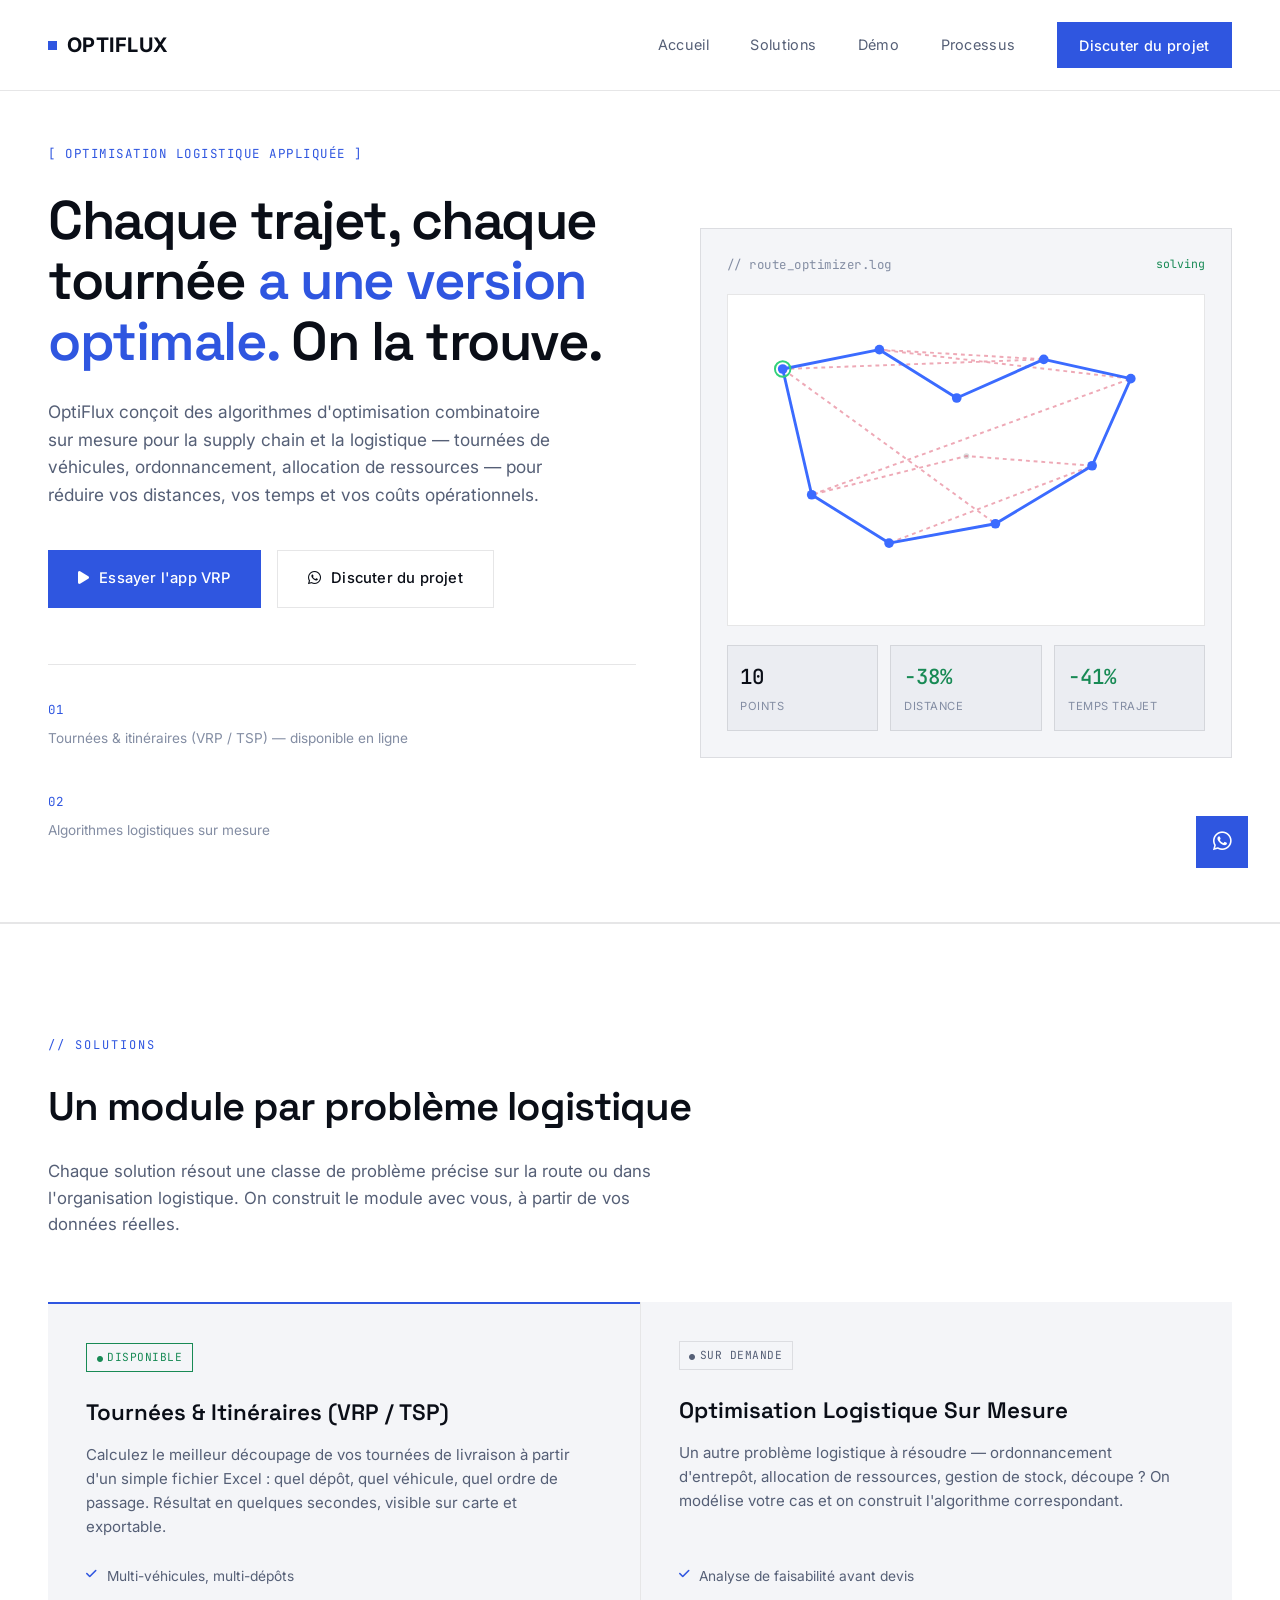
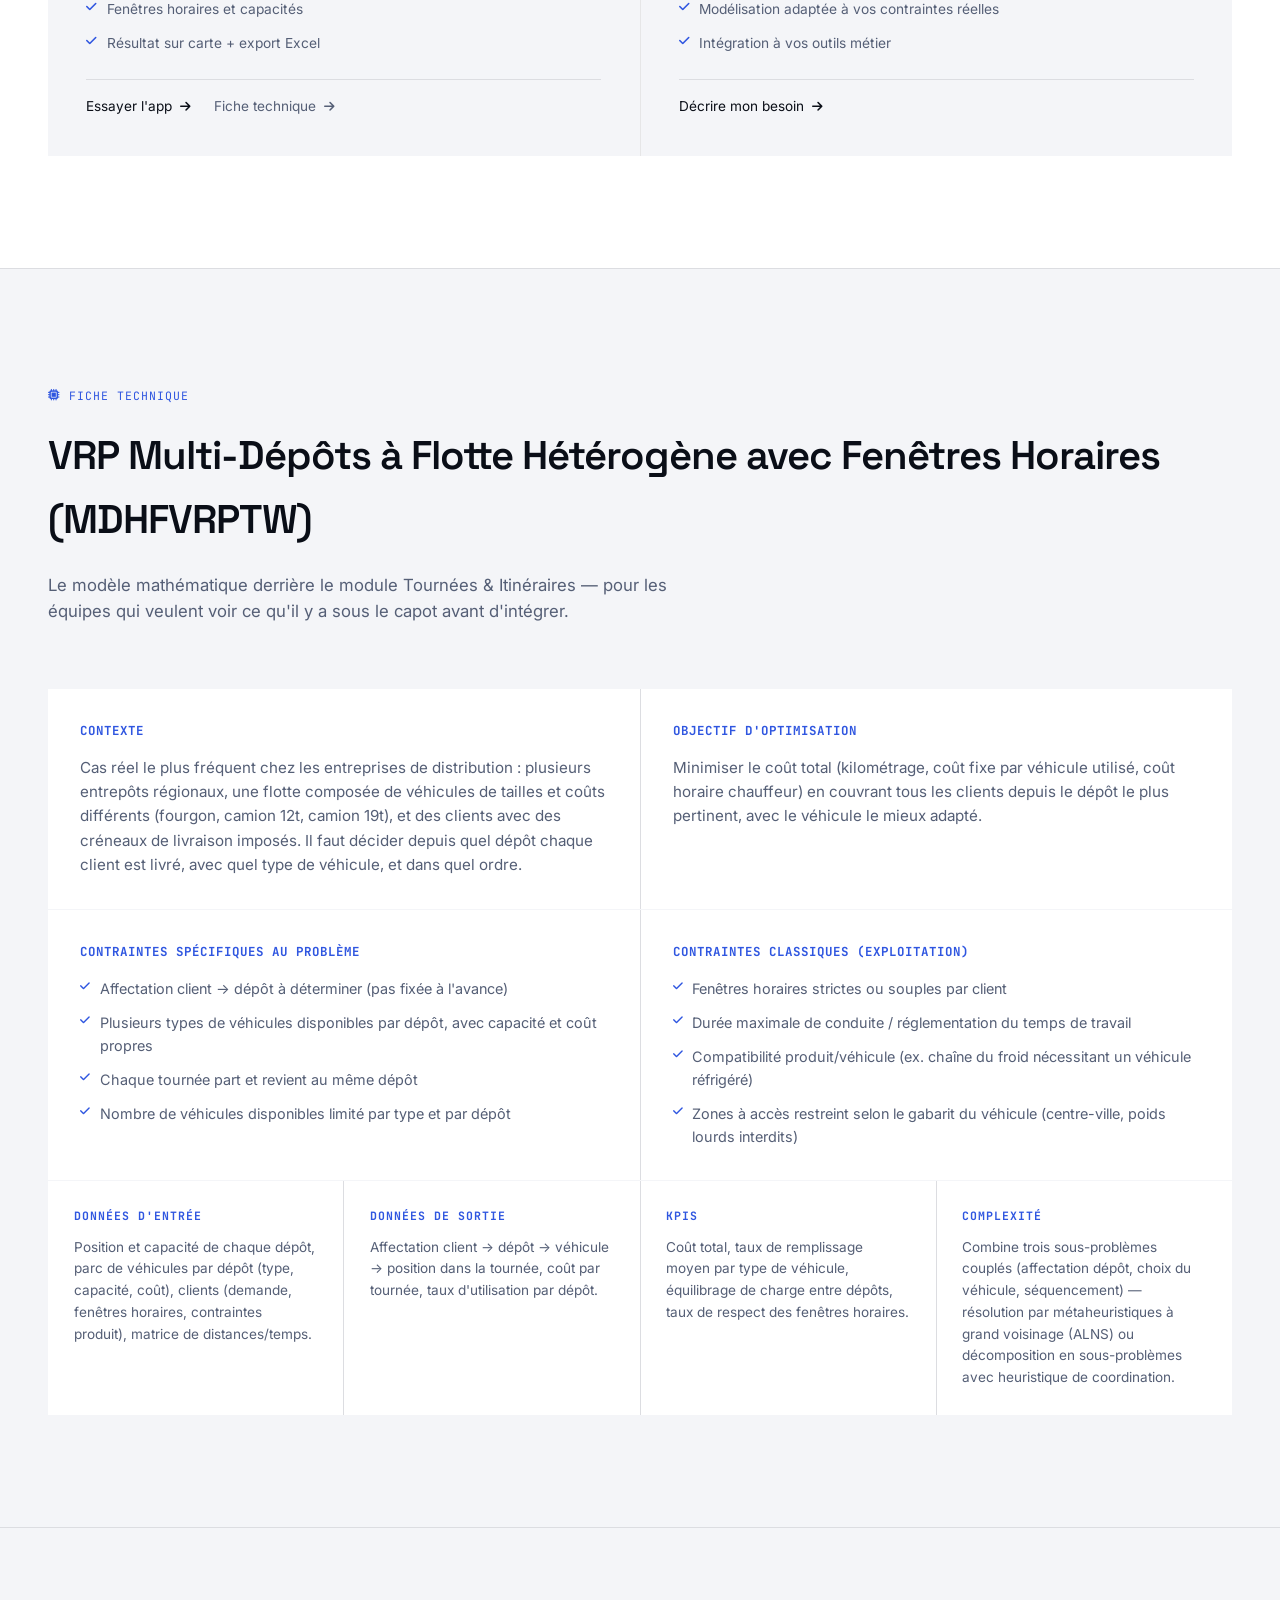
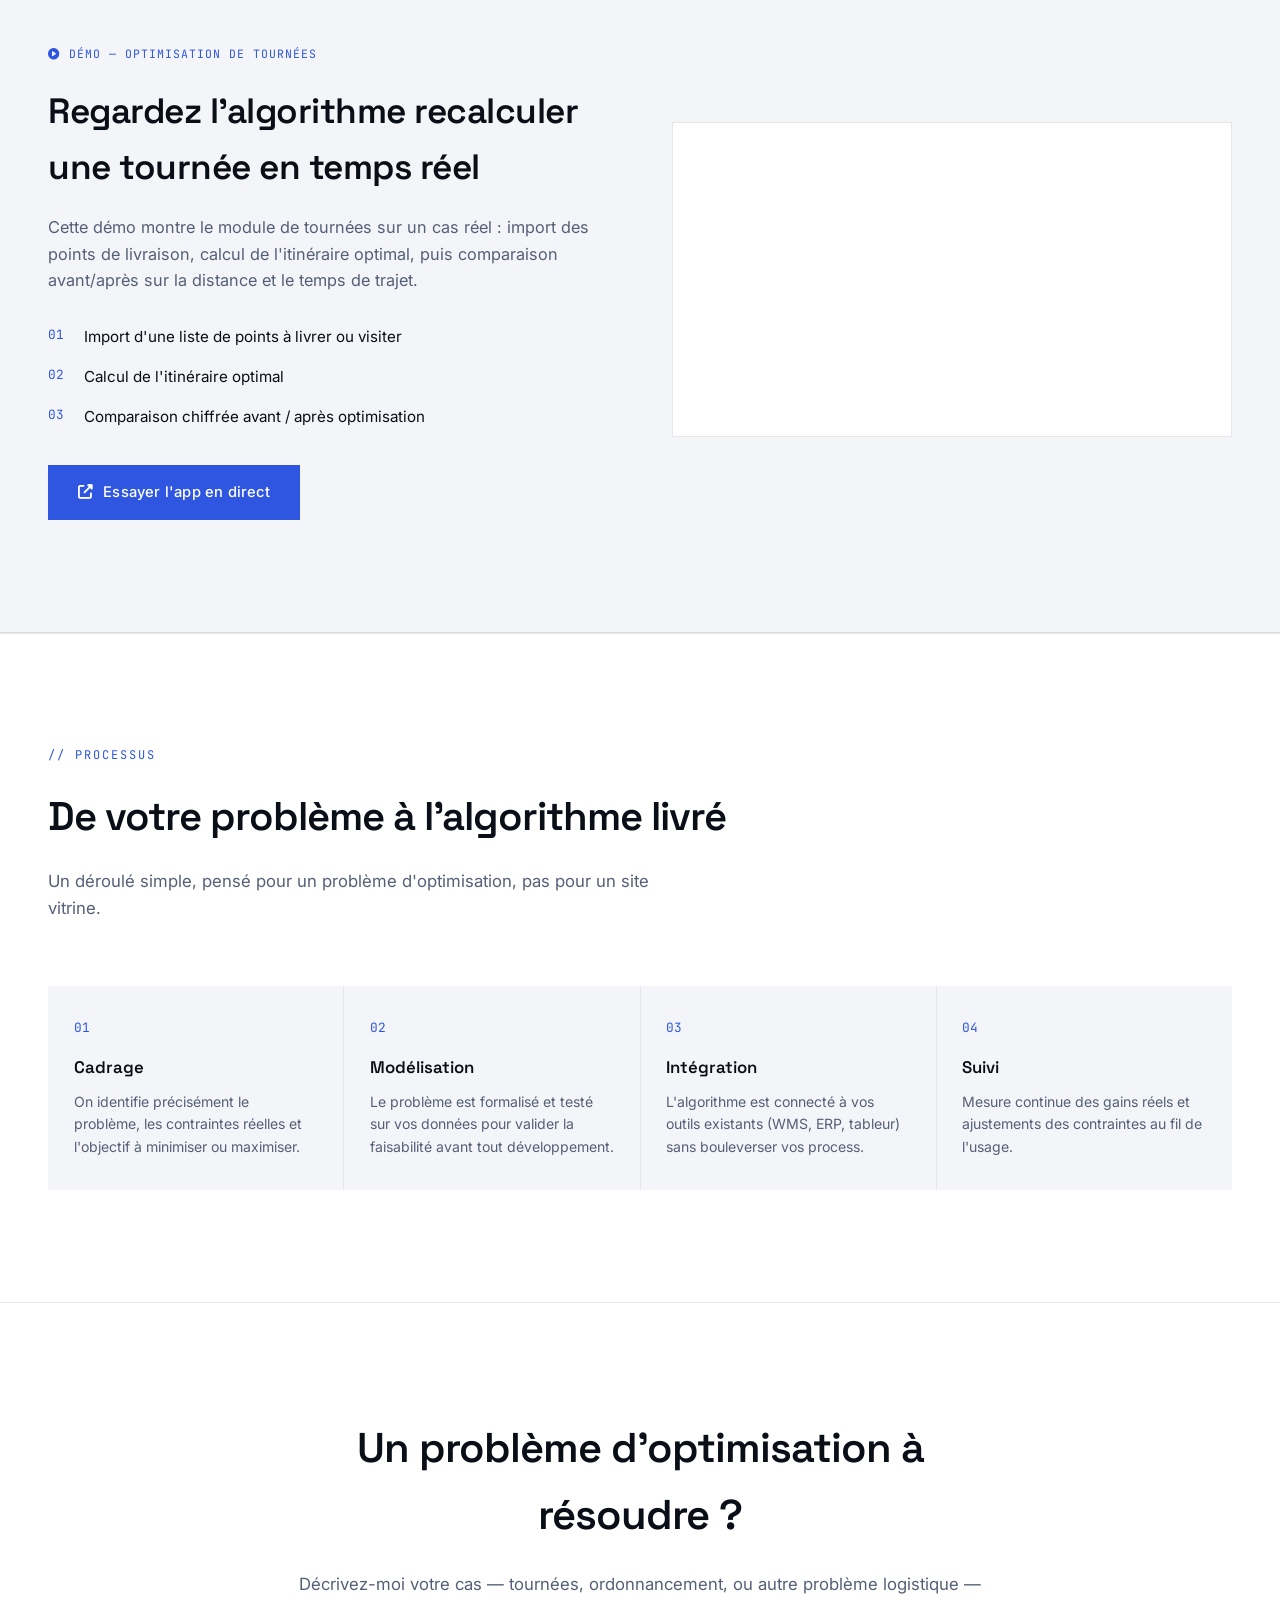
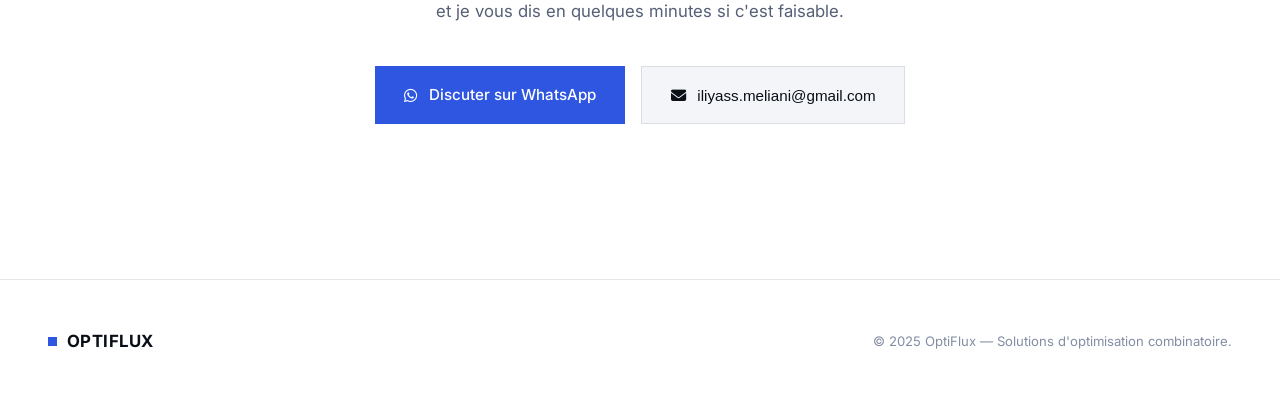
==== index.html @ 0c9d8e35 "Update index.html" ====
<!DOCTYPE html>
<html lang="fr">
<head>
<meta charset="UTF-8">
<meta name="viewport" content="width=device-width, initial-scale=1.0">
<title>OptiFlux — Optimisation Logistique & Supply Chain</title>
<link rel="stylesheet" href="https://cdnjs.cloudflare.com/ajax/libs/font-awesome/6.4.0/css/all.min.css">
<link rel="preconnect" href="https://fonts.googleapis.com">
<link href="https://fonts.googleapis.com/css2?family=Space+Grotesk:wght@400;500;600;700&family=Inter:wght@400;500;600&family=JetBrains+Mono:wght@400;500&display=swap" rel="stylesheet">
<style>
  :root{
    --black:#ffffff;
    --panel:#f4f5f8;
    --panel-2:#ebedf2;
    --line: rgba(10,14,23,0.1);
    --white:#0a0e17;
    --text-gray:#555f76;
    --text-dim:#838da3;
    --blue:#2f56e0;
    --blue-soft: rgba(47,86,224,0.08);
    --blue-line: rgba(47,86,224,0.35);
    --green:#188a55;
    --amber:#a3720c;
  }
  *{margin:0;padding:0;box-sizing:border-box;}
  html{scroll-behavior:smooth;}
  body{
    background:var(--black);
    color:var(--white);
    font-family:'Inter',sans-serif;
    line-height:1.6;
    overflow-x:hidden;
  }
  h1,h2,h3,h4{font-family:'Space Grotesk',sans-serif;}
  .mono{font-family:'JetBrains Mono',monospace;}
  a{color:inherit;}
  ::selection{background:var(--blue);color:#fff;}

  /* NAV */
  nav{
    position:fixed;top:0;width:100%;z-index:1000;
    padding:1.4rem 0;
    background:var(--black);
    border-bottom:1px solid var(--line);
    transition:padding .2s ease;
  }
  nav.scrolled{padding:0.9rem 0;}
  .nav-container{max-width:1360px;margin:0 auto;padding:0 3rem;display:flex;justify-content:space-between;align-items:center;}
  .logo{display:flex;align-items:center;gap:0.6rem;font-weight:700;font-size:1.25rem;letter-spacing:0.5px;}
  .logo .dot{width:9px;height:9px;background:var(--blue);}
  .nav-links{display:flex;gap:2.6rem;list-style:none;align-items:center;}
  .nav-links a{color:var(--text-gray);text-decoration:none;font-size:0.9rem;letter-spacing:0.3px;transition:color .2s;}
  .nav-links a:hover{color:var(--white);}
  .nav-cta{
    padding:0.7rem 1.4rem;background:var(--blue);color:#fff !important;
    font-size:0.85rem;font-weight:500;text-decoration:none;
    display:flex;align-items:center;gap:0.5rem;transition:background .2s;
  }
  .nav-cta:hover{background:#1e3fb8;}
  .burger{display:none;flex-direction:column;gap:5px;cursor:pointer;}
  .burger span{width:22px;height:2px;background:var(--white);}

  /* HERO */
  .hero{
    min-height:100vh;display:flex;align-items:center;
    padding:9rem 3rem 5rem;position:relative;
    background:var(--black);
    border-bottom:1px solid var(--line);
  }
  .hero-container{max-width:1360px;margin:0 auto;display:grid;grid-template-columns:1.05fr 0.95fr;gap:4rem;align-items:center;position:relative;z-index:1;}
  .eyebrow{
    display:flex;align-items:center;gap:0.6rem;
    font-size:0.78rem;letter-spacing:1.5px;text-transform:uppercase;
    font-family:'JetBrains Mono',monospace;color:var(--blue);margin-bottom:1.6rem;
  }
  .hero-content h1{font-size:3.4rem;font-weight:600;line-height:1.12;letter-spacing:-1.5px;margin-bottom:1.6rem;}
  .hero-content h1 .hl{color:var(--blue);}
  .hero-content p{font-size:1.08rem;color:var(--text-gray);max-width:520px;margin-bottom:2.6rem;}
  .btn-group{display:flex;gap:1rem;margin-bottom:3.5rem;flex-wrap:wrap;}
  .btn{padding:1rem 1.9rem;font-weight:500;font-size:0.92rem;text-decoration:none;transition:background .2s;border:none;cursor:pointer;letter-spacing:0.2px;display:inline-flex;align-items:center;gap:0.6rem;}
  .btn-primary{background:var(--blue);color:#fff;}
  .btn-primary:hover{background:#1e3fb8;}
  .btn-outline{background:transparent;color:var(--white);border:1px solid var(--line);}
  .btn-outline:hover{border-color:rgba(10,14,23,0.3);}
  .hero-meta{display:flex;gap:2.6rem;padding-top:2.2rem;border-top:1px solid var(--line);flex-wrap:wrap;}
  .meta-item .mono{font-size:0.78rem;color:var(--blue);letter-spacing:0.5px;display:block;margin-bottom:0.3rem;}
  .meta-item span.label{font-size:0.85rem;color:var(--text-dim);}

  /* HERO VISUAL — route optimization signature */
  .route-panel{
    background:var(--panel);border:1px solid var(--line);
    padding:1.6rem;position:relative;
  }
  .route-panel-head{display:flex;justify-content:space-between;align-items:center;margin-bottom:1.2rem;}
  .route-panel-head .title{font-size:0.78rem;font-family:'JetBrains Mono',monospace;color:var(--text-dim);letter-spacing:0.5px;}
  .route-panel-head .status{font-size:0.72rem;font-family:'JetBrains Mono',monospace;color:var(--green);}
  .route-svg-wrap{background:var(--black);border:1px solid var(--line);padding:1rem;}
  .route-stats{display:grid;grid-template-columns:1fr 1fr 1fr;gap:0.8rem;margin-top:1.2rem;}
  .rstat{background:var(--panel-2);border:1px solid var(--line);padding:0.9rem 0.8rem;}
  .rstat .val{font-family:'JetBrains Mono',monospace;font-size:1.3rem;color:var(--white);font-weight:500;}
  .rstat .val.down{color:var(--green);}
  .rstat .lab{font-size:0.7rem;color:var(--text-dim);text-transform:uppercase;letter-spacing:0.5px;margin-top:0.3rem;}

  /* SECTION SHARED */
  section{padding:7rem 3rem;position:relative;}
  .section-inner{max-width:1360px;margin:0 auto;}
  .section-label{font-family:'JetBrains Mono',monospace;font-size:0.75rem;letter-spacing:2px;text-transform:uppercase;color:var(--blue);margin-bottom:1.2rem;}
  .section-title{font-size:2.5rem;font-weight:600;letter-spacing:-1px;margin-bottom:1.2rem;}
  .section-sub{color:var(--text-gray);max-width:640px;font-size:1.05rem;}
  .section-head{margin-bottom:4rem;}

  /* SOLUTIONS */
  .solutions{background:var(--black);border-top:1px solid var(--line);}
  .sol-grid{display:grid;grid-template-columns:repeat(3,1fr);gap:1px;background:var(--line);}
  .sol-card{
    background:var(--panel);
    padding:2.4rem;display:flex;flex-direction:column;position:relative;
  }
  .sol-card.live{border-top:2px solid var(--blue);}
  .sol-status{
    align-self:flex-start;font-family:'JetBrains Mono',monospace;font-size:0.7rem;letter-spacing:0.5px;
    padding:0.3rem 0.6rem;margin-bottom:1.4rem;text-transform:uppercase;border:1px solid;
  }
  .sol-status.live{color:var(--green);border-color:var(--green);}
  .sol-status.dev{color:var(--amber);border-color:var(--amber);}
  .sol-status.custom{color:var(--text-gray);border-color:var(--line);}
  .sol-card h3{font-size:1.4rem;font-weight:600;margin-bottom:0.8rem;}
  .sol-card .sol-desc{color:var(--text-gray);font-size:0.94rem;margin-bottom:1.6rem;flex-grow:1;}
  .sol-feats{list-style:none;display:flex;flex-direction:column;gap:0.7rem;margin-bottom:1.6rem;}
  .sol-feats li{font-size:0.86rem;color:var(--text-gray);display:flex;gap:0.6rem;align-items:flex-start;}
  .sol-feats li i{color:var(--blue);margin-top:0.2rem;font-size:0.75rem;}
  .sol-card .sol-cta{font-size:0.85rem;color:var(--white);text-decoration:none;display:inline-flex;align-items:center;gap:0.5rem;margin-top:auto;padding-top:1rem;border-top:1px solid var(--line);}
  .sol-card .sol-cta i{font-size:0.75rem;}

  /* DEMO */
  .demo{background:var(--panel);border-top:1px solid var(--line);border-bottom:1px solid var(--line);}
  .demo-grid{display:grid;grid-template-columns:1fr 1fr;gap:4rem;align-items:center;}
  .demo-video{
    position:relative;overflow:hidden;border:1px solid var(--line);
    background:var(--black);aspect-ratio:16/9;
  }
  .demo-video iframe{width:100%;height:100%;border:0;display:block;}
  .demo-badge{display:inline-flex;align-items:center;gap:0.5rem;font-family:'JetBrains Mono',monospace;font-size:0.72rem;color:var(--blue);letter-spacing:1px;text-transform:uppercase;margin-bottom:1.2rem;}
  .demo-content h2{font-size:2.2rem;font-weight:600;letter-spacing:-0.5px;margin-bottom:1.2rem;}
  .demo-content p{color:var(--text-gray);margin-bottom:2rem;font-size:1.02rem;}
  .demo-list{list-style:none;display:flex;flex-direction:column;gap:1rem;margin-bottom:2.2rem;}
  .demo-list li{display:flex;gap:0.9rem;align-items:flex-start;font-size:0.95rem;color:var(--white);}
  .demo-list li .num{font-family:'JetBrains Mono',monospace;color:var(--blue);font-size:0.8rem;min-width:22px;}

  /* PROCESS */
  .process{background:var(--black);border-top:1px solid var(--line);}
  .process-grid{display:grid;grid-template-columns:repeat(4,1fr);gap:1px;background:var(--line);}
  .pstep{padding:2rem 1.6rem;background:var(--panel);position:relative;}
  .pstep .pnum{font-family:'JetBrains Mono',monospace;color:var(--blue);font-size:0.8rem;margin-bottom:1rem;display:block;}
  .pstep h4{font-size:1.05rem;margin-bottom:0.6rem;font-weight:600;}
  .pstep p{font-size:0.88rem;color:var(--text-gray);}

  /* CTA/CONTACT */
  .cta{background:var(--black);text-align:center;border-top:1px solid var(--line);}
  .cta-inner{max-width:700px;margin:0 auto;}
  .cta h2{font-size:2.6rem;font-weight:600;letter-spacing:-1px;margin-bottom:1.4rem;}
  .cta p{color:var(--text-gray);font-size:1.05rem;margin-bottom:2.6rem;}
  .contact-row{display:flex;gap:1rem;justify-content:center;flex-wrap:wrap;margin-bottom:1.4rem;}
  .contact-btn{
    display:flex;align-items:center;gap:0.7rem;padding:1rem 1.8rem;
    text-decoration:none;font-size:0.95rem;font-weight:500;cursor:pointer;border:1px solid var(--line);
    background:var(--panel);color:var(--white);transition:border-color .2s;
  }
  .contact-btn.whatsapp{background:var(--blue);border-color:var(--blue);color:#fff;}
  .contact-btn.whatsapp:hover{background:#1e3fb8;}
  .contact-btn:hover{border-color:rgba(10,14,23,0.25);}
  .copy-note{font-size:0.78rem;color:var(--text-dim);font-family:'JetBrains Mono',monospace;min-height:1.2rem;}

  /* FOOTER */
  footer{padding:3rem 3rem;border-top:1px solid var(--line);}
  .footer-inner{max-width:1360px;margin:0 auto;display:flex;justify-content:space-between;align-items:center;flex-wrap:wrap;gap:1rem;}
  .footer-inner .logo{font-size:1.05rem;}
  .footer-inner p{font-size:0.82rem;color:var(--text-dim);}

  .floating-contact{position:fixed;bottom:2rem;right:2rem;z-index:999;}
  .whatsapp-fab{
    width:52px;height:52px;background:var(--blue);
    display:flex;align-items:center;justify-content:center;font-size:1.35rem;color:#fff;
    text-decoration:none;border:1px solid var(--blue);
  }
  .whatsapp-fab:hover{background:#1e3fb8;}

  .fade-in{opacity:0;}
  .fade-in.visible{opacity:1;}

  @media(max-width:1024px){
    .hero-container{grid-template-columns:1fr;}
    .hero-content h1{font-size:2.6rem;}
    .sol-grid{grid-template-columns:1fr;}
    .demo-grid{grid-template-columns:1fr;gap:2.5rem;}
    .process-grid{grid-template-columns:1fr 1fr;}
  }
  @media(max-width:768px){
    .nav-links{position:fixed;top:70px;left:-100%;width:100%;height:calc(100vh - 70px);background:rgba(8,11,18,0.98);flex-direction:column;justify-content:center;gap:2rem;transition:left .3s;}
    .nav-links.active{left:0;}
    .burger{display:flex;}
    .nav-cta{display:none;}
    section{padding:4.5rem 1.6rem;}
    .hero{padding:7rem 1.6rem 3rem;}
    .nav-container{padding:0 1.6rem;}
    .hero-content h1{font-size:2.1rem;}
    .section-title{font-size:1.9rem;}
    .process-grid{grid-template-columns:1fr;}
    .route-stats{grid-template-columns:1fr 1fr;}
    .cta h2{font-size:2rem;}
    .contact-row{flex-direction:column;}
  }
  /* SPEC SHEET (MDHFVRPTW) */
  .spec{background:var(--panel);border-top:1px solid var(--line);}
  .spec-top{display:grid;grid-template-columns:1fr 1fr;gap:1px;background:var(--line);margin-bottom:1px;}
  .spec-block{background:var(--black);padding:2rem;}
  .spec-block h4{font-size:0.78rem;font-family:'JetBrains Mono',monospace;letter-spacing:1px;text-transform:uppercase;color:var(--blue);margin-bottom:0.9rem;}
  .spec-block p{color:var(--text-gray);font-size:0.95rem;}
  .spec-block ul{list-style:none;display:flex;flex-direction:column;gap:0.7rem;}
  .spec-block ul li{font-size:0.9rem;color:var(--text-gray);display:flex;gap:0.6rem;align-items:flex-start;}
  .spec-block ul li i{color:var(--blue);margin-top:0.25rem;font-size:0.7rem;}
  .spec-grid{display:grid;grid-template-columns:repeat(4,1fr);gap:1px;background:var(--line);}
  .spec-mini{background:var(--black);padding:1.6rem;}
  .spec-mini h4{font-size:0.72rem;font-family:'JetBrains Mono',monospace;letter-spacing:1px;text-transform:uppercase;color:var(--blue);margin-bottom:0.7rem;}
  .spec-mini p{font-size:0.85rem;color:var(--text-gray);}
  .spec-tag{display:inline-flex;align-items:center;gap:0.5rem;font-family:'JetBrains Mono',monospace;font-size:0.72rem;color:var(--blue);letter-spacing:1px;text-transform:uppercase;margin-bottom:1.2rem;}

  @media(max-width:1024px){
    .spec-top{grid-template-columns:1fr;}
    .spec-grid{grid-template-columns:1fr 1fr;}
  }
  @media(max-width:768px){
    .spec-grid{grid-template-columns:1fr;}
  }
</style>
</head>
<body>

<nav id="navbar">
  <div class="nav-container">
    <div class="logo"><span class="dot"></span>OPTIFLUX</div>
    <ul class="nav-links">
      <li><a href="#hero">Accueil</a></li>
      <li><a href="#solutions">Solutions</a></li>
      <li><a href="#demo">Démo</a></li>
      <li><a href="#process">Processus</a></li>
      <li><a href="#contact" class="nav-cta">Discuter du projet</a></li>
    </ul>
    <div class="burger" id="burger"><span></span><span></span><span></span></div>
  </div>
</nav>

<section class="hero" id="hero">
  <div class="hero-container">
    <div class="hero-content">
      <div class="eyebrow">[ Optimisation logistique appliquée ]</div>
      <h1>Chaque trajet, chaque tournée <span class="hl">a une version optimale.</span> On la trouve.</h1>
      <p>OptiFlux conçoit des algorithmes d'optimisation combinatoire sur mesure pour la supply chain et la logistique — tournées de véhicules, ordonnancement, allocation de ressources — pour réduire vos distances, vos temps et vos coûts opérationnels.</p>
      <div class="btn-group">
        <a href="https://meliani.pythonanywhere.com/" class="btn btn-primary" target="_blank" rel="noopener"><i class="fas fa-play"></i> Essayer l'app VRP</a>
        <a href="#contact" class="btn btn-outline"><i class="fab fa-whatsapp"></i> Discuter du projet</a>
      </div>
      <div class="hero-meta">
        <div class="meta-item"><span class="mono">01</span><span class="label">Tournées & itinéraires (VRP / TSP) — disponible en ligne</span></div>
        <div class="meta-item"><span class="mono">02</span><span class="label">Algorithmes logistiques sur mesure</span></div>
      </div>
    </div>

    <div class="hero-image">
      <div class="route-panel">
        <div class="route-panel-head">
          <span class="title">// route_optimizer.log</span>
          <span class="status">solving</span>
        </div>
        <div class="route-svg-wrap">
          <svg viewBox="0 0 460 300" width="100%" height="auto" xmlns="http://www.w3.org/2000/svg">
            <!-- grid dots -->
            <g fill="rgba(10,14,23,0.15)">
              <circle cx="40" cy="60" r="3"/><circle cx="140" cy="40" r="3"/><circle cx="220" cy="90" r="3"/>
              <circle cx="310" cy="50" r="3"/><circle cx="400" cy="70" r="3"/><circle cx="360" cy="160" r="3"/>
              <circle cx="260" cy="220" r="3"/><circle cx="150" cy="240" r="3"/><circle cx="70" cy="190" r="3"/>
              <circle cx="230" cy="150" r="3"/>
            </g>
            <!-- messy path -->
            <path id="messyPath" fill="none" stroke="#e0637a" stroke-width="2" stroke-dasharray="4 4" opacity="0.55"
              d="M40,60 L310,50 L140,40 L400,70 L70,190 L230,150 L360,160 L150,240 L260,220 L40,60" />
            <!-- optimized path (animated draw) -->
            <path id="optPath" fill="none" stroke="#3b6bff" stroke-width="3"
              d="M40,60 L140,40 L220,90 L310,50 L400,70 L360,160 L260,220 L150,240 L70,190 L40,60"
              stroke-linecap="round" stroke-linejoin="round"/>
            <g fill="#3b6bff">
              <circle cx="40" cy="60" r="5"/><circle cx="140" cy="40" r="5"/><circle cx="220" cy="90" r="5"/>
              <circle cx="310" cy="50" r="5"/><circle cx="400" cy="70" r="5"/><circle cx="360" cy="160" r="5"/>
              <circle cx="260" cy="220" r="5"/><circle cx="150" cy="240" r="5"/><circle cx="70" cy="190" r="5"/>
            </g>
            <circle cx="40" cy="60" r="8" fill="none" stroke="#31d17a" stroke-width="2"/>
          </svg>
        </div>
        <div class="route-stats">
          <div class="rstat"><div class="val mono">10</div><div class="lab">Points</div></div>
          <div class="rstat"><div class="val mono down">−38%</div><div class="lab">Distance</div></div>
          <div class="rstat"><div class="val mono down">−41%</div><div class="lab">Temps trajet</div></div>
        </div>
      </div>
    </div>
  </div>
</section>

<section class="solutions" id="solutions">
  <div class="section-inner">
    <div class="section-head fade-in">
      <div class="section-label">// Solutions</div>
      <h2 class="section-title">Un module par problème logistique</h2>
      <p class="section-sub">Chaque solution résout une classe de problème précise sur la route ou dans l'organisation logistique. On construit le module avec vous, à partir de vos données réelles.</p>
    </div>

    <div class="sol-grid" style="grid-template-columns:repeat(2,1fr);">
      <div class="sol-card live fade-in">
        <span class="sol-status live"><i class="fas fa-circle" style="font-size:6px;margin-right:4px;"></i>Disponible</span>
        <h3>Tournées & Itinéraires (VRP / TSP)</h3>
        <p class="sol-desc">Calculez le meilleur découpage de vos tournées de livraison à partir d'un simple fichier Excel : quel dépôt, quel véhicule, quel ordre de passage. Résultat en quelques secondes, visible sur carte et exportable.</p>
        <ul class="sol-feats">
          <li><i class="fas fa-check"></i>Multi-véhicules, multi-dépôts</li>
          <li><i class="fas fa-check"></i>Fenêtres horaires et capacités</li>
          <li><i class="fas fa-check"></i>Résultat sur carte + export Excel</li>
        </ul>
        <div style="display:flex;gap:1.4rem;margin-top:auto;padding-top:1rem;border-top:1px solid var(--line);">
          <a href="https://meliani.pythonanywhere.com/" class="sol-cta" style="border-top:none;padding-top:0;margin-top:0;" target="_blank" rel="noopener">Essayer l'app <i class="fas fa-arrow-right"></i></a>
          <a href="#mdhfvrptw" class="sol-cta" style="border-top:none;padding-top:0;margin-top:0;color:var(--text-gray);">Fiche technique <i class="fas fa-arrow-right"></i></a>
        </div>
      </div>

      <div class="sol-card fade-in">
        <span class="sol-status custom"><i class="fas fa-circle" style="font-size:6px;margin-right:4px;"></i>Sur demande</span>
        <h3>Optimisation Logistique Sur Mesure</h3>
        <p class="sol-desc">Un autre problème logistique à résoudre — ordonnancement d'entrepôt, allocation de ressources, gestion de stock, découpe ? On modélise votre cas et on construit l'algorithme correspondant.</p>
        <ul class="sol-feats">
          <li><i class="fas fa-check"></i>Analyse de faisabilité avant devis</li>
          <li><i class="fas fa-check"></i>Modélisation adaptée à vos contraintes réelles</li>
          <li><i class="fas fa-check"></i>Intégration à vos outils métier</li>
        </ul>
        <a href="#contact" class="sol-cta">Décrire mon besoin <i class="fas fa-arrow-right"></i></a>
      </div>
    </div>
  </div>
</section>

<section class="spec" id="mdhfvrptw">
  <div class="section-inner">
    <div class="section-head fade-in">
      <div class="spec-tag"><i class="fas fa-microchip"></i> Fiche technique</div>
      <h2 class="section-title">VRP Multi-Dépôts à Flotte Hétérogène avec Fenêtres Horaires (MDHFVRPTW)</h2>
      <p class="section-sub">Le modèle mathématique derrière le module Tournées & Itinéraires — pour les équipes qui veulent voir ce qu'il y a sous le capot avant d'intégrer.</p>
    </div>

    <div class="spec-top fade-in">
      <div class="spec-block">
        <h4>Contexte</h4>
        <p>Cas réel le plus fréquent chez les entreprises de distribution : plusieurs entrepôts régionaux, une flotte composée de véhicules de tailles et coûts différents (fourgon, camion 12t, camion 19t), et des clients avec des créneaux de livraison imposés. Il faut décider depuis quel dépôt chaque client est livré, avec quel type de véhicule, et dans quel ordre.</p>
      </div>
      <div class="spec-block">
        <h4>Objectif d'optimisation</h4>
        <p>Minimiser le coût total (kilométrage, coût fixe par véhicule utilisé, coût horaire chauffeur) en couvrant tous les clients depuis le dépôt le plus pertinent, avec le véhicule le mieux adapté.</p>
      </div>
    </div>

    <div class="spec-top fade-in">
      <div class="spec-block">
        <h4>Contraintes spécifiques au problème</h4>
        <ul>
          <li><i class="fas fa-check"></i>Affectation client → dépôt à déterminer (pas fixée à l'avance)</li>
          <li><i class="fas fa-check"></i>Plusieurs types de véhicules disponibles par dépôt, avec capacité et coût propres</li>
          <li><i class="fas fa-check"></i>Chaque tournée part et revient au même dépôt</li>
          <li><i class="fas fa-check"></i>Nombre de véhicules disponibles limité par type et par dépôt</li>
        </ul>
      </div>
      <div class="spec-block">
        <h4>Contraintes classiques (exploitation)</h4>
        <ul>
          <li><i class="fas fa-check"></i>Fenêtres horaires strictes ou souples par client</li>
          <li><i class="fas fa-check"></i>Durée maximale de conduite / réglementation du temps de travail</li>
          <li><i class="fas fa-check"></i>Compatibilité produit/véhicule (ex. chaîne du froid nécessitant un véhicule réfrigéré)</li>
          <li><i class="fas fa-check"></i>Zones à accès restreint selon le gabarit du véhicule (centre-ville, poids lourds interdits)</li>
        </ul>
      </div>
    </div>

    <div class="spec-grid fade-in">
      <div class="spec-mini">
        <h4>Données d'entrée</h4>
        <p>Position et capacité de chaque dépôt, parc de véhicules par dépôt (type, capacité, coût), clients (demande, fenêtres horaires, contraintes produit), matrice de distances/temps.</p>
      </div>
      <div class="spec-mini">
        <h4>Données de sortie</h4>
        <p>Affectation client → dépôt → véhicule → position dans la tournée, coût par tournée, taux d'utilisation par dépôt.</p>
      </div>
      <div class="spec-mini">
        <h4>KPIs</h4>
        <p>Coût total, taux de remplissage moyen par type de véhicule, équilibrage de charge entre dépôts, taux de respect des fenêtres horaires.</p>
      </div>
      <div class="spec-mini">
        <h4>Complexité</h4>
        <p>Combine trois sous-problèmes couplés (affectation dépôt, choix du véhicule, séquencement) — résolution par métaheuristiques à grand voisinage (ALNS) ou décomposition en sous-problèmes avec heuristique de coordination.</p>
      </div>
    </div>
  </div>
</section>

<section class="demo" id="demo">
  <div class="section-inner demo-grid">
    <div class="demo-content fade-in">
      <div class="demo-badge"><i class="fas fa-play-circle"></i> Démo — Optimisation de Tournées</div>
      <h2>Regardez l'algorithme recalculer une tournée en temps réel</h2>
      <p>Cette démo montre le module de tournées sur un cas réel : import des points de livraison, calcul de l'itinéraire optimal, puis comparaison avant/après sur la distance et le temps de trajet.</p>
      <ul class="demo-list">
        <li><span class="num">01</span>Import d'une liste de points à livrer ou visiter</li>
        <li><span class="num">02</span>Calcul de l'itinéraire optimal</li>
        <li><span class="num">03</span>Comparaison chiffrée avant / après optimisation</li>
      </ul>
      <a href="https://meliani.pythonanywhere.com/" class="btn btn-primary" target="_blank" rel="noopener"><i class="fas fa-external-link-alt"></i> Essayer l'app en direct</a>
    </div>
    <div class="demo-video fade-in">
      <!-- Remplacer VIDEO_ID par l'identifiant de la vidéo YouTube de démo -->
      <iframe src="https://www.youtube.com/embed/VIDEO_ID" title="Démo OptiFlux — Optimisation de Tournées" allowfullscreen></iframe>
    </div>
  </div>
</section>

<section class="process" id="process">
  <div class="section-inner">
    <div class="section-head fade-in">
      <div class="section-label">// Processus</div>
      <h2 class="section-title">De votre problème à l'algorithme livré</h2>
      <p class="section-sub">Un déroulé simple, pensé pour un problème d'optimisation, pas pour un site vitrine.</p>
    </div>
    <div class="process-grid">
      <div class="pstep fade-in"><span class="pnum mono">01</span><h4>Cadrage</h4><p>On identifie précisément le problème, les contraintes réelles et l'objectif à minimiser ou maximiser.</p></div>
      <div class="pstep fade-in"><span class="pnum mono">02</span><h4>Modélisation</h4><p>Le problème est formalisé et testé sur vos données pour valider la faisabilité avant tout développement.</p></div>
      <div class="pstep fade-in"><span class="pnum mono">03</span><h4>Intégration</h4><p>L'algorithme est connecté à vos outils existants (WMS, ERP, tableur) sans bouleverser vos process.</p></div>
      <div class="pstep fade-in"><span class="pnum mono">04</span><h4>Suivi</h4><p>Mesure continue des gains réels et ajustements des contraintes au fil de l'usage.</p></div>
    </div>
  </div>
</section>

<section class="cta" id="contact">
  <div class="cta-inner">
    <h2>Un problème d'optimisation à résoudre ?</h2>
    <p>Décrivez-moi votre cas — tournées, ordonnancement, ou autre problème logistique — et je vous dis en quelques minutes si c'est faisable.</p>
    <div class="contact-row">
      <a href="https://wa.me/212608093489?text=Bonjour%2C%20je%20souhaite%20discuter%20d%27un%20projet%20d%27optimisation" class="contact-btn whatsapp" target="_blank" rel="noopener">
        <i class="fab fa-whatsapp"></i> Discuter sur WhatsApp
      </a>
      <button class="contact-btn" id="copyEmailBtn" onclick="copyAndOpenEmail()">
        <i class="fas fa-envelope"></i> iliyass.meliani@gmail.com
      </button>
    </div>
    <div class="copy-note" id="copyNote">&nbsp;</div>
  </div>
</section>

<footer>
  <div class="footer-inner">
    <div class="logo"><span class="dot"></span>OPTIFLUX</div>
    <p>© 2025 OptiFlux — Solutions d'optimisation combinatoire.</p>
  </div>
</footer>

<div class="floating-contact">
  <a href="https://wa.me/212608093489?text=Bonjour%2C%20je%20souhaite%20discuter%20d%27un%20projet%20d%27optimisation" class="whatsapp-fab" target="_blank" rel="noopener" title="Contacter sur WhatsApp">
    <i class="fab fa-whatsapp"></i>
  </a>
</div>

<script>
  const burger = document.getElementById('burger');
  const navLinks = document.querySelector('.nav-links');
  const navbar = document.getElementById('navbar');

  burger.addEventListener('click', () => {
    navLinks.classList.toggle('active');
  });
  document.querySelectorAll('.nav-links a').forEach(l => l.addEventListener('click', () => navLinks.classList.remove('active')));

  window.addEventListener('scroll', () => {
    navbar.classList.toggle('scrolled', window.scrollY > 60);
  });

  const observer = new IntersectionObserver((entries) => {
    entries.forEach((entry, i) => {
      if (entry.isIntersecting) {
        setTimeout(() => entry.target.classList.add('visible'), i * 60);
      }
    });
  }, { threshold: 0.12, rootMargin: '0px 0px -80px 0px' });
  document.querySelectorAll('.fade-in').forEach(el => observer.observe(el));

  function copyAndOpenEmail(){
    const email = 'iliyass.meliani@gmail.com';
    const note = document.getElementById('copyNote');
    navigator.clipboard.writeText(email).then(() => {
      note.textContent = 'Email copié — ouverture de votre client mail...';
    }).catch(() => {
      note.textContent = 'Ouverture de votre client mail...';
    });
    setTimeout(() => {
      window.location.href = 'mailto:' + email + '?subject=' + encodeURIComponent('Projet d\'optimisation') + '&body=' + encodeURIComponent('Bonjour,\n\nJe souhaite discuter d\'un projet d\'optimisation.\n\n');
    }, 300);
  }
</script>

</body>
</html>
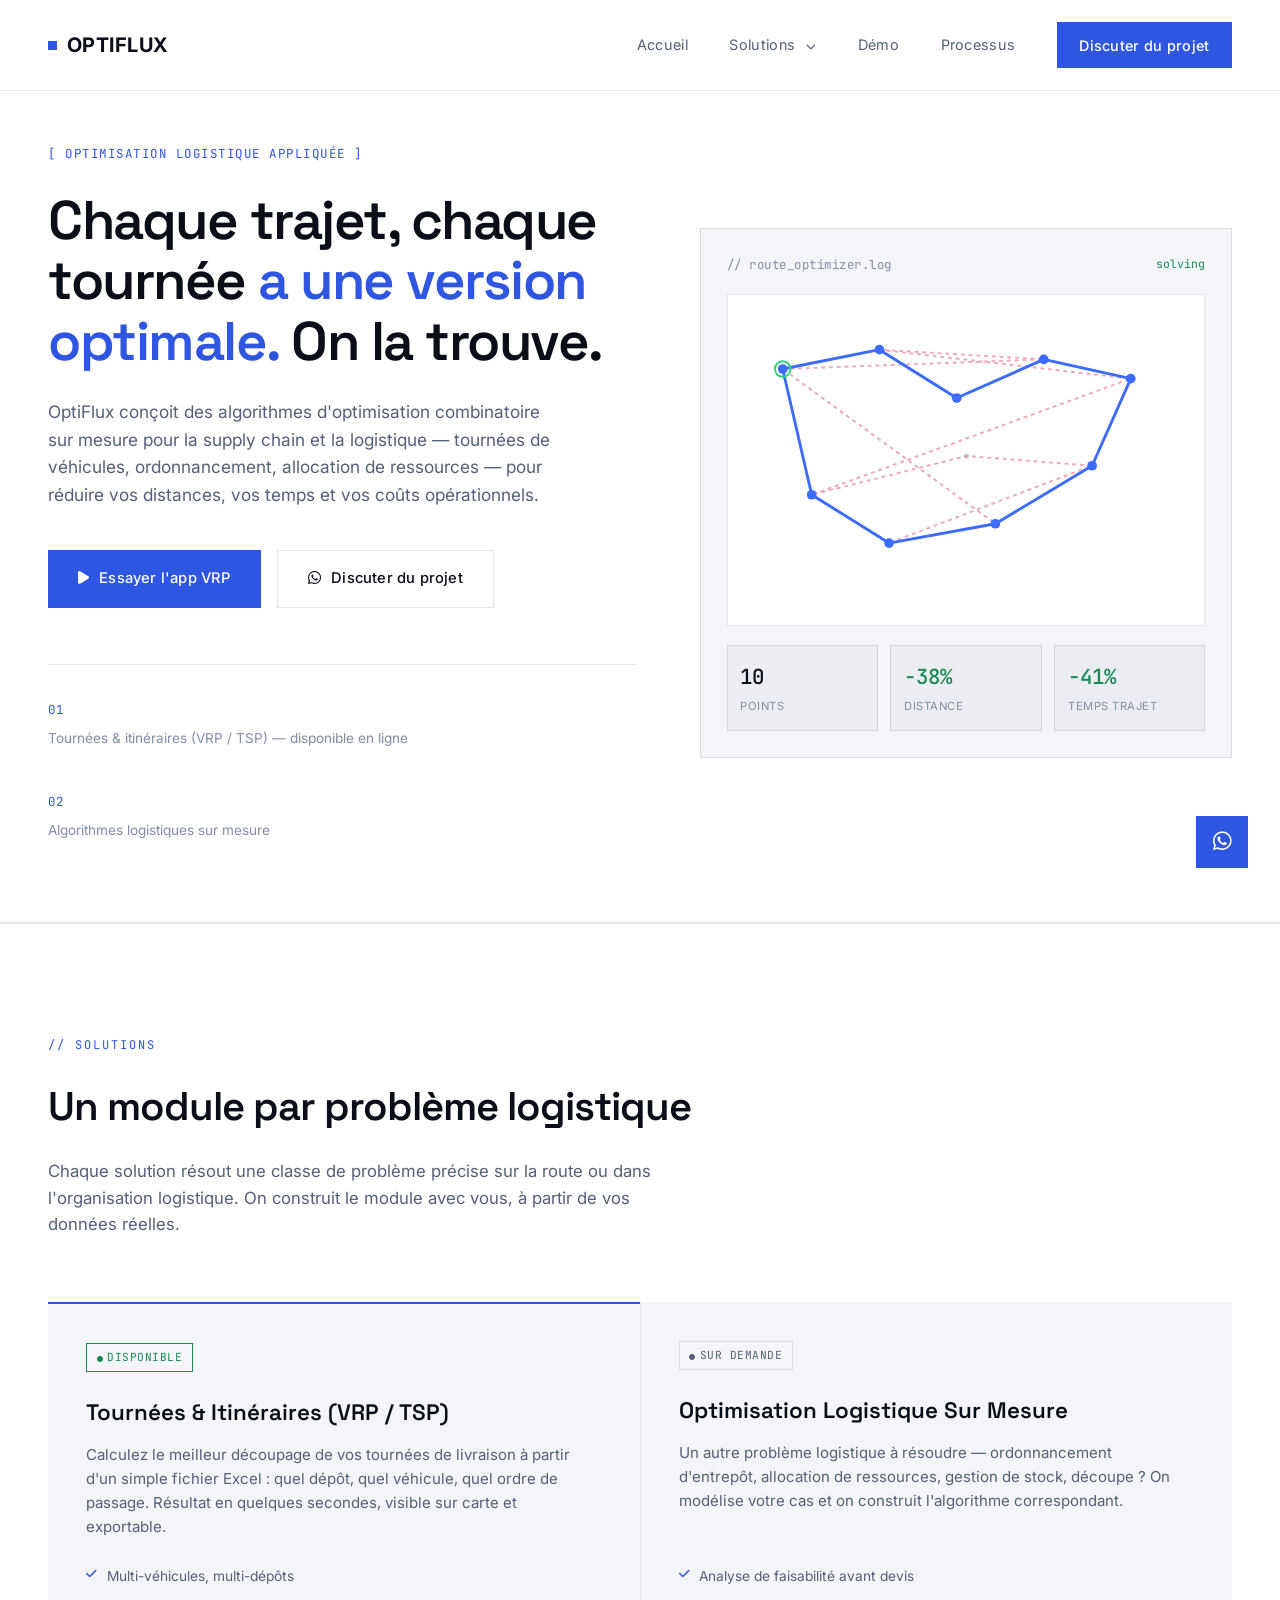
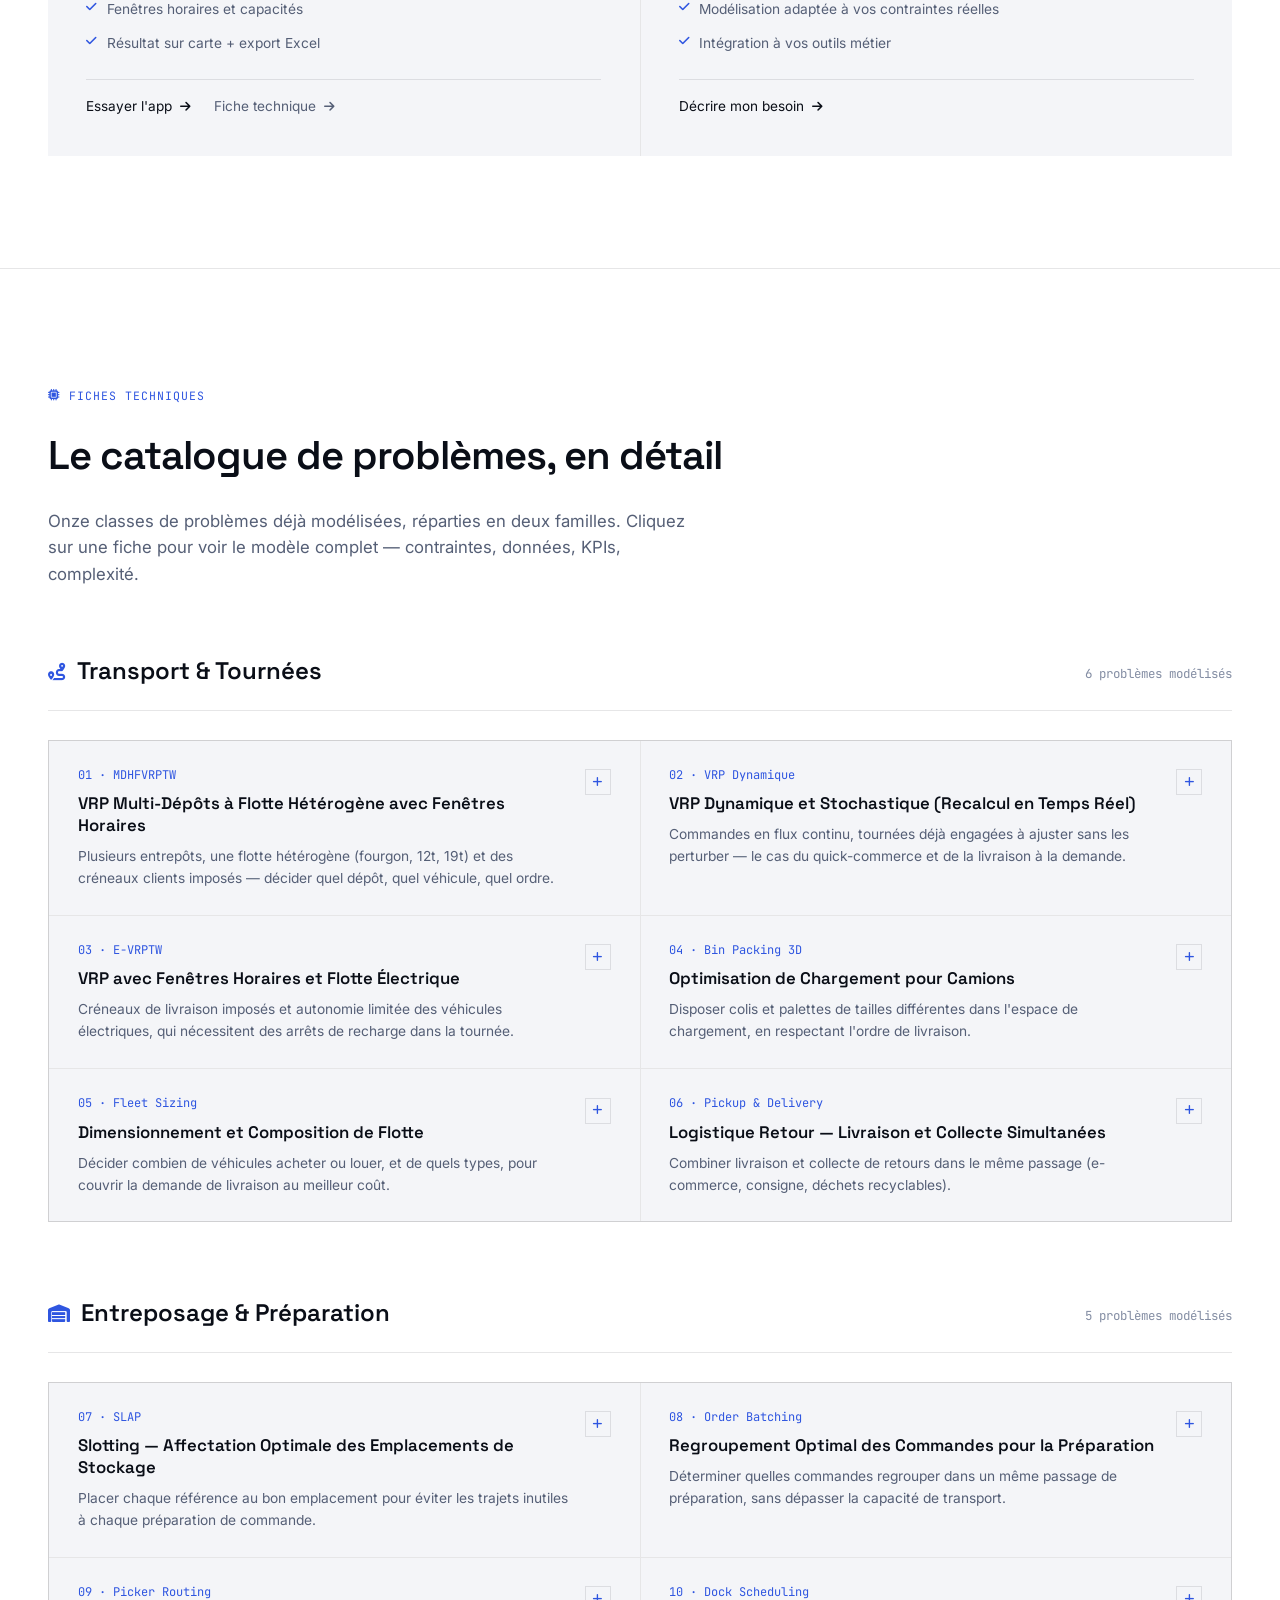
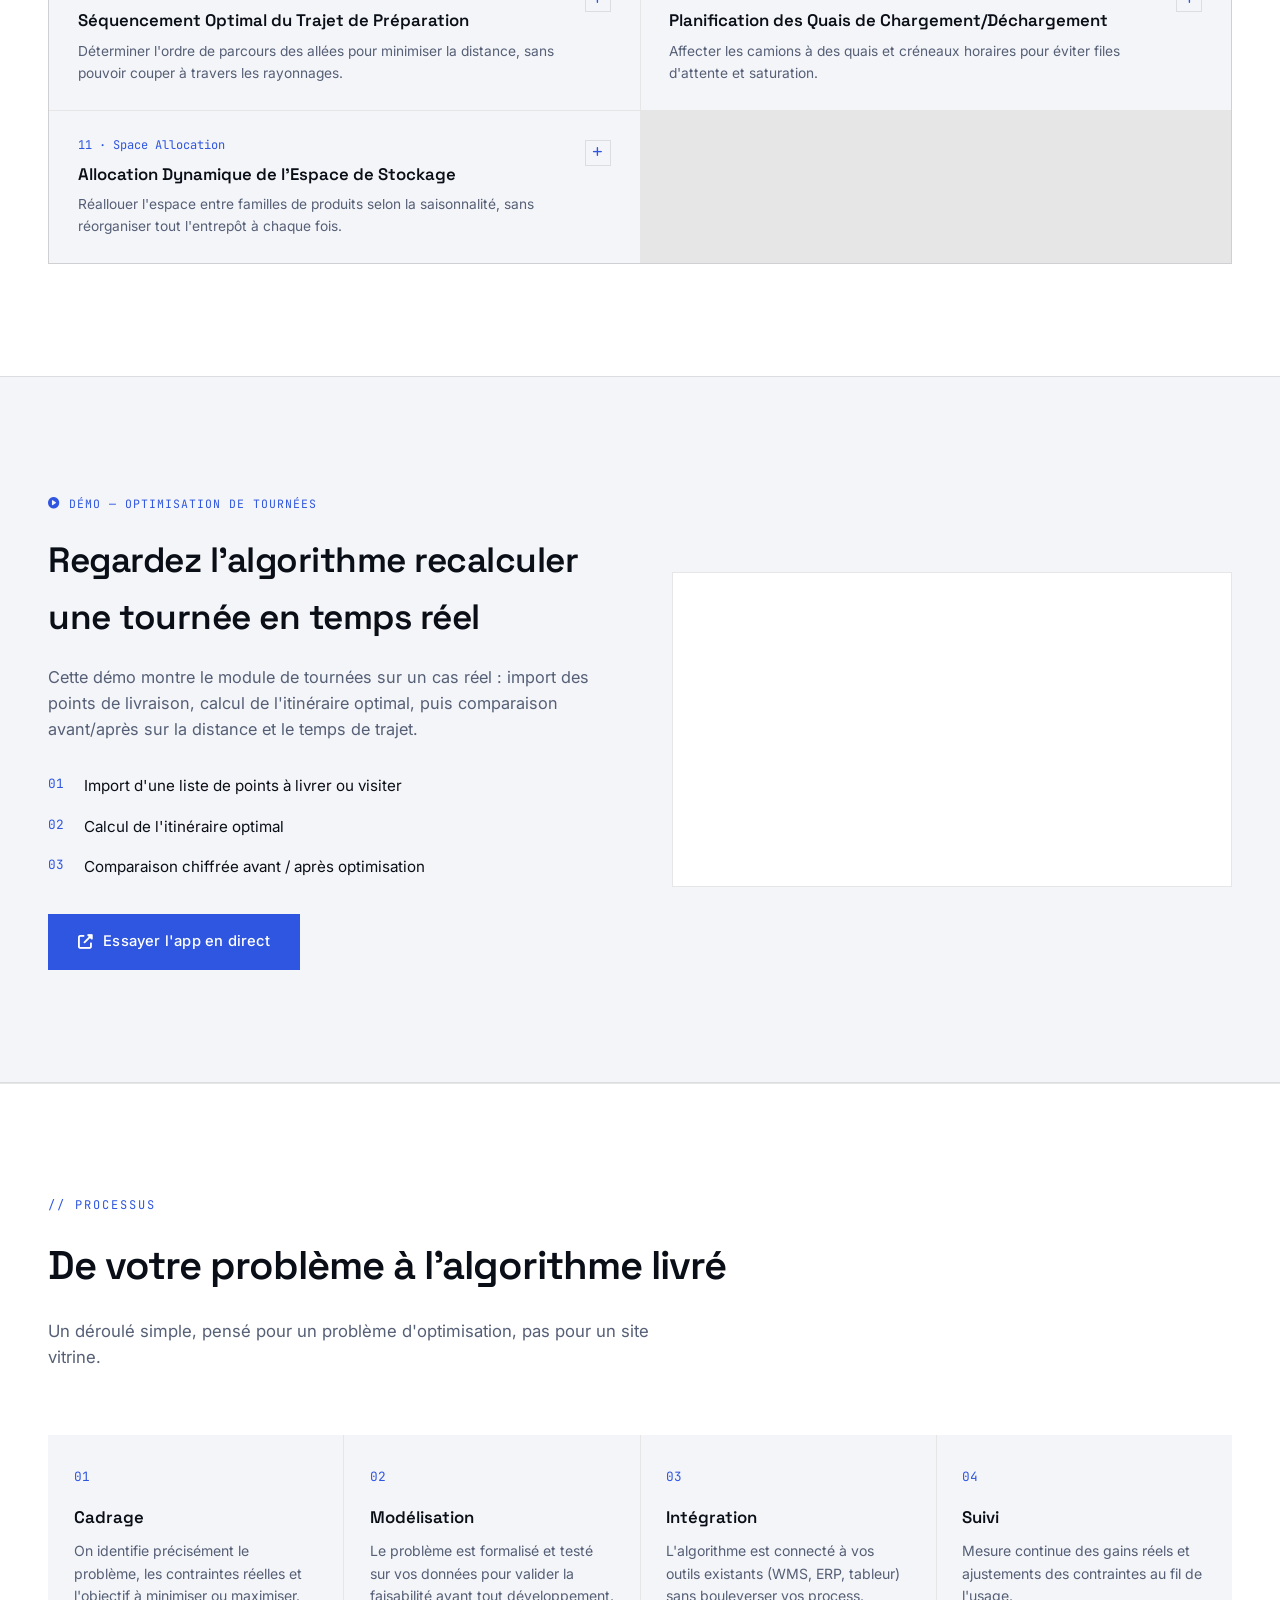
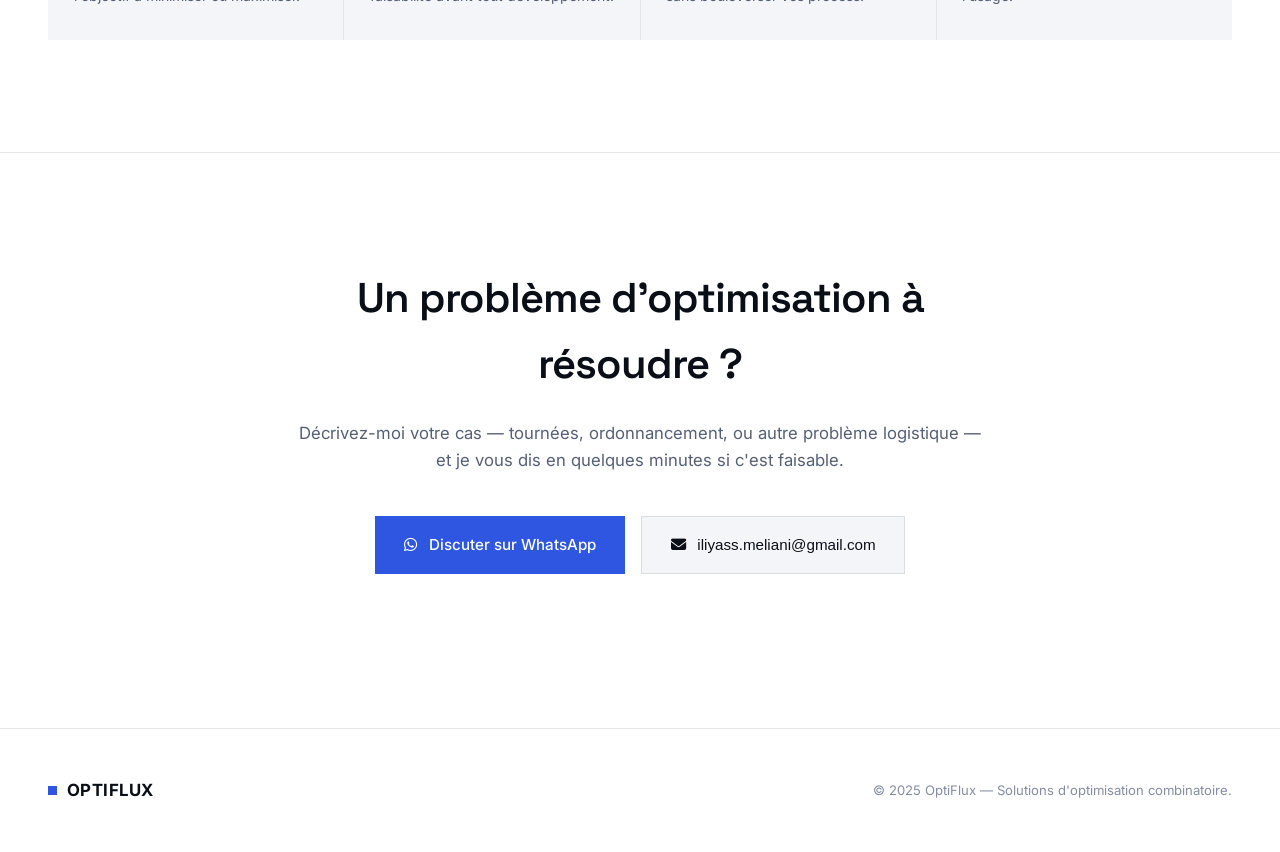
==== commit 0a6cda81: "Update print statement from 'Hello' to 'Goodbye'" ====
--- a/index.html
+++ b/index.html
@@ -232,6 +232,69 @@
   @media(max-width:768px){
     .spec-grid{grid-template-columns:1fr;}
   }
+
+  /* NAV DROPDOWN */
+  .nav-item{position:relative;}
+  .nav-item > a i.fa-chevron-down{font-size:0.6rem;margin-left:0.4rem;transition:transform .2s;}
+  .nav-item:hover > a i.fa-chevron-down{transform:rotate(180deg);}
+  .nav-dropdown{
+    position:absolute;top:calc(100% + 1.1rem);left:50%;transform:translateX(-50%);
+    background:var(--black);border:1px solid var(--line);min-width:260px;
+    padding:0.5rem;opacity:0;visibility:hidden;transform:translateX(-50%) translateY(6px);
+    transition:opacity .18s ease, transform .18s ease, visibility .18s;
+    z-index:50;
+  }
+  .nav-item:hover .nav-dropdown{opacity:1;visibility:visible;transform:translateX(-50%) translateY(0);}
+  .nav-dropdown a{
+    display:flex;align-items:center;justify-content:space-between;gap:0.8rem;
+    padding:0.8rem 0.9rem;font-size:0.86rem;color:var(--white)!important;text-decoration:none;
+  }
+  .nav-dropdown a:hover{background:var(--panel);}
+  .nav-dropdown a span.count{font-family:'JetBrains Mono',monospace;font-size:0.7rem;color:var(--blue);}
+  @media(max-width:768px){
+    .nav-dropdown{position:static;transform:none;opacity:1;visibility:visible;display:none;
+      background:transparent;border:none;padding:0 0 0 1rem;margin-top:0.6rem;box-shadow:none;}
+    .nav-item.open .nav-dropdown{display:flex;flex-direction:column;align-items:center;gap:0.4rem;}
+    .nav-dropdown a{color:var(--text-gray)!important;padding:0.4rem 0;}
+  }
+
+  /* CATALOGUE (Transport & Entreposage) */
+  .catalogue{background:var(--black);border-top:1px solid var(--line);}
+  .cat-group{margin-bottom:4.5rem;}
+  .cat-group:last-child{margin-bottom:0;}
+  .cat-group-head{display:flex;align-items:baseline;justify-content:space-between;gap:1rem;margin-bottom:1.8rem;padding-bottom:1.2rem;border-bottom:1px solid var(--line);flex-wrap:wrap;}
+  .cat-group-head h3{font-size:1.5rem;font-weight:600;display:flex;align-items:center;gap:0.7rem;}
+  .cat-group-head h3 i{color:var(--blue);font-size:1.1rem;}
+  .cat-group-head .cat-count{font-family:'JetBrains Mono',monospace;font-size:0.78rem;color:var(--text-dim);}
+  .cat-grid{display:grid;grid-template-columns:1fr 1fr;gap:1px;background:var(--line);border:1px solid var(--line);}
+  details.cat-card{background:var(--panel);}
+  details.cat-card summary{
+    list-style:none;cursor:pointer;padding:1.6rem 1.8rem;display:flex;justify-content:space-between;
+    align-items:flex-start;gap:1rem;
+  }
+  details.cat-card summary::-webkit-details-marker{display:none;}
+  .cat-summary-text .cat-num{font-family:'JetBrains Mono',monospace;color:var(--blue);font-size:0.75rem;display:block;margin-bottom:0.5rem;}
+  .cat-summary-text h4{font-size:1.05rem;font-weight:600;margin-bottom:0.5rem;line-height:1.3;}
+  .cat-summary-text p{font-size:0.86rem;color:var(--text-gray);}
+  details.cat-card summary .cat-toggle{
+    flex-shrink:0;width:26px;height:26px;border:1px solid var(--line);display:flex;align-items:center;justify-content:center;
+    color:var(--blue);font-size:0.7rem;margin-top:0.2rem;transition:transform .2s;
+  }
+  details.cat-card[open] summary .cat-toggle{transform:rotate(45deg);}
+  .cat-body{padding:0 1.8rem 1.8rem;border-top:1px solid var(--line);}
+  .cat-body-grid{display:grid;grid-template-columns:1fr 1fr;gap:1.4rem;margin-top:1.6rem;}
+  .cat-body h5{font-size:0.72rem;font-family:'JetBrains Mono',monospace;letter-spacing:1px;text-transform:uppercase;color:var(--blue);margin-bottom:0.7rem;margin-top:1.4rem;}
+  .cat-body h5:first-of-type{margin-top:1.6rem;}
+  .cat-body p{font-size:0.87rem;color:var(--text-gray);}
+  .cat-body ul{list-style:none;display:flex;flex-direction:column;gap:0.55rem;}
+  .cat-body ul li{font-size:0.85rem;color:var(--text-gray);display:flex;gap:0.55rem;align-items:flex-start;}
+  .cat-body ul li i{color:var(--blue);margin-top:0.25rem;font-size:0.65rem;}
+  .cat-complexity{margin-top:1.4rem;padding-top:1.2rem;border-top:1px solid var(--line);}
+
+  @media(max-width:1024px){
+    .cat-grid{grid-template-columns:1fr;}
+    .cat-body-grid{grid-template-columns:1fr;}
+  }
 </style>
 </head>
 <body>
@@ -241,7 +304,13 @@
     <div class="logo"><span class="dot"></span>OPTIFLUX</div>
     <ul class="nav-links">
       <li><a href="#hero">Accueil</a></li>
-      <li><a href="#solutions">Solutions</a></li>
+      <li class="nav-item" id="navSolutions">
+        <a href="#solutions" onclick="toggleNavItem(event,this)">Solutions <i class="fas fa-chevron-down"></i></a>
+        <div class="nav-dropdown">
+          <a href="#transport">Transport & Tournées <span class="count">06</span></a>
+          <a href="#entreposage">Entreposage & Préparation <span class="count">05</span></a>
+        </div>
+      </li>
       <li><a href="#demo">Démo</a></li>
       <li><a href="#process">Processus</a></li>
       <li><a href="#contact" class="nav-cta">Discuter du projet</a></li>
@@ -345,64 +414,529 @@
   </div>
 </section>
 
-<section class="spec" id="mdhfvrptw">
+<section class="catalogue" id="catalogue">
   <div class="section-inner">
     <div class="section-head fade-in">
-      <div class="spec-tag"><i class="fas fa-microchip"></i> Fiche technique</div>
-      <h2 class="section-title">VRP Multi-Dépôts à Flotte Hétérogène avec Fenêtres Horaires (MDHFVRPTW)</h2>
-      <p class="section-sub">Le modèle mathématique derrière le module Tournées & Itinéraires — pour les équipes qui veulent voir ce qu'il y a sous le capot avant d'intégrer.</p>
-    </div>
-
-    <div class="spec-top fade-in">
-      <div class="spec-block">
-        <h4>Contexte</h4>
-        <p>Cas réel le plus fréquent chez les entreprises de distribution : plusieurs entrepôts régionaux, une flotte composée de véhicules de tailles et coûts différents (fourgon, camion 12t, camion 19t), et des clients avec des créneaux de livraison imposés. Il faut décider depuis quel dépôt chaque client est livré, avec quel type de véhicule, et dans quel ordre.</p>
+      <div class="spec-tag"><i class="fas fa-microchip"></i> Fiches techniques</div>
+      <h2 class="section-title">Le catalogue de problèmes, en détail</h2>
+      <p class="section-sub">Onze classes de problèmes déjà modélisées, réparties en deux familles. Cliquez sur une fiche pour voir le modèle complet — contraintes, données, KPIs, complexité.</p>
+    </div>
+
+    <!-- TRANSPORT & TOURNÉES -->
+    <div class="cat-group" id="transport">
+      <div class="cat-group-head fade-in">
+        <h3><i class="fas fa-route"></i> Transport & Tournées</h3>
+        <span class="cat-count">6 problèmes modélisés</span>
       </div>
-      <div class="spec-block">
-        <h4>Objectif d'optimisation</h4>
-        <p>Minimiser le coût total (kilométrage, coût fixe par véhicule utilisé, coût horaire chauffeur) en couvrant tous les clients depuis le dépôt le plus pertinent, avec le véhicule le mieux adapté.</p>
+      <div class="cat-grid fade-in">
+
+        <details class="cat-card" id="mdhfvrptw">
+          <summary>
+            <div class="cat-summary-text">
+              <span class="cat-num mono">01 · MDHFVRPTW</span>
+              <h4>VRP Multi-Dépôts à Flotte Hétérogène avec Fenêtres Horaires</h4>
+              <p>Plusieurs entrepôts, une flotte hétérogène (fourgon, 12t, 19t) et des créneaux clients imposés — décider quel dépôt, quel véhicule, quel ordre.</p>
+            </div>
+            <span class="cat-toggle"><i class="fas fa-plus"></i></span>
+          </summary>
+          <div class="cat-body">
+            <h5>Objectif d'optimisation</h5>
+            <p>Minimiser le coût total (kilométrage, coût fixe par véhicule utilisé, coût horaire chauffeur) en couvrant tous les clients depuis le dépôt le plus pertinent, avec le véhicule le mieux adapté.</p>
+            <div class="cat-body-grid">
+              <div>
+                <h5>Contraintes spécifiques</h5>
+                <ul>
+                  <li><i class="fas fa-check"></i>Affectation client → dépôt à déterminer (pas fixée à l'avance)</li>
+                  <li><i class="fas fa-check"></i>Plusieurs types de véhicules par dépôt, capacité et coût propres</li>
+                  <li><i class="fas fa-check"></i>Chaque tournée part et revient au même dépôt</li>
+                  <li><i class="fas fa-check"></i>Nombre de véhicules limité par type et par dépôt</li>
+                </ul>
+              </div>
+              <div>
+                <h5>Contraintes classiques</h5>
+                <ul>
+                  <li><i class="fas fa-check"></i>Fenêtres horaires strictes ou souples par client</li>
+                  <li><i class="fas fa-check"></i>Durée maximale de conduite / réglementation du travail</li>
+                  <li><i class="fas fa-check"></i>Compatibilité produit/véhicule (chaîne du froid)</li>
+                  <li><i class="fas fa-check"></i>Zones à accès restreint selon le gabarit</li>
+                </ul>
+              </div>
+            </div>
+            <div class="cat-body-grid">
+              <div><h5>Données d'entrée</h5><p>Position et capacité de chaque dépôt, parc de véhicules (type, capacité, coût), clients (demande, fenêtres horaires, contraintes produit), matrice de distances/temps.</p></div>
+              <div><h5>Données de sortie</h5><p>Affectation client → dépôt → véhicule → position dans la tournée, coût par tournée, taux d'utilisation par dépôt.</p></div>
+            </div>
+            <h5>KPIs</h5>
+            <p>Coût total, taux de remplissage moyen par type de véhicule, équilibrage de charge entre dépôts, taux de respect des fenêtres horaires.</p>
+            <div class="cat-complexity">
+              <h5 style="margin-top:0;">Complexité</h5>
+              <p>Combine trois sous-problèmes couplés (affectation dépôt, choix du véhicule, séquencement) — métaheuristiques à grand voisinage (ALNS) ou décomposition avec heuristique de coordination.</p>
+            </div>
+          </div>
+        </details>
+
+        <details class="cat-card">
+          <summary>
+            <div class="cat-summary-text">
+              <span class="cat-num mono">02 · VRP Dynamique</span>
+              <h4>VRP Dynamique et Stochastique (Recalcul en Temps Réel)</h4>
+              <p>Commandes en flux continu, tournées déjà engagées à ajuster sans les perturber — le cas du quick-commerce et de la livraison à la demande.</p>
+            </div>
+            <span class="cat-toggle"><i class="fas fa-plus"></i></span>
+          </summary>
+          <div class="cat-body">
+            <h5>Objectif d'optimisation</h5>
+            <p>Minimiser le coût total et le temps de réponse aux nouvelles commandes, en réoptimisant les tournées en cours à chaque nouvel événement (commande, retard, annulation, incident trafic).</p>
+            <div class="cat-body-grid">
+              <div>
+                <h5>Contraintes spécifiques</h5>
+                <ul>
+                  <li><i class="fas fa-check"></i>Une partie de la demande inconnue au calcul initial (stochastique)</li>
+                  <li><i class="fas fa-check"></i>Segments de tournée déjà engagés non modifiables</li>
+                  <li><i class="fas fa-check"></i>Décision d'accepter/refuser une commande selon la capacité résiduelle</li>
+                  <li><i class="fas fa-check"></i>Temps de calcul très court imposé (quelques secondes)</li>
+                </ul>
+              </div>
+              <div>
+                <h5>Contraintes classiques</h5>
+                <ul>
+                  <li><i class="fas fa-check"></i>Fenêtres horaires promises au client</li>
+                  <li><i class="fas fa-check"></i>Capacité résiduelle du véhicule à l'instant du recalcul</li>
+                  <li><i class="fas fa-check"></i>Position et disponibilité réelle des véhicules (GPS)</li>
+                  <li><i class="fas fa-check"></i>Trafic routier en temps réel</li>
+                </ul>
+              </div>
+            </div>
+            <div class="cat-body-grid">
+              <div><h5>Données d'entrée</h5><p>Flux de commandes en temps réel, position GPS live des véhicules, tournées en cours, temps de trajet dynamiques (API trafic).</p></div>
+              <div><h5>Données de sortie</h5><p>Tournées mises à jour en continu, décision d'acceptation/refus par commande, ETA actualisée pour chaque client.</p></div>
+            </div>
+            <h5>KPIs</h5>
+            <p>Taux de commandes acceptées, respect des ETA communiquées, temps de recalcul, distance additionnelle par commande insérée.</p>
+            <div class="cat-complexity">
+              <h5 style="margin-top:0;">Complexité</h5>
+              <p>Extension du VRP dynamique — heuristiques d'insertion rapide (cheapest insertion, regret-based) plutôt que des métaheuristiques lentes, pour respecter la contrainte de temps de calcul.</p>
+            </div>
+          </div>
+        </details>
+
+        <details class="cat-card">
+          <summary>
+            <div class="cat-summary-text">
+              <span class="cat-num mono">03 · E-VRPTW</span>
+              <h4>VRP avec Fenêtres Horaires et Flotte Électrique</h4>
+              <p>Créneaux de livraison imposés et autonomie limitée des véhicules électriques, qui nécessitent des arrêts de recharge dans la tournée.</p>
+            </div>
+            <span class="cat-toggle"><i class="fas fa-plus"></i></span>
+          </summary>
+          <div class="cat-body">
+            <h5>Objectif d'optimisation</h5>
+            <p>Minimiser le coût total (distance, temps, nombre de véhicules, coût de recharge) en respectant les fenêtres horaires et l'autonomie des véhicules.</p>
+            <div class="cat-body-grid">
+              <div>
+                <h5>Contraintes spécifiques</h5>
+                <ul>
+                  <li><i class="fas fa-check"></i>Fenêtre horaire stricte ou souple (avec pénalité) par client</li>
+                  <li><i class="fas fa-check"></i>Autonomie limitée, recharge uniquement à des stations dédiées</li>
+                  <li><i class="fas fa-check"></i>Temps de recharge non négligeable à insérer dans la tournée</li>
+                  <li><i class="fas fa-check"></i>Consommation dépendante de la charge transportée et du relief</li>
+                </ul>
+              </div>
+              <div>
+                <h5>Contraintes classiques</h5>
+                <ul>
+                  <li><i class="fas fa-check"></i>Capacité de charge du véhicule</li>
+                  <li><i class="fas fa-check"></i>Horaires d'ouverture des stations de recharge</li>
+                  <li><i class="fas fa-check"></i>Coût de l'énergie et coût horaire du chauffeur</li>
+                  <li><i class="fas fa-check"></i>Temps de service par client</li>
+                </ul>
+              </div>
+            </div>
+            <div class="cat-body-grid">
+              <div><h5>Données d'entrée</h5><p>Clients avec fenêtres horaires et demandes, position des stations de recharge, autonomie et vitesse de recharge par véhicule, profil de consommation.</p></div>
+              <div><h5>Données de sortie</h5><p>Tournées avec horaires d'arrivée, arrêts de recharge planifiés, niveau de batterie estimé tout au long du trajet.</p></div>
+            </div>
+            <h5>KPIs</h5>
+            <p>Taux de respect des fenêtres horaires, coût énergétique total, nombre d'arrêts de recharge, distance totale.</p>
+            <div class="cat-complexity">
+              <h5 style="margin-top:0;">Complexité</h5>
+              <p>Extension du VRP classique, plus contrainte — métaheuristiques hybrides (recherche à voisinage large, ALNS) en raison du couplage temps/énergie.</p>
+            </div>
+          </div>
+        </details>
+
+        <details class="cat-card">
+          <summary>
+            <div class="cat-summary-text">
+              <span class="cat-num mono">04 · Bin Packing 3D</span>
+              <h4>Optimisation de Chargement pour Camions</h4>
+              <p>Disposer colis et palettes de tailles différentes dans l'espace de chargement, en respectant l'ordre de livraison.</p>
+            </div>
+            <span class="cat-toggle"><i class="fas fa-plus"></i></span>
+          </summary>
+          <div class="cat-body">
+            <h5>Objectif d'optimisation</h5>
+            <p>Maximiser le taux de remplissage du véhicule (ou minimiser le nombre de véhicules nécessaires) tout en respectant les contraintes physiques et logistiques.</p>
+            <div class="cat-body-grid">
+              <div>
+                <h5>Contraintes spécifiques</h5>
+                <ul>
+                  <li><i class="fas fa-check"></i>Dimensions 3D de chaque colis et du véhicule</li>
+                  <li><i class="fas fa-check"></i>Pas de chevauchement entre colis</li>
+                  <li><i class="fas fa-check"></i>Stabilité du chargement (poids lourd en bas)</li>
+                  <li><i class="fas fa-check"></i>Ordre de déchargement LIFO selon la tournée</li>
+                </ul>
+              </div>
+              <div>
+                <h5>Contraintes classiques</h5>
+                <ul>
+                  <li><i class="fas fa-check"></i>Poids total maximal du véhicule (PTAC)</li>
+                  <li><i class="fas fa-check"></i>Répartition du poids par essieu</li>
+                  <li><i class="fas fa-check"></i>Colis fragiles ou empilables limités en hauteur</li>
+                  <li><i class="fas fa-check"></i>Colis non-gerbables ou orientation imposée</li>
+                </ul>
+              </div>
+            </div>
+            <div class="cat-body-grid">
+              <div><h5>Données d'entrée</h5><p>Liste des colis (dimensions, poids, fragilité, ordre de livraison), dimensions du véhicule, contraintes de poids par essieu.</p></div>
+              <div><h5>Données de sortie</h5><p>Plan de chargement 3D, position de chaque colis, taux de remplissage volumique et pondéral.</p></div>
+            </div>
+            <h5>KPIs</h5>
+            <p>Taux de remplissage, nombre de véhicules économisés, respect de l'ordre de déchargement, respect des limites de poids par essieu.</p>
+            <div class="cat-complexity">
+              <h5 style="margin-top:0;">Complexité</h5>
+              <p>NP-difficile (généralisation du bin packing) — heuristiques constructives (extreme points, guillotine cut) combinées à une recherche locale.</p>
+            </div>
+          </div>
+        </details>
+
+        <details class="cat-card">
+          <summary>
+            <div class="cat-summary-text">
+              <span class="cat-num mono">05 · Fleet Sizing</span>
+              <h4>Dimensionnement et Composition de Flotte</h4>
+              <p>Décider combien de véhicules acheter ou louer, et de quels types, pour couvrir la demande de livraison au meilleur coût.</p>
+            </div>
+            <span class="cat-toggle"><i class="fas fa-plus"></i></span>
+          </summary>
+          <div class="cat-body">
+            <h5>Objectif d'optimisation</h5>
+            <p>Minimiser le coût total de possession et d'exploitation de la flotte (achat/location, carburant, entretien) tout en couvrant la demande prévue avec un niveau de service cible.</p>
+            <div class="cat-body-grid">
+              <div>
+                <h5>Contraintes spécifiques</h5>
+                <ul>
+                  <li><i class="fas fa-check"></i>Demande variable dans le temps (saisonnalité, pics)</li>
+                  <li><i class="fas fa-check"></i>Plusieurs types de véhicules, coûts et capacités différents</li>
+                  <li><i class="fas fa-check"></i>Contrainte de niveau de service (taux de livraison à temps)</li>
+                  <li><i class="fas fa-check"></i>Durée de vie et valeur de revente des véhicules</li>
+                </ul>
+              </div>
+              <div>
+                <h5>Contraintes classiques</h5>
+                <ul>
+                  <li><i class="fas fa-check"></i>Budget d'investissement disponible</li>
+                  <li><i class="fas fa-check"></i>Réglementation environnementale (ZFE, quotas)</li>
+                  <li><i class="fas fa-check"></i>Capacité de stationnement / entretien au dépôt</li>
+                  <li><i class="fas fa-check"></i>Contrats de location minimum</li>
+                </ul>
+              </div>
+            </div>
+            <div class="cat-body-grid">
+              <div><h5>Données d'entrée</h5><p>Historique ou prévision de la demande, coûts par type de véhicule, contraintes réglementaires, budget disponible.</p></div>
+              <div><h5>Données de sortie</h5><p>Composition optimale de la flotte, plan d'investissement, coût total estimé sur la période.</p></div>
+            </div>
+            <h5>KPIs</h5>
+            <p>Coût total de possession, taux de couverture de la demande, taux d'utilisation des véhicules, empreinte carbone de la flotte.</p>
+            <div class="cat-complexity">
+              <h5 style="margin-top:0;">Complexité</h5>
+              <p>Problème d'optimisation stochastique ou en programmation linéaire mixte selon le niveau de détail (demande déterministe vs. incertaine).</p>
+            </div>
+          </div>
+        </details>
+
+        <details class="cat-card">
+          <summary>
+            <div class="cat-summary-text">
+              <span class="cat-num mono">06 · Pickup & Delivery</span>
+              <h4>Logistique Retour — Livraison et Collecte Simultanées</h4>
+              <p>Combiner livraison et collecte de retours dans le même passage (e-commerce, consigne, déchets recyclables).</p>
+            </div>
+            <span class="cat-toggle"><i class="fas fa-plus"></i></span>
+          </summary>
+          <div class="cat-body">
+            <h5>Objectif d'optimisation</h5>
+            <p>Minimiser la distance totale tout en respectant les contraintes de précédence entre collecte et livraison et la capacité du véhicule à chaque instant.</p>
+            <div class="cat-body-grid">
+              <div>
+                <h5>Contraintes spécifiques</h5>
+                <ul>
+                  <li><i class="fas fa-check"></i>Point de collecte et de livraison liés par demande</li>
+                  <li><i class="fas fa-check"></i>Capacité du véhicule variant tout au long de la tournée</li>
+                  <li><i class="fas fa-check"></i>Un même client peut être collecte et livraison pour d'autres demandes</li>
+                </ul>
+              </div>
+              <div>
+                <h5>Contraintes classiques</h5>
+                <ul>
+                  <li><i class="fas fa-check"></i>Fenêtres horaires côté collecte et côté livraison</li>
+                  <li><i class="fas fa-check"></i>Temps de service différent selon collecte ou livraison</li>
+                  <li><i class="fas fa-check"></i>Compatibilité des marchandises transportées ensemble</li>
+                </ul>
+              </div>
+            </div>
+            <div class="cat-body-grid">
+              <div><h5>Données d'entrée</h5><p>Liste des demandes (point de collecte, point de livraison, volume, fenêtres horaires), capacité du véhicule, matrice de distances/temps.</p></div>
+              <div><h5>Données de sortie</h5><p>Séquence de collecte/livraison par véhicule, charge du véhicule à chaque étape, distance et durée totale.</p></div>
+            </div>
+            <h5>KPIs</h5>
+            <p>Distance totale, taux de respect des fenêtres horaires, taux d'utilisation de la capacité, nombre de véhicules nécessaires.</p>
+            <div class="cat-complexity">
+              <h5 style="margin-top:0;">Complexité</h5>
+              <p>NP-difficile, plus contraint qu'un VRP classique du fait des relations de précédence — métaheuristiques (ALNS, recherche tabou) adaptées à l'appariement collecte/livraison.</p>
+            </div>
+          </div>
+        </details>
+
       </div>
     </div>
 
-    <div class="spec-top fade-in">
-      <div class="spec-block">
-        <h4>Contraintes spécifiques au problème</h4>
-        <ul>
-          <li><i class="fas fa-check"></i>Affectation client → dépôt à déterminer (pas fixée à l'avance)</li>
-          <li><i class="fas fa-check"></i>Plusieurs types de véhicules disponibles par dépôt, avec capacité et coût propres</li>
-          <li><i class="fas fa-check"></i>Chaque tournée part et revient au même dépôt</li>
-          <li><i class="fas fa-check"></i>Nombre de véhicules disponibles limité par type et par dépôt</li>
-        </ul>
+    <!-- ENTREPOSAGE -->
+    <div class="cat-group" id="entreposage">
+      <div class="cat-group-head fade-in">
+        <h3><i class="fas fa-warehouse"></i> Entreposage & Préparation</h3>
+        <span class="cat-count">5 problèmes modélisés</span>
       </div>
-      <div class="spec-block">
-        <h4>Contraintes classiques (exploitation)</h4>
-        <ul>
-          <li><i class="fas fa-check"></i>Fenêtres horaires strictes ou souples par client</li>
-          <li><i class="fas fa-check"></i>Durée maximale de conduite / réglementation du temps de travail</li>
-          <li><i class="fas fa-check"></i>Compatibilité produit/véhicule (ex. chaîne du froid nécessitant un véhicule réfrigéré)</li>
-          <li><i class="fas fa-check"></i>Zones à accès restreint selon le gabarit du véhicule (centre-ville, poids lourds interdits)</li>
-        </ul>
+      <div class="cat-grid fade-in">
+
+        <details class="cat-card">
+          <summary>
+            <div class="cat-summary-text">
+              <span class="cat-num mono">07 · SLAP</span>
+              <h4>Slotting — Affectation Optimale des Emplacements de Stockage</h4>
+              <p>Placer chaque référence au bon emplacement pour éviter les trajets inutiles à chaque préparation de commande.</p>
+            </div>
+            <span class="cat-toggle"><i class="fas fa-plus"></i></span>
+          </summary>
+          <div class="cat-body">
+            <h5>Objectif d'optimisation</h5>
+            <p>Déterminer l'affectation SKU → emplacement qui minimise la distance totale de manutention cumulée, compte tenu de la fréquence de sortie de chaque référence.</p>
+            <div class="cat-body-grid">
+              <div>
+                <h5>Contraintes spécifiques</h5>
+                <ul>
+                  <li><i class="fas fa-check"></i>Un emplacement n'accueille qu'une référence (ou nombre limité)</li>
+                  <li><i class="fas fa-check"></i>Volume de stockage minimal par référence</li>
+                  <li><i class="fas fa-check"></i>Références à forte rotation proches des zones d'expédition</li>
+                  <li><i class="fas fa-check"></i>Compatibilité entre références (alimentaire/chimique, etc.)</li>
+                </ul>
+              </div>
+              <div>
+                <h5>Contraintes classiques</h5>
+                <ul>
+                  <li><i class="fas fa-check"></i>Capacité physique de chaque emplacement (poids, volume, hauteur)</li>
+                  <li><i class="fas fa-check"></i>Zones réglementées (froid, matières dangereuses, incendie)</li>
+                  <li><i class="fas fa-check"></i>Accessibilité selon le type d'engin de manutention</li>
+                  <li><i class="fas fa-check"></i>Saisonnalité de la demande (réaffectation périodique)</li>
+                </ul>
+              </div>
+            </div>
+            <div class="cat-body-grid">
+              <div><h5>Données d'entrée</h5><p>Liste des références (dimensions, poids, fréquence de sortie, contraintes), plan de l'entrepôt avec emplacements disponibles, distances vers les zones d'expédition.</p></div>
+              <div><h5>Données de sortie</h5><p>Affectation SKU → emplacement, carte de chaleur des zones de forte activité, plan de réimplantation.</p></div>
+            </div>
+            <h5>KPIs</h5>
+            <p>Distance de manutention cumulée annuelle, taux d'utilisation de la surface de stockage, temps moyen de trajet par ligne de commande.</p>
+            <div class="cat-complexity">
+              <h5 style="margin-top:0;">Complexité</h5>
+              <p>Problème d'affectation quadratique (QAP) simplifié — heuristiques de tri par fréquence (ABC/Pareto) combinées à une recherche locale pour les contraintes de compatibilité.</p>
+            </div>
+          </div>
+        </details>
+
+        <details class="cat-card">
+          <summary>
+            <div class="cat-summary-text">
+              <span class="cat-num mono">08 · Order Batching</span>
+              <h4>Regroupement Optimal des Commandes pour la Préparation</h4>
+              <p>Déterminer quelles commandes regrouper dans un même passage de préparation, sans dépasser la capacité de transport.</p>
+            </div>
+            <span class="cat-toggle"><i class="fas fa-plus"></i></span>
+          </summary>
+          <div class="cat-body">
+            <h5>Objectif d'optimisation</h5>
+            <p>Minimiser le nombre total de tournées de préparation (ou la distance totale parcourue par les préparateurs) en regroupant les commandes de façon optimale.</p>
+            <div class="cat-body-grid">
+              <div>
+                <h5>Contraintes spécifiques</h5>
+                <ul>
+                  <li><i class="fas fa-check"></i>Chaque commande appartient à un seul lot</li>
+                  <li><i class="fas fa-check"></i>Somme des volumes/poids d'un lot ≤ capacité du contenant</li>
+                  <li><i class="fas fa-check"></i>Commandes urgentes isolées ou traitées en priorité</li>
+                  <li><i class="fas fa-check"></i>Un même article peut apparaître dans plusieurs commandes d'un lot</li>
+                </ul>
+              </div>
+              <div>
+                <h5>Contraintes classiques</h5>
+                <ul>
+                  <li><i class="fas fa-check"></i>Délai de préparation maximal par commande (SLA client)</li>
+                  <li><i class="fas fa-check"></i>Nombre de préparateurs disponibles simultanément</li>
+                  <li><i class="fas fa-check"></i>Capacité de la zone de tri après préparation</li>
+                  <li><i class="fas fa-check"></i>Heures de coupure pour l'expédition (cut-off transporteur)</li>
+                </ul>
+              </div>
+            </div>
+            <div class="cat-body-grid">
+              <div><h5>Données d'entrée</h5><p>Liste des commandes du jour (articles, quantités, délai limite), capacité des contenants de préparation, plan de l'entrepôt.</p></div>
+              <div><h5>Données de sortie</h5><p>Répartition des commandes en lots, liste de préparation consolidée par lot, ordre de traitement des lots.</p></div>
+            </div>
+            <h5>KPIs</h5>
+            <p>Nombre de lignes préparées par heure, nombre de tournées économisées, taux de respect des délais de préparation.</p>
+            <div class="cat-complexity">
+              <h5 style="margin-top:0;">Complexité</h5>
+              <p>NP-difficile (proche du bin packing avec contrainte de similarité spatiale) — heuristiques gloutonnes (seed order + saving algorithm) ou clustering suivi d'un ajustement de capacité.</p>
+            </div>
+          </div>
+        </details>
+
+        <details class="cat-card">
+          <summary>
+            <div class="cat-summary-text">
+              <span class="cat-num mono">09 · Picker Routing</span>
+              <h4>Séquencement Optimal du Trajet de Préparation</h4>
+              <p>Déterminer l'ordre de parcours des allées pour minimiser la distance, sans pouvoir couper à travers les rayonnages.</p>
+            </div>
+            <span class="cat-toggle"><i class="fas fa-plus"></i></span>
+          </summary>
+          <div class="cat-body">
+            <h5>Objectif d'optimisation</h5>
+            <p>Minimiser la distance ou le temps de trajet du préparateur pour collecter l'ensemble des articles de sa liste.</p>
+            <div class="cat-body-grid">
+              <div>
+                <h5>Contraintes spécifiques</h5>
+                <ul>
+                  <li><i class="fas fa-check"></i>Déplacement contraint par la structure des allées (graphe)</li>
+                  <li><i class="fas fa-check"></i>Sens de circulation imposé sur certaines allées</li>
+                  <li><i class="fas fa-check"></i>Retour obligatoire au point de dépose/tri en fin de tournée</li>
+                  <li><i class="fas fa-check"></i>Largeur d'allée limitant le croisement de préparateurs</li>
+                </ul>
+              </div>
+              <div>
+                <h5>Contraintes classiques</h5>
+                <ul>
+                  <li><i class="fas fa-check"></i>Zones à accès restreint ou temporairement bloquées</li>
+                  <li><i class="fas fa-check"></i>Ergonomie : hauteur de prélèvement, poids porté cumulé</li>
+                  <li><i class="fas fa-check"></i>Priorité de prélèvement (fragiles en dernier, lourds en premier)</li>
+                  <li><i class="fas fa-check"></i>Temps de prélèvement fixe par article</li>
+                </ul>
+              </div>
+            </div>
+            <div class="cat-body-grid">
+              <div><h5>Données d'entrée</h5><p>Plan de l'entrepôt sous forme de graphe (allées, intersections, sens de circulation), liste des emplacements à visiter.</p></div>
+              <div><h5>Données de sortie</h5><p>Séquence de visite optimale des emplacements, distance/temps de trajet estimé, itinéraire affiché sur terminal ou app mobile.</p></div>
+            </div>
+            <h5>KPIs</h5>
+            <p>Distance moyenne par ligne de commande, temps de préparation moyen, taux de conformité au parcours recommandé.</p>
+            <div class="cat-complexity">
+              <h5 style="margin-top:0;">Complexité</h5>
+              <p>Cas particulier du TSP sur un graphe contraint — algorithme de Ratliff & Rosenthal (optimal en temps polynomial pour la topologie classique) ou heuristiques (stratégie en S) pour les entrepôts non standards.</p>
+            </div>
+          </div>
+        </details>
+
+        <details class="cat-card">
+          <summary>
+            <div class="cat-summary-text">
+              <span class="cat-num mono">10 · Dock Scheduling</span>
+              <h4>Planification des Quais de Chargement/Déchargement</h4>
+              <p>Affecter les camions à des quais et créneaux horaires pour éviter files d'attente et saturation.</p>
+            </div>
+            <span class="cat-toggle"><i class="fas fa-plus"></i></span>
+          </summary>
+          <div class="cat-body">
+            <h5>Objectif d'optimisation</h5>
+            <p>Affecter chaque camion (arrivée ou départ) à un quai et un créneau horaire qui minimise le temps d'attente total et maximise l'utilisation des quais disponibles.</p>
+            <div class="cat-body-grid">
+              <div>
+                <h5>Contraintes spécifiques</h5>
+                <ul>
+                  <li><i class="fas fa-check"></i>Chaque quai ne traite qu'un camion à la fois</li>
+                  <li><i class="fas fa-check"></i>Durée de traitement variable selon le camion et la marchandise</li>
+                  <li><i class="fas fa-check"></i>Quais dédiés à un type d'opération (réception, expédition, froid)</li>
+                  <li><i class="fas fa-check"></i>Séquence dépendant de contraintes en aval (marchandise prioritaire)</li>
+                </ul>
+              </div>
+              <div>
+                <h5>Contraintes classiques</h5>
+                <ul>
+                  <li><i class="fas fa-check"></i>Horaires d'ouverture et effectifs disponibles par créneau</li>
+                  <li><i class="fas fa-check"></i>Pénalités de retard contractuelles avec les transporteurs</li>
+                  <li><i class="fas fa-check"></i>Temps de battement entre deux camions sur un même quai</li>
+                  <li><i class="fas fa-check"></i>Capacité de stockage tampon en cas d'arrivée anticipée</li>
+                </ul>
+              </div>
+            </div>
+            <div class="cat-body-grid">
+              <div><h5>Données d'entrée</h5><p>Liste des camions attendus (heure prévue, durée de traitement estimée, type d'opération), nombre et caractéristiques des quais, contraintes de priorité.</p></div>
+              <div><h5>Données de sortie</h5><p>Planning quai × créneau horaire, heure d'arrivée recommandée par camion, temps d'attente estimé.</p></div>
+            </div>
+            <h5>KPIs</h5>
+            <p>Temps d'attente moyen par camion, taux d'occupation des quais, nombre de créneaux respectés, temps de rotation moyen par quai.</p>
+            <div class="cat-complexity">
+              <h5 style="margin-top:0;">Complexité</h5>
+              <p>Proche d'un ordonnancement de machines parallèles avec fenêtres — programmation linéaire en nombres entiers pour un nombre restreint de quais, ou heuristiques de liste priorisée en temps réel.</p>
+            </div>
+          </div>
+        </details>
+
+        <details class="cat-card">
+          <summary>
+            <div class="cat-summary-text">
+              <span class="cat-num mono">11 · Space Allocation</span>
+              <h4>Allocation Dynamique de l'Espace de Stockage</h4>
+              <p>Réallouer l'espace entre familles de produits selon la saisonnalité, sans réorganiser tout l'entrepôt à chaque fois.</p>
+            </div>
+            <span class="cat-toggle"><i class="fas fa-plus"></i></span>
+          </summary>
+          <div class="cat-body">
+            <h5>Objectif d'optimisation</h5>
+            <p>Déterminer la répartition de l'espace de stockage entre familles de produits sur une période donnée, en minimisant les coûts de rupture d'espace et de réorganisation.</p>
+            <div class="cat-body-grid">
+              <div>
+                <h5>Contraintes spécifiques</h5>
+                <ul>
+                  <li><i class="fas fa-check"></i>Capacité totale de l'entrepôt fixe sur la période</li>
+                  <li><i class="fas fa-check"></i>Variation dans le temps du besoin d'espace par famille</li>
+                  <li><i class="fas fa-check"></i>Coût de déplacement d'une famille d'une zone à une autre</li>
+                  <li><i class="fas fa-check"></i>Espace minimal contractuel pour certains clients/familles</li>
+                </ul>
+              </div>
+              <div>
+                <h5>Contraintes classiques</h5>
+                <ul>
+                  <li><i class="fas fa-check"></i>Zones physiquement dédiées (froid, hauteur, sécurité)</li>
+                  <li><i class="fas fa-check"></i>Délai de préavis avant réorganisation</li>
+                  <li><i class="fas fa-check"></i>Recours possible au stockage externe temporaire</li>
+                  <li><i class="fas fa-check"></i>Cohérence avec les contraintes de slotting (proximité picking)</li>
+                </ul>
+              </div>
+            </div>
+            <div class="cat-body-grid">
+              <div><h5>Données d'entrée</h5><p>Prévisions de volume de stock par famille sur la période, capacité totale et par zone, coûts de réorganisation et de stockage externe.</p></div>
+              <div><h5>Données de sortie</h5><p>Plan d'allocation d'espace par période, dates de réorganisation recommandées, besoin en stockage externe anticipé.</p></div>
+            </div>
+            <h5>KPIs</h5>
+            <p>Taux d'utilisation de l'espace, coût total de stockage externe évité, nombre de réorganisations nécessaires sur la période.</p>
+            <div class="cat-complexity">
+              <h5 style="margin-top:0;">Complexité</h5>
+              <p>Optimisation sous incertitude (programmation stochastique ou robuste selon la qualité des prévisions) — programmation linéaire multi-période ou heuristiques de réallocation périodique.</p>
+            </div>
+          </div>
+        </details>
+
       </div>
     </div>
 
-    <div class="spec-grid fade-in">
-      <div class="spec-mini">
-        <h4>Données d'entrée</h4>
-        <p>Position et capacité de chaque dépôt, parc de véhicules par dépôt (type, capacité, coût), clients (demande, fenêtres horaires, contraintes produit), matrice de distances/temps.</p>
-      </div>
-      <div class="spec-mini">
-        <h4>Données de sortie</h4>
-        <p>Affectation client → dépôt → véhicule → position dans la tournée, coût par tournée, taux d'utilisation par dépôt.</p>
-      </div>
-      <div class="spec-mini">
-        <h4>KPIs</h4>
-        <p>Coût total, taux de remplissage moyen par type de véhicule, équilibrage de charge entre dépôts, taux de respect des fenêtres horaires.</p>
-      </div>
-      <div class="spec-mini">
-        <h4>Complexité</h4>
-        <p>Combine trois sous-problèmes couplés (affectation dépôt, choix du véhicule, séquencement) — résolution par métaheuristiques à grand voisinage (ALNS) ou décomposition en sous-problèmes avec heuristique de coordination.</p>
-      </div>
-    </div>
   </div>
 </section>
 
@@ -421,7 +955,15 @@
     </div>
     <div class="demo-video fade-in">
       <!-- Remplacer VIDEO_ID par l'identifiant de la vidéo YouTube de démo -->
-      <iframe src="https://www.youtube.com/embed/VIDEO_ID" title="Démo OptiFlux — Optimisation de Tournées" allowfullscreen></iframe>
+    <iframe
+      width="560"
+      height="315"
+      src="https://www.youtube.com/embed/jgzR7U_dFIg"
+      title="Démo OptiFlux — Optimisation de Tournées"
+      frameborder="0"
+      allow="accelerometer; autoplay; clipboard-write; encrypted-media; gyroscope; picture-in-picture; web-share"
+      allowfullscreen>
+    </iframe> 
     </div>
   </div>
 </section>
@@ -479,6 +1021,13 @@
   burger.addEventListener('click', () => {
     navLinks.classList.toggle('active');
   });
+
+  function toggleNavItem(e, el){
+    if (window.innerWidth <= 768) {
+      e.preventDefault();
+      el.parentElement.classList.toggle('open');
+    }
+  }
   document.querySelectorAll('.nav-links a').forEach(l => l.addEventListener('click', () => navLinks.classList.remove('active')));
 
   window.addEventListener('scroll', () => {
@@ -493,6 +1042,17 @@
     });
   }, { threshold: 0.12, rootMargin: '0px 0px -80px 0px' });
   document.querySelectorAll('.fade-in').forEach(el => observer.observe(el));
+
+  function openTargetDetails(){
+    const id = window.location.hash.replace('#','');
+    const el = document.getElementById(id);
+    if (el && el.tagName === 'DETAILS') {
+      el.open = true;
+      setTimeout(() => el.scrollIntoView({behavior:'smooth', block:'start'}), 50);
+    }
+  }
+  window.addEventListener('hashchange', openTargetDetails);
+  window.addEventListener('load', openTargetDetails);
 
   function copyAndOpenEmail(){
     const email = 'iliyass.meliani@gmail.com';
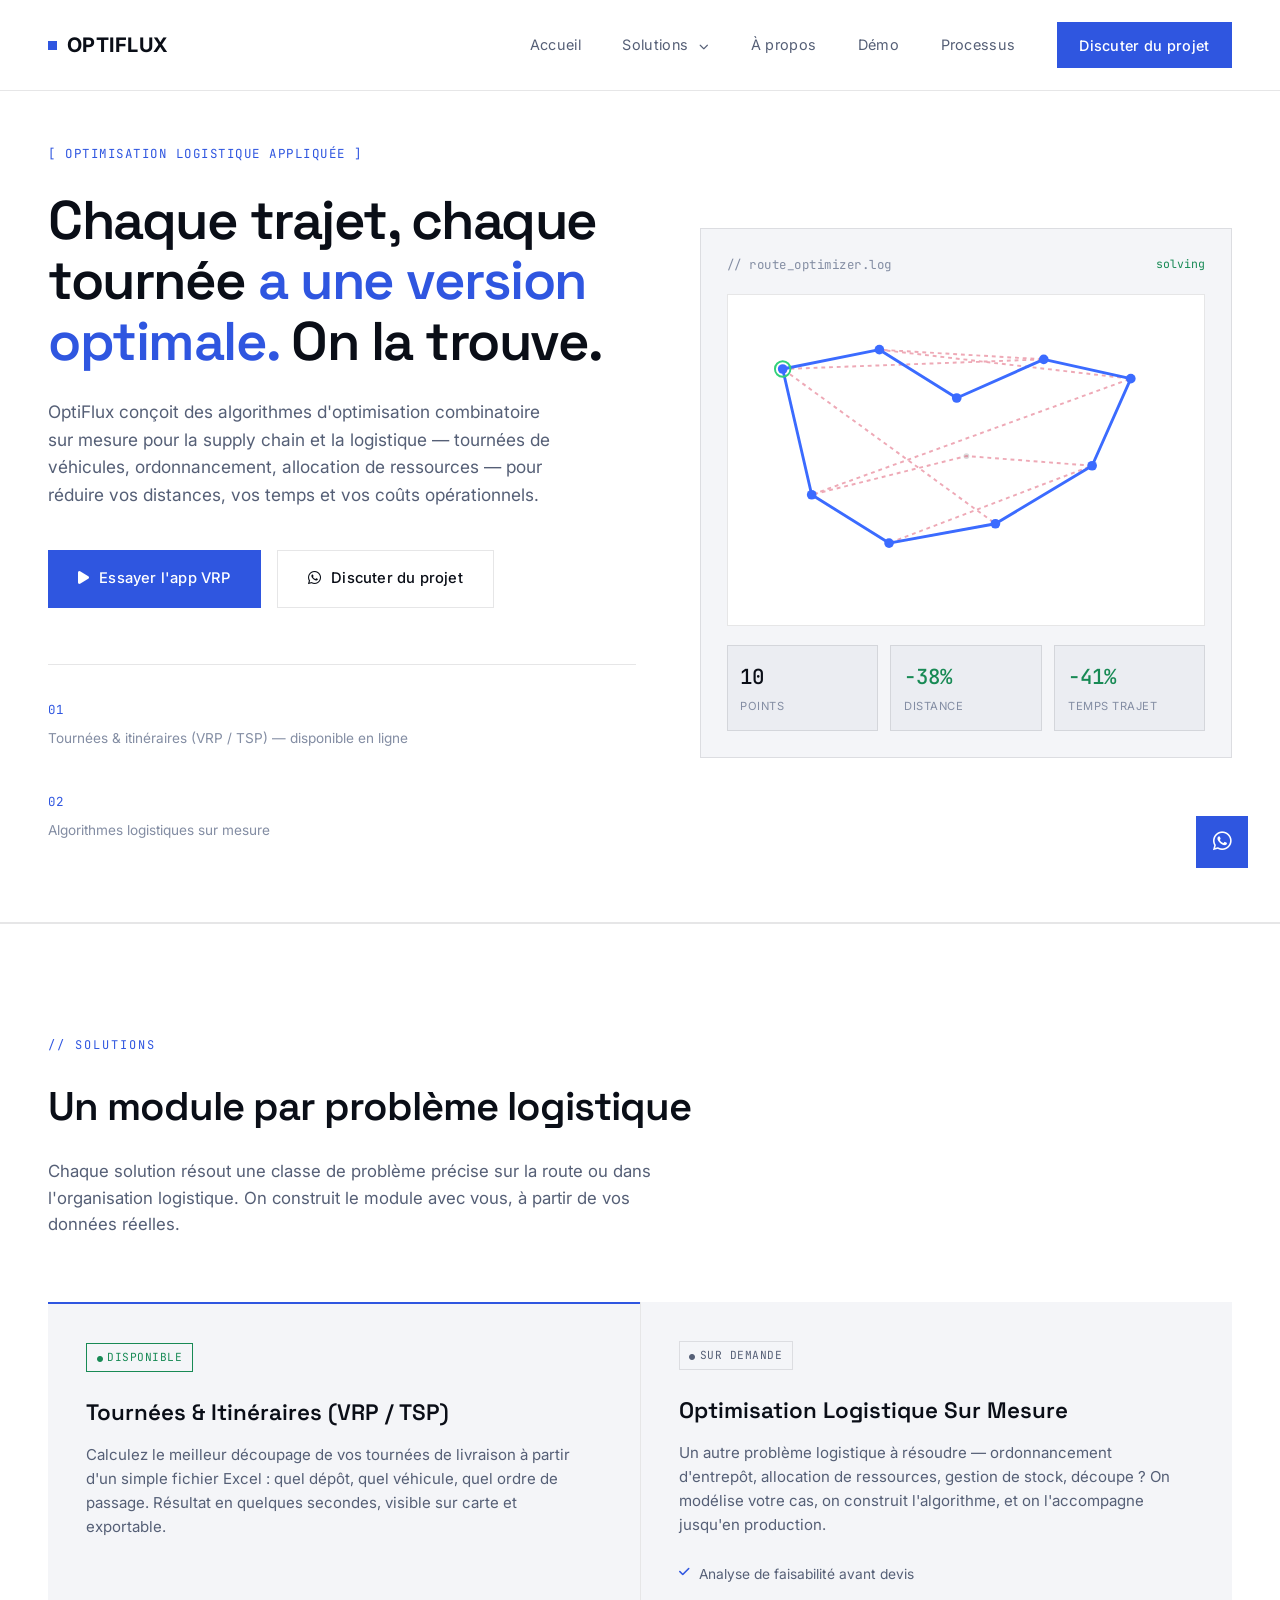
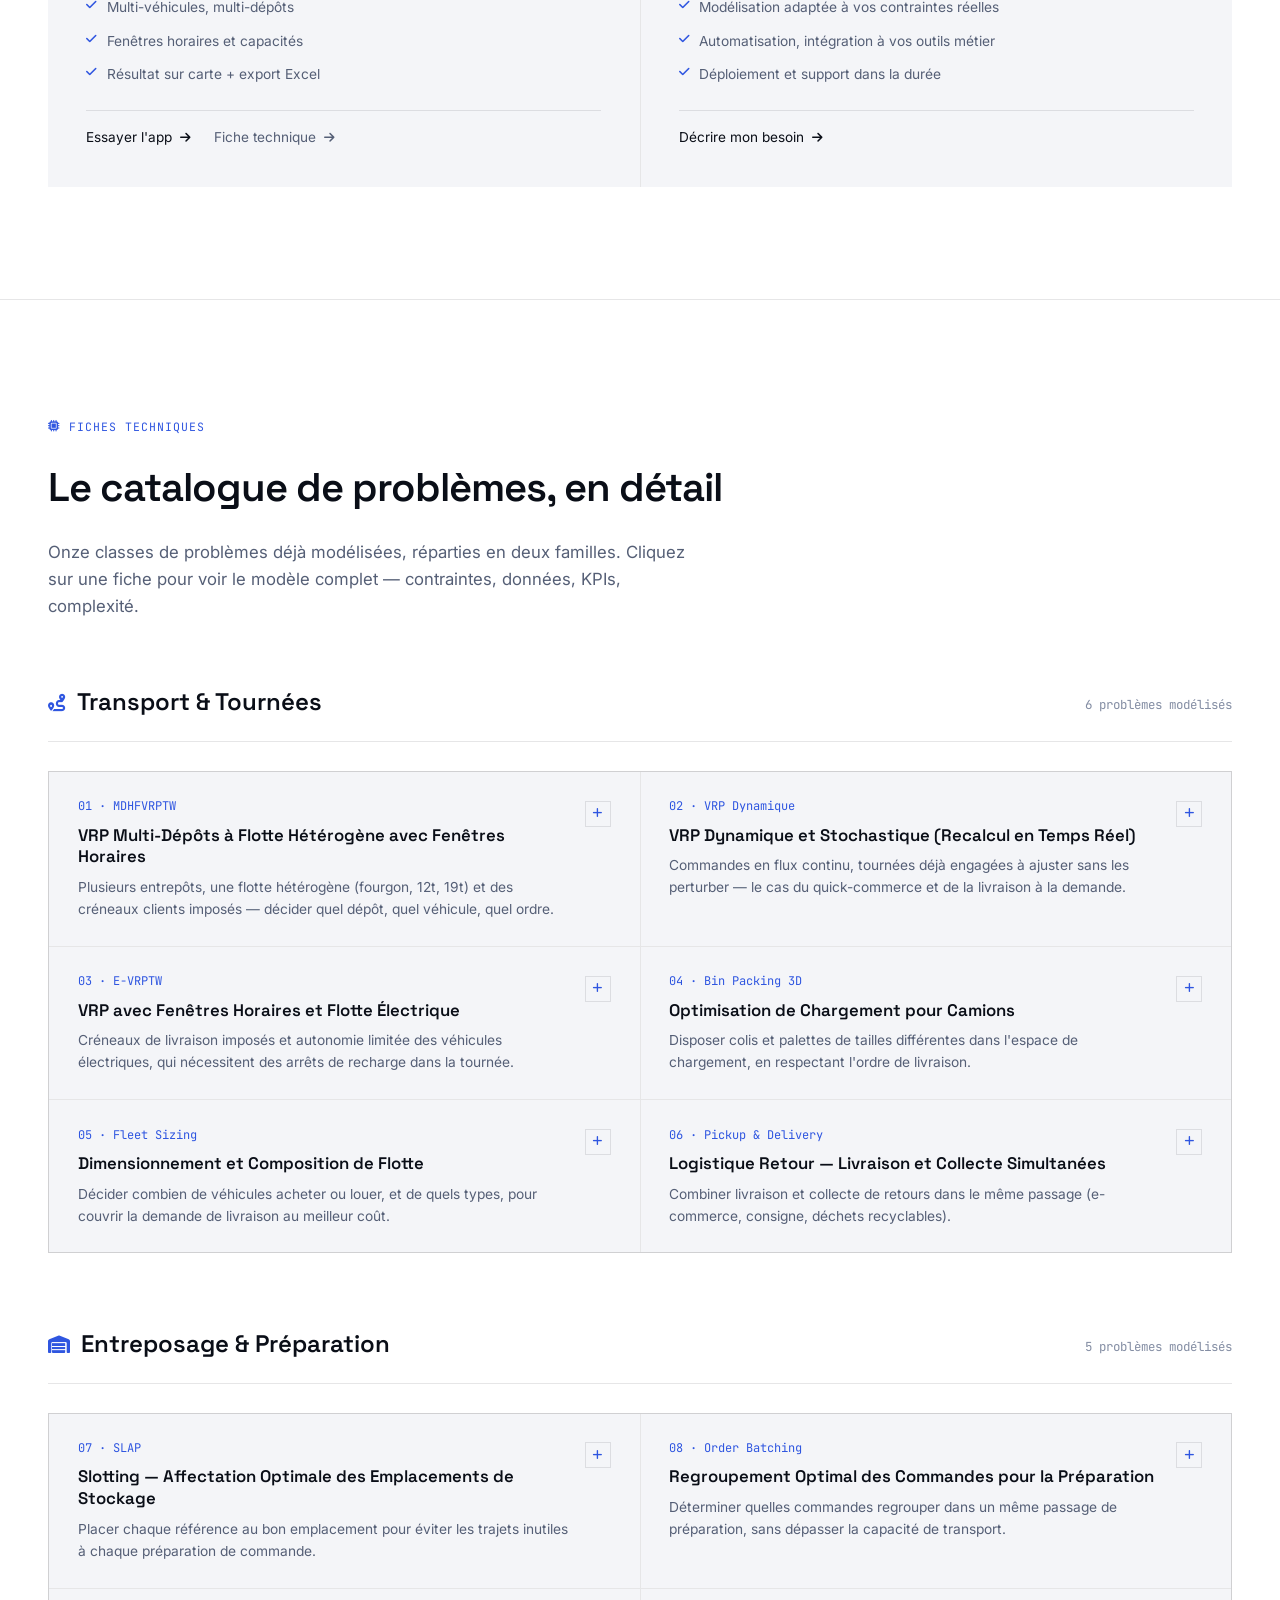
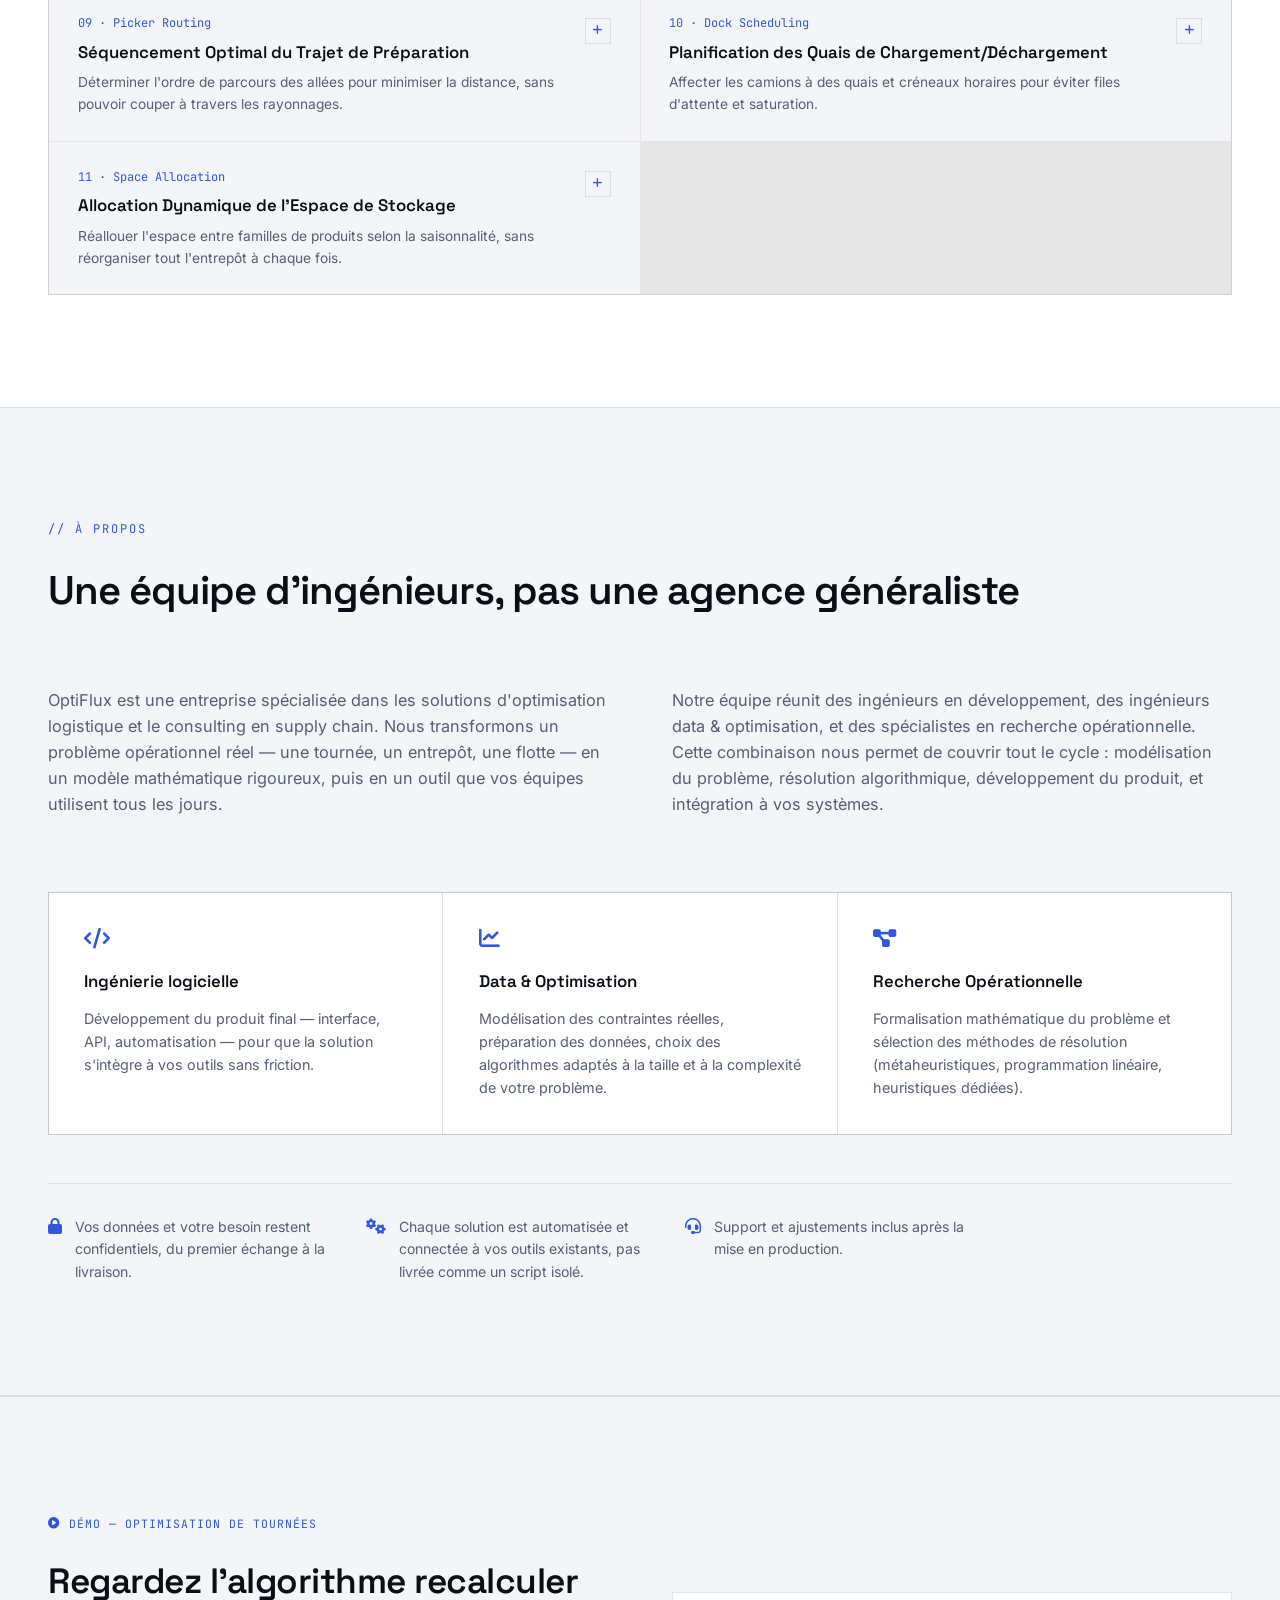
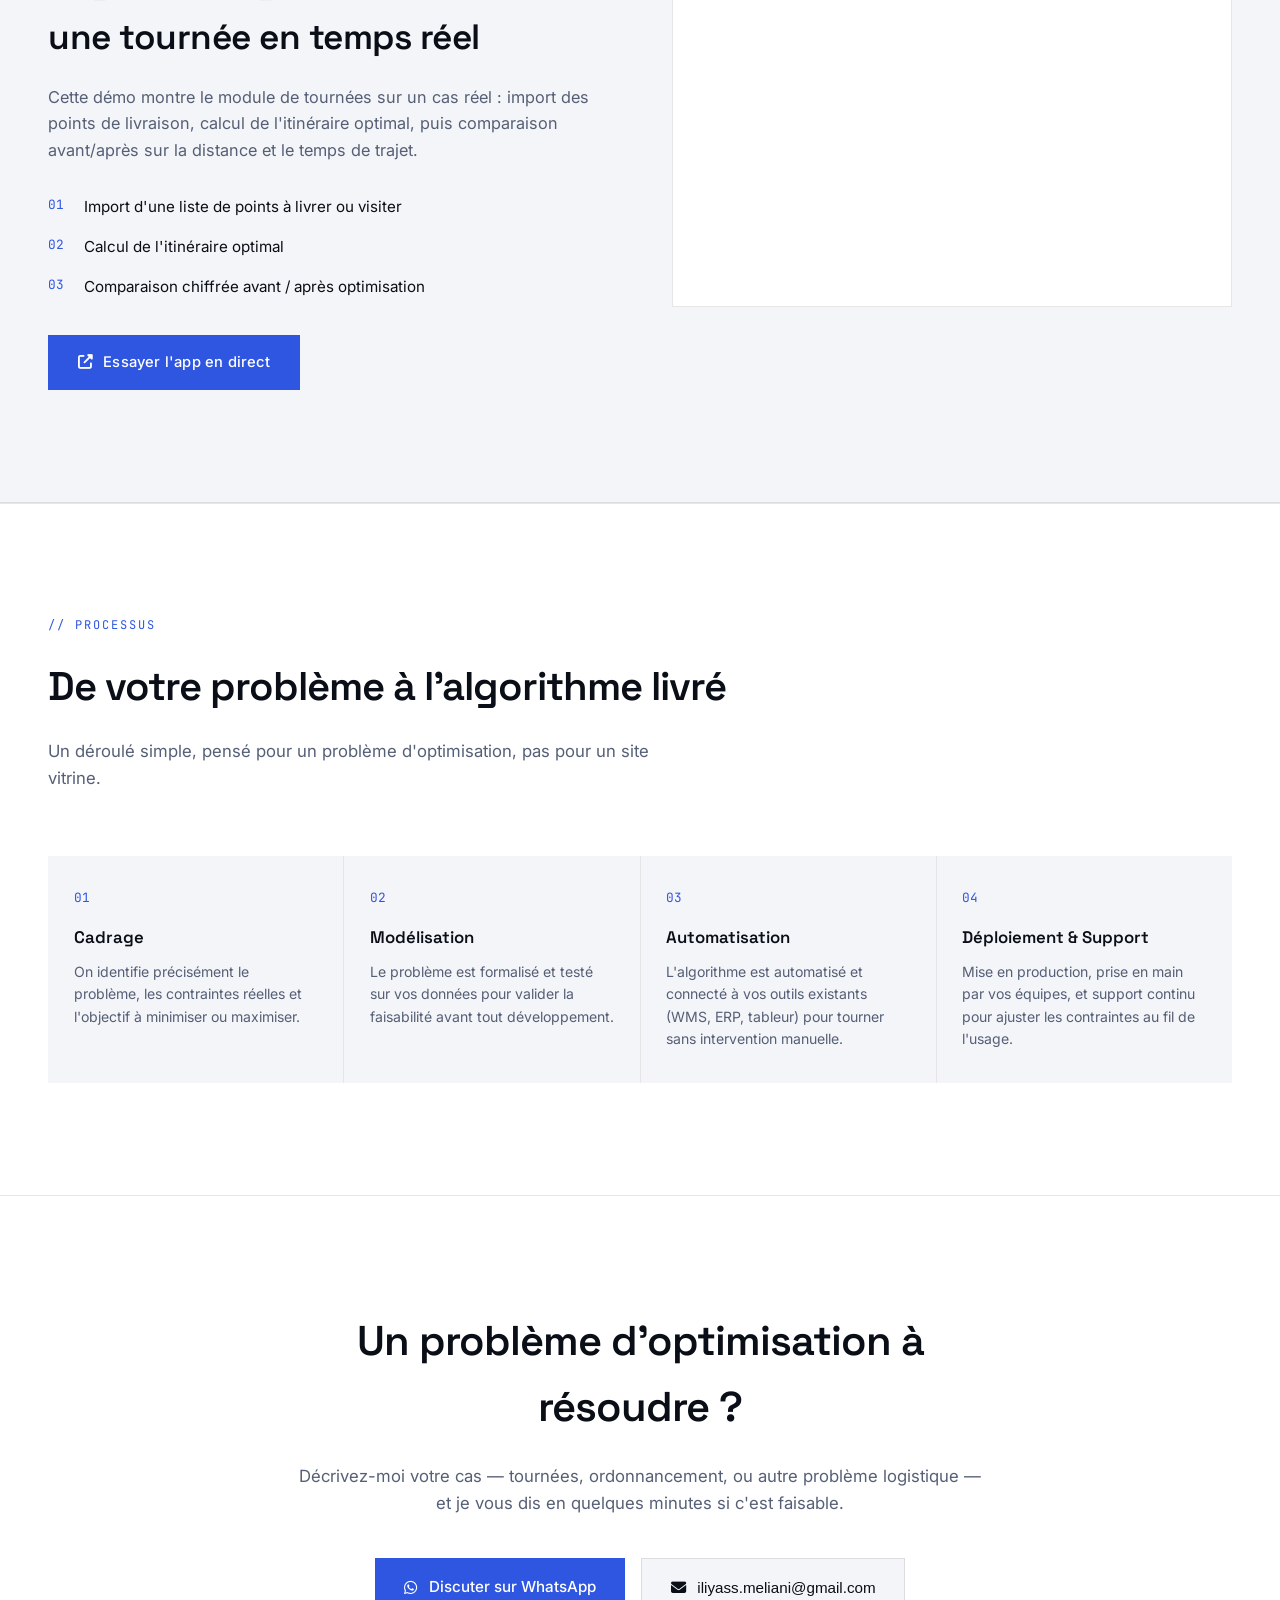
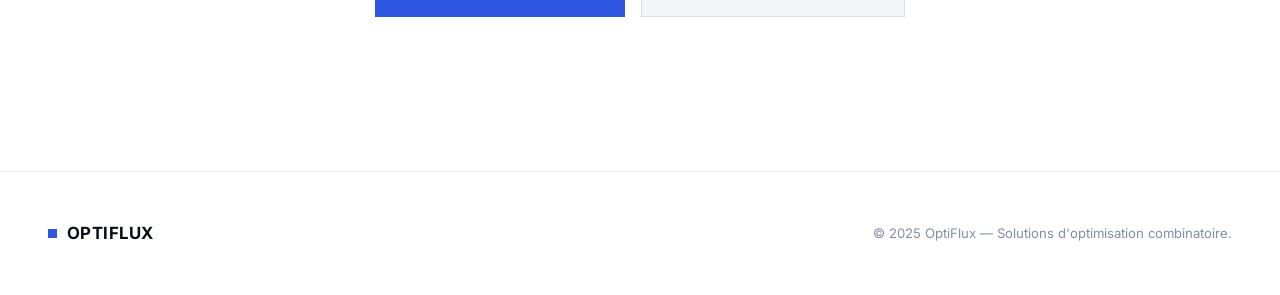
==== commit 6eb996f4: "Update index.html" ====
--- a/index.html
+++ b/index.html
@@ -290,10 +290,37 @@
   .cat-body ul li{font-size:0.85rem;color:var(--text-gray);display:flex;gap:0.55rem;align-items:flex-start;}
   .cat-body ul li i{color:var(--blue);margin-top:0.25rem;font-size:0.65rem;}
   .cat-complexity{margin-top:1.4rem;padding-top:1.2rem;border-top:1px solid var(--line);}
+  .cat-link{
+    display:inline-flex;align-items:center;gap:0.6rem;margin-top:1.4rem;padding-top:1.2rem;
+    border-top:1px solid var(--line);font-size:0.86rem;font-weight:500;color:var(--blue)!important;
+    text-decoration:none;width:100%;
+  }
+  .cat-link i{font-size:0.78rem;}
+  .cat-link:hover{color:#1e3fb8!important;}
 
   @media(max-width:1024px){
     .cat-grid{grid-template-columns:1fr;}
     .cat-body-grid{grid-template-columns:1fr;}
+  }
+
+  /* À PROPOS */
+  .about{background:var(--panel);border-top:1px solid var(--line);border-bottom:1px solid var(--line);}
+  .about-top{display:grid;grid-template-columns:1fr 1fr;gap:4rem;align-items:start;margin-bottom:3.5rem;}
+  .about-top p{color:var(--text-gray);font-size:1.02rem;margin-bottom:1.2rem;}
+  .about-top p:last-child{margin-bottom:0;}
+  .about-grid{display:grid;grid-template-columns:repeat(3,1fr);gap:1px;background:var(--line);border:1px solid var(--line);}
+  .about-card{background:var(--black);padding:2.2rem;}
+  .about-card i{color:var(--blue);font-size:1.3rem;margin-bottom:1.2rem;display:block;}
+  .about-card h4{font-size:1.05rem;font-weight:600;margin-bottom:0.7rem;}
+  .about-card p{font-size:0.9rem;color:var(--text-gray);}
+  .about-trust{display:flex;gap:2.4rem;flex-wrap:wrap;margin-top:3rem;padding-top:2rem;border-top:1px solid var(--line);}
+  .about-trust-item{display:flex;gap:0.8rem;align-items:flex-start;max-width:280px;}
+  .about-trust-item i{color:var(--blue);font-size:1rem;margin-top:0.15rem;}
+  .about-trust-item span{font-size:0.88rem;color:var(--text-gray);}
+
+  @media(max-width:1024px){
+    .about-top{grid-template-columns:1fr;gap:1.5rem;}
+    .about-grid{grid-template-columns:1fr;}
   }
 </style>
 </head>
@@ -311,6 +338,7 @@
           <a href="#entreposage">Entreposage & Préparation <span class="count">05</span></a>
         </div>
       </li>
+      <li><a href="#apropos">À propos</a></li>
       <li><a href="#demo">Démo</a></li>
       <li><a href="#process">Processus</a></li>
       <li><a href="#contact" class="nav-cta">Discuter du projet</a></li>
@@ -402,11 +430,12 @@
       <div class="sol-card fade-in">
         <span class="sol-status custom"><i class="fas fa-circle" style="font-size:6px;margin-right:4px;"></i>Sur demande</span>
         <h3>Optimisation Logistique Sur Mesure</h3>
-        <p class="sol-desc">Un autre problème logistique à résoudre — ordonnancement d'entrepôt, allocation de ressources, gestion de stock, découpe ? On modélise votre cas et on construit l'algorithme correspondant.</p>
+        <p class="sol-desc">Un autre problème logistique à résoudre — ordonnancement d'entrepôt, allocation de ressources, gestion de stock, découpe ? On modélise votre cas, on construit l'algorithme, et on l'accompagne jusqu'en production.</p>
         <ul class="sol-feats">
           <li><i class="fas fa-check"></i>Analyse de faisabilité avant devis</li>
           <li><i class="fas fa-check"></i>Modélisation adaptée à vos contraintes réelles</li>
-          <li><i class="fas fa-check"></i>Intégration à vos outils métier</li>
+          <li><i class="fas fa-check"></i>Automatisation, intégration à vos outils métier</li>
+          <li><i class="fas fa-check"></i>Déploiement et support dans la durée</li>
         </ul>
         <a href="#contact" class="sol-cta">Décrire mon besoin <i class="fas fa-arrow-right"></i></a>
       </div>
@@ -472,6 +501,7 @@
               <h5 style="margin-top:0;">Complexité</h5>
               <p>Combine trois sous-problèmes couplés (affectation dépôt, choix du véhicule, séquencement) — métaheuristiques à grand voisinage (ALNS) ou décomposition avec heuristique de coordination.</p>
             </div>
+            <a href="https://wa.me/212608093489?text=Bonjour%2C%20je%20suis%20int%C3%A9ress%C3%A9%28e%29%20par%20la%20solution%20%C2%AB%C2%A0VRP%20Multi-D%C3%A9p%C3%B4ts%20%C3%A0%20Flotte%20H%C3%A9t%C3%A9rog%C3%A8ne%20%28MDHFVRPTW%29%C2%A0%C2%BB%2C%20pouvez-vous%20m%27en%20dire%20plus%20%3F" class="cat-link" target="_blank" rel="noopener">Demander cette solution <i class="fas fa-arrow-right"></i></a>
           </div>
         </details>
 
@@ -517,6 +547,7 @@
               <h5 style="margin-top:0;">Complexité</h5>
               <p>Extension du VRP dynamique — heuristiques d'insertion rapide (cheapest insertion, regret-based) plutôt que des métaheuristiques lentes, pour respecter la contrainte de temps de calcul.</p>
             </div>
+            <a href="https://wa.me/212608093489?text=Bonjour%2C%20je%20suis%20int%C3%A9ress%C3%A9%28e%29%20par%20la%20solution%20%C2%AB%C2%A0VRP%20Dynamique%20et%20Stochastique%20%28recalcul%20temps%20r%C3%A9el%29%C2%A0%C2%BB%2C%20pouvez-vous%20m%27en%20dire%20plus%20%3F" class="cat-link" target="_blank" rel="noopener">Demander cette solution <i class="fas fa-arrow-right"></i></a>
           </div>
         </details>
 
@@ -562,6 +593,7 @@
               <h5 style="margin-top:0;">Complexité</h5>
               <p>Extension du VRP classique, plus contrainte — métaheuristiques hybrides (recherche à voisinage large, ALNS) en raison du couplage temps/énergie.</p>
             </div>
+            <a href="https://wa.me/212608093489?text=Bonjour%2C%20je%20suis%20int%C3%A9ress%C3%A9%28e%29%20par%20la%20solution%20%C2%AB%C2%A0VRP%20avec%20Fen%C3%AAtres%20Horaires%20et%20Flotte%20%C3%89lectrique%20%28E-VRPTW%29%C2%A0%C2%BB%2C%20pouvez-vous%20m%27en%20dire%20plus%20%3F" class="cat-link" target="_blank" rel="noopener">Demander cette solution <i class="fas fa-arrow-right"></i></a>
           </div>
         </details>
 
@@ -607,6 +639,7 @@
               <h5 style="margin-top:0;">Complexité</h5>
               <p>NP-difficile (généralisation du bin packing) — heuristiques constructives (extreme points, guillotine cut) combinées à une recherche locale.</p>
             </div>
+            <a href="https://wa.me/212608093489?text=Bonjour%2C%20je%20suis%20int%C3%A9ress%C3%A9%28e%29%20par%20la%20solution%20%C2%AB%C2%A0Optimisation%20de%20Chargement%20%28Bin%20Packing%203D%29%C2%A0%C2%BB%2C%20pouvez-vous%20m%27en%20dire%20plus%20%3F" class="cat-link" target="_blank" rel="noopener">Demander cette solution <i class="fas fa-arrow-right"></i></a>
           </div>
         </details>
 
@@ -652,6 +685,7 @@
               <h5 style="margin-top:0;">Complexité</h5>
               <p>Problème d'optimisation stochastique ou en programmation linéaire mixte selon le niveau de détail (demande déterministe vs. incertaine).</p>
             </div>
+            <a href="https://wa.me/212608093489?text=Bonjour%2C%20je%20suis%20int%C3%A9ress%C3%A9%28e%29%20par%20la%20solution%20%C2%AB%C2%A0Dimensionnement%20et%20Composition%20de%20Flotte%C2%A0%C2%BB%2C%20pouvez-vous%20m%27en%20dire%20plus%20%3F" class="cat-link" target="_blank" rel="noopener">Demander cette solution <i class="fas fa-arrow-right"></i></a>
           </div>
         </details>
 
@@ -695,6 +729,7 @@
               <h5 style="margin-top:0;">Complexité</h5>
               <p>NP-difficile, plus contraint qu'un VRP classique du fait des relations de précédence — métaheuristiques (ALNS, recherche tabou) adaptées à l'appariement collecte/livraison.</p>
             </div>
+            <a href="https://wa.me/212608093489?text=Bonjour%2C%20je%20suis%20int%C3%A9ress%C3%A9%28e%29%20par%20la%20solution%20%C2%AB%C2%A0Logistique%20Retour%20-%20Livraison%20et%20Collecte%20Simultan%C3%A9es%C2%A0%C2%BB%2C%20pouvez-vous%20m%27en%20dire%20plus%20%3F" class="cat-link" target="_blank" rel="noopener">Demander cette solution <i class="fas fa-arrow-right"></i></a>
           </div>
         </details>
 
@@ -751,6 +786,7 @@
               <h5 style="margin-top:0;">Complexité</h5>
               <p>Problème d'affectation quadratique (QAP) simplifié — heuristiques de tri par fréquence (ABC/Pareto) combinées à une recherche locale pour les contraintes de compatibilité.</p>
             </div>
+            <a href="https://wa.me/212608093489?text=Bonjour%2C%20je%20suis%20int%C3%A9ress%C3%A9%28e%29%20par%20la%20solution%20%C2%AB%C2%A0Slotting%20-%20Affectation%20des%20Emplacements%20de%20Stockage%C2%A0%C2%BB%2C%20pouvez-vous%20m%27en%20dire%20plus%20%3F" class="cat-link" target="_blank" rel="noopener">Demander cette solution <i class="fas fa-arrow-right"></i></a>
           </div>
         </details>
 
@@ -796,6 +832,7 @@
               <h5 style="margin-top:0;">Complexité</h5>
               <p>NP-difficile (proche du bin packing avec contrainte de similarité spatiale) — heuristiques gloutonnes (seed order + saving algorithm) ou clustering suivi d'un ajustement de capacité.</p>
             </div>
+            <a href="https://wa.me/212608093489?text=Bonjour%2C%20je%20suis%20int%C3%A9ress%C3%A9%28e%29%20par%20la%20solution%20%C2%AB%C2%A0Order%20Batching%20-%20Regroupement%20des%20Commandes%C2%A0%C2%BB%2C%20pouvez-vous%20m%27en%20dire%20plus%20%3F" class="cat-link" target="_blank" rel="noopener">Demander cette solution <i class="fas fa-arrow-right"></i></a>
           </div>
         </details>
 
@@ -841,6 +878,7 @@
               <h5 style="margin-top:0;">Complexité</h5>
               <p>Cas particulier du TSP sur un graphe contraint — algorithme de Ratliff & Rosenthal (optimal en temps polynomial pour la topologie classique) ou heuristiques (stratégie en S) pour les entrepôts non standards.</p>
             </div>
+            <a href="https://wa.me/212608093489?text=Bonjour%2C%20je%20suis%20int%C3%A9ress%C3%A9%28e%29%20par%20la%20solution%20%C2%AB%C2%A0Picker%20Routing%20-%20S%C3%A9quencement%20du%20Trajet%20de%20Pr%C3%A9paration%C2%A0%C2%BB%2C%20pouvez-vous%20m%27en%20dire%20plus%20%3F" class="cat-link" target="_blank" rel="noopener">Demander cette solution <i class="fas fa-arrow-right"></i></a>
           </div>
         </details>
 
@@ -886,6 +924,7 @@
               <h5 style="margin-top:0;">Complexité</h5>
               <p>Proche d'un ordonnancement de machines parallèles avec fenêtres — programmation linéaire en nombres entiers pour un nombre restreint de quais, ou heuristiques de liste priorisée en temps réel.</p>
             </div>
+            <a href="https://wa.me/212608093489?text=Bonjour%2C%20je%20suis%20int%C3%A9ress%C3%A9%28e%29%20par%20la%20solution%20%C2%AB%C2%A0Planification%20des%20Quais%20de%20Chargement%2FD%C3%A9chargement%C2%A0%C2%BB%2C%20pouvez-vous%20m%27en%20dire%20plus%20%3F" class="cat-link" target="_blank" rel="noopener">Demander cette solution <i class="fas fa-arrow-right"></i></a>
           </div>
         </details>
 
@@ -931,12 +970,51 @@
               <h5 style="margin-top:0;">Complexité</h5>
               <p>Optimisation sous incertitude (programmation stochastique ou robuste selon la qualité des prévisions) — programmation linéaire multi-période ou heuristiques de réallocation périodique.</p>
             </div>
+            <a href="https://wa.me/212608093489?text=Bonjour%2C%20je%20suis%20int%C3%A9ress%C3%A9%28e%29%20par%20la%20solution%20%C2%AB%C2%A0Allocation%20Dynamique%20de%20l%27Espace%20de%20Stockage%C2%A0%C2%BB%2C%20pouvez-vous%20m%27en%20dire%20plus%20%3F" class="cat-link" target="_blank" rel="noopener">Demander cette solution <i class="fas fa-arrow-right"></i></a>
           </div>
         </details>
 
       </div>
     </div>
 
+  </div>
+</section>
+
+<section class="about" id="apropos">
+  <div class="section-inner">
+    <div class="section-head fade-in">
+      <div class="section-label">// À propos</div>
+      <h2 class="section-title">Une équipe d'ingénieurs, pas une agence généraliste</h2>
+    </div>
+
+    <div class="about-top fade-in">
+      <p>OptiFlux est une entreprise spécialisée dans les solutions d'optimisation logistique et le consulting en supply chain. Nous transformons un problème opérationnel réel — une tournée, un entrepôt, une flotte — en un modèle mathématique rigoureux, puis en un outil que vos équipes utilisent tous les jours.</p>
+      <p>Notre équipe réunit des ingénieurs en développement, des ingénieurs data & optimisation, et des spécialistes en recherche opérationnelle. Cette combinaison nous permet de couvrir tout le cycle : modélisation du problème, résolution algorithmique, développement du produit, et intégration à vos systèmes.</p>
+    </div>
+
+    <div class="about-grid fade-in">
+      <div class="about-card">
+        <i class="fas fa-code"></i>
+        <h4>Ingénierie logicielle</h4>
+        <p>Développement du produit final — interface, API, automatisation — pour que la solution s'intègre à vos outils sans friction.</p>
+      </div>
+      <div class="about-card">
+        <i class="fas fa-chart-line"></i>
+        <h4>Data & Optimisation</h4>
+        <p>Modélisation des contraintes réelles, préparation des données, choix des algorithmes adaptés à la taille et à la complexité de votre problème.</p>
+      </div>
+      <div class="about-card">
+        <i class="fas fa-diagram-project"></i>
+        <h4>Recherche Opérationnelle</h4>
+        <p>Formalisation mathématique du problème et sélection des méthodes de résolution (métaheuristiques, programmation linéaire, heuristiques dédiées).</p>
+      </div>
+    </div>
+
+    <div class="about-trust fade-in">
+      <div class="about-trust-item"><i class="fas fa-lock"></i><span>Vos données et votre besoin restent confidentiels, du premier échange à la livraison.</span></div>
+      <div class="about-trust-item"><i class="fas fa-gears"></i><span>Chaque solution est automatisée et connectée à vos outils existants, pas livrée comme un script isolé.</span></div>
+      <div class="about-trust-item"><i class="fas fa-headset"></i><span>Support et ajustements inclus après la mise en production.</span></div>
+    </div>
   </div>
 </section>
 
@@ -978,8 +1056,8 @@
     <div class="process-grid">
       <div class="pstep fade-in"><span class="pnum mono">01</span><h4>Cadrage</h4><p>On identifie précisément le problème, les contraintes réelles et l'objectif à minimiser ou maximiser.</p></div>
       <div class="pstep fade-in"><span class="pnum mono">02</span><h4>Modélisation</h4><p>Le problème est formalisé et testé sur vos données pour valider la faisabilité avant tout développement.</p></div>
-      <div class="pstep fade-in"><span class="pnum mono">03</span><h4>Intégration</h4><p>L'algorithme est connecté à vos outils existants (WMS, ERP, tableur) sans bouleverser vos process.</p></div>
-      <div class="pstep fade-in"><span class="pnum mono">04</span><h4>Suivi</h4><p>Mesure continue des gains réels et ajustements des contraintes au fil de l'usage.</p></div>
+      <div class="pstep fade-in"><span class="pnum mono">03</span><h4>Automatisation</h4><p>L'algorithme est automatisé et connecté à vos outils existants (WMS, ERP, tableur) pour tourner sans intervention manuelle.</p></div>
+      <div class="pstep fade-in"><span class="pnum mono">04</span><h4>Déploiement & Support</h4><p>Mise en production, prise en main par vos équipes, et support continu pour ajuster les contraintes au fil de l'usage.</p></div>
     </div>
   </div>
 </section>
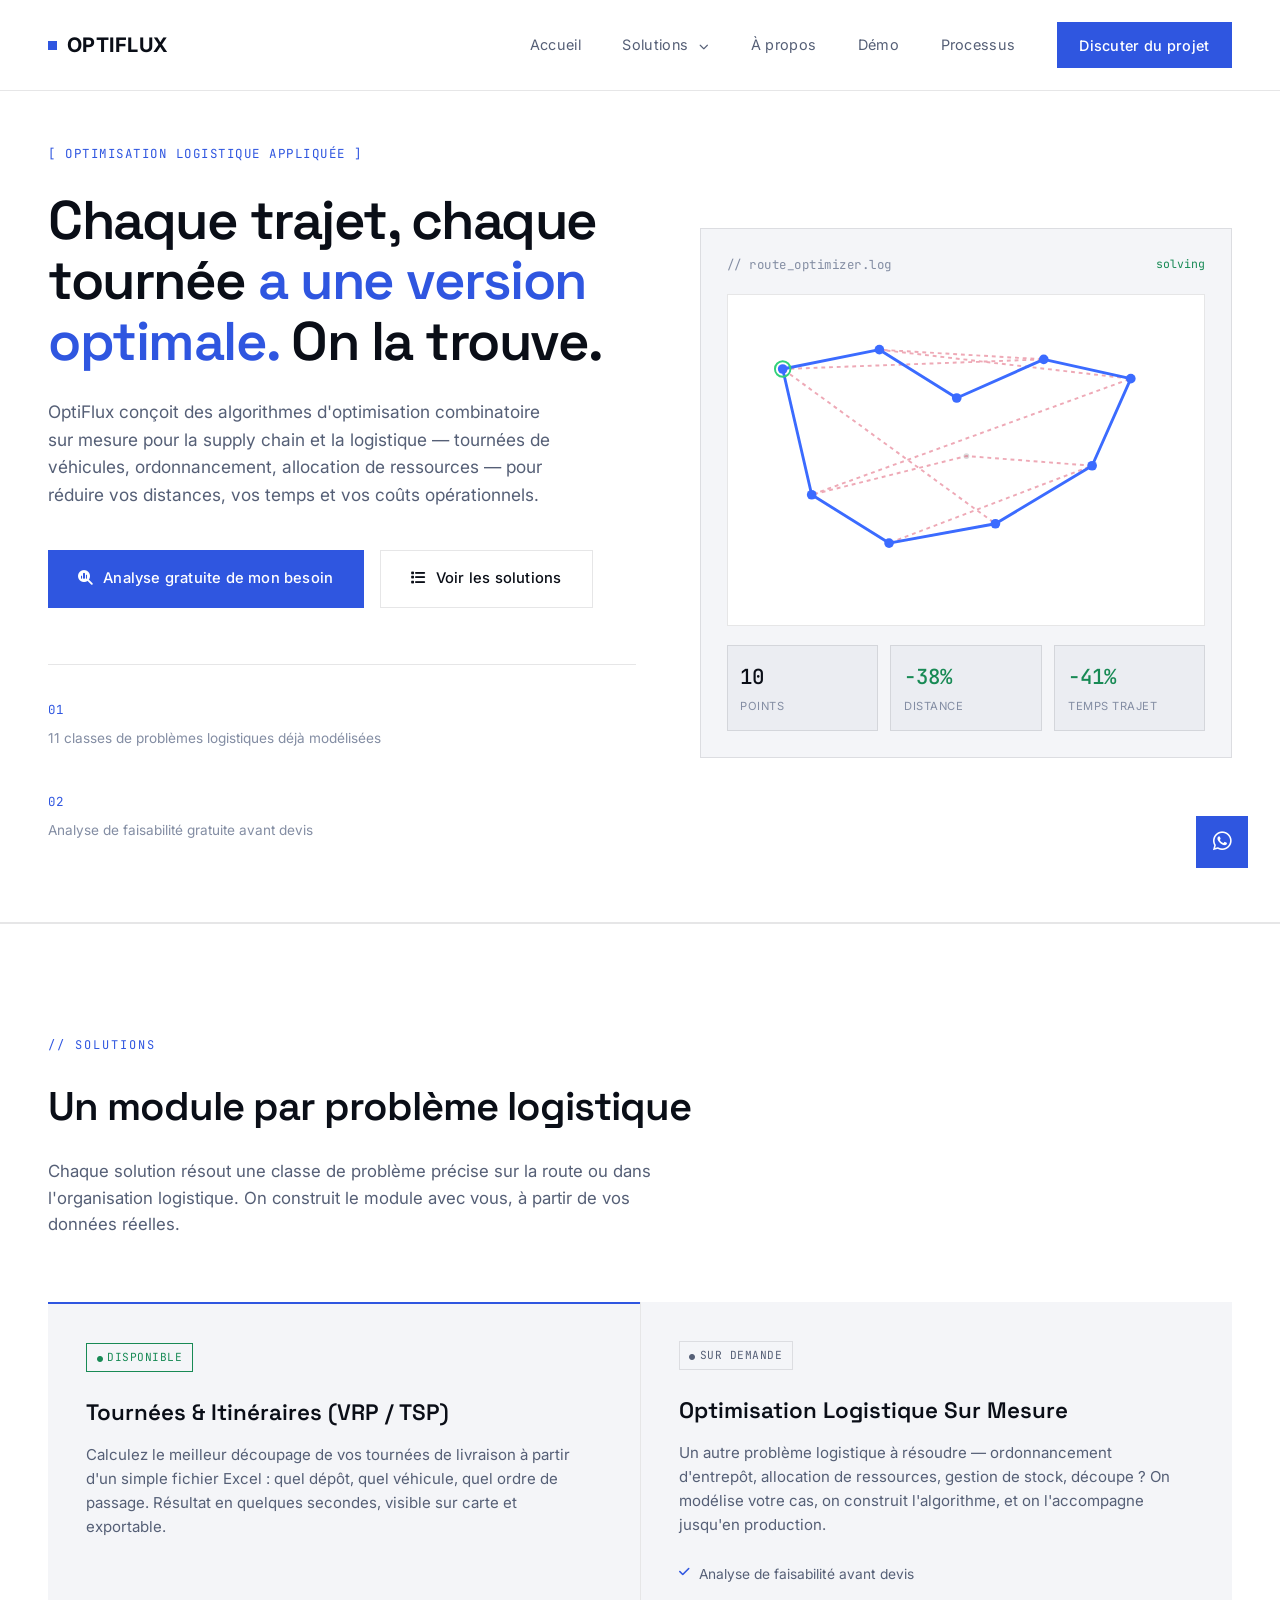
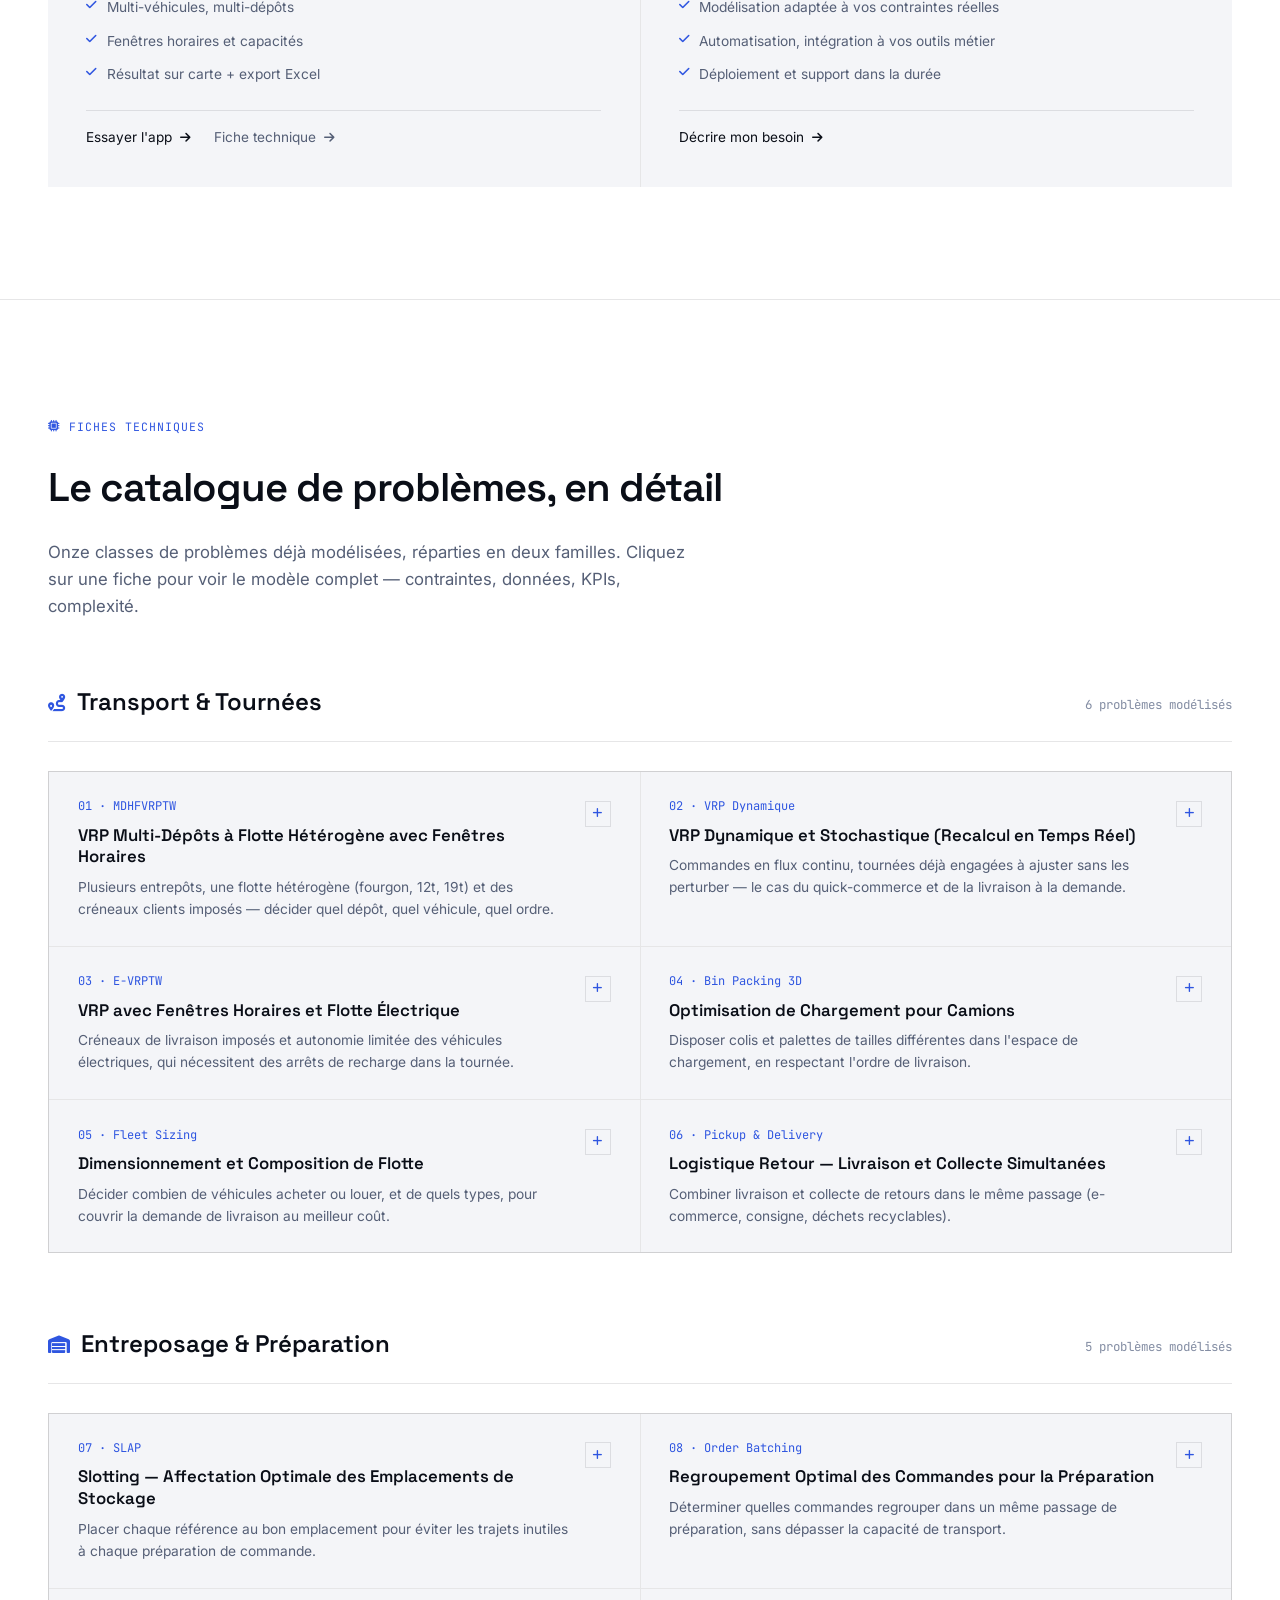
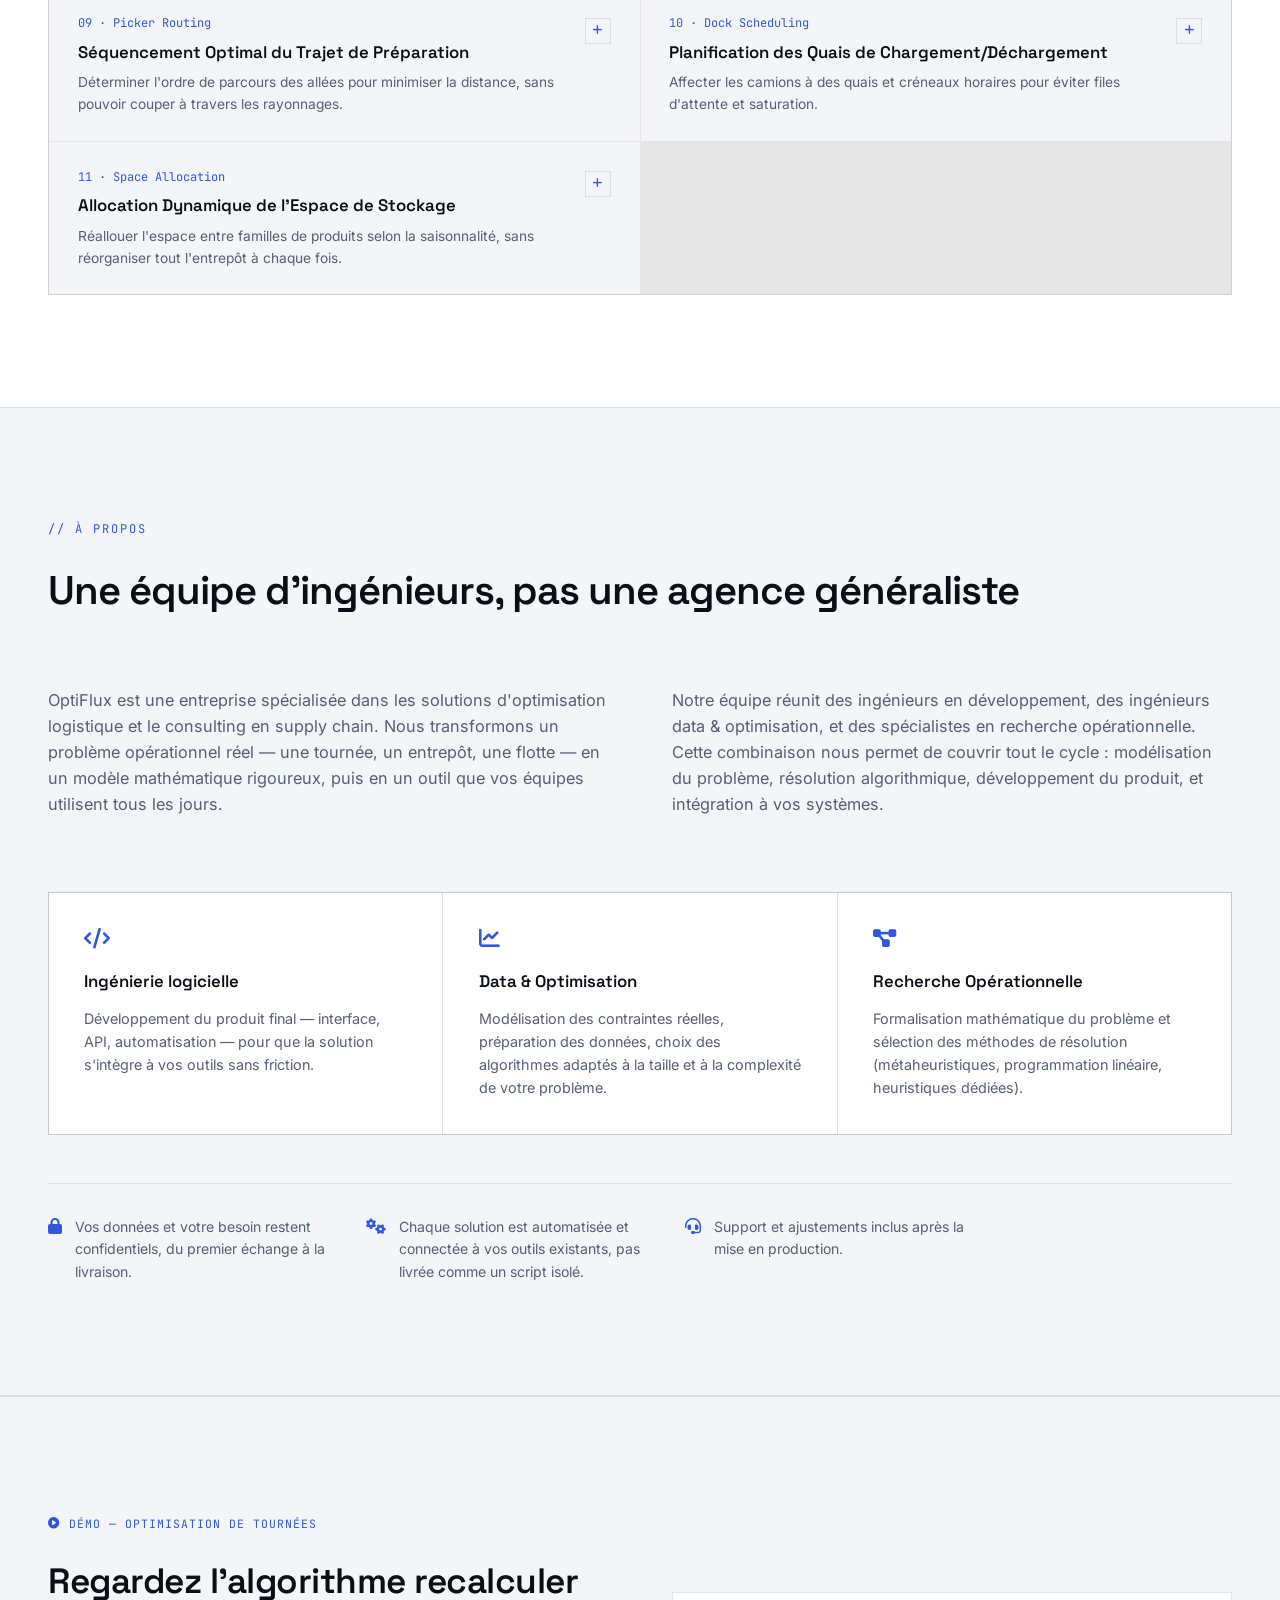
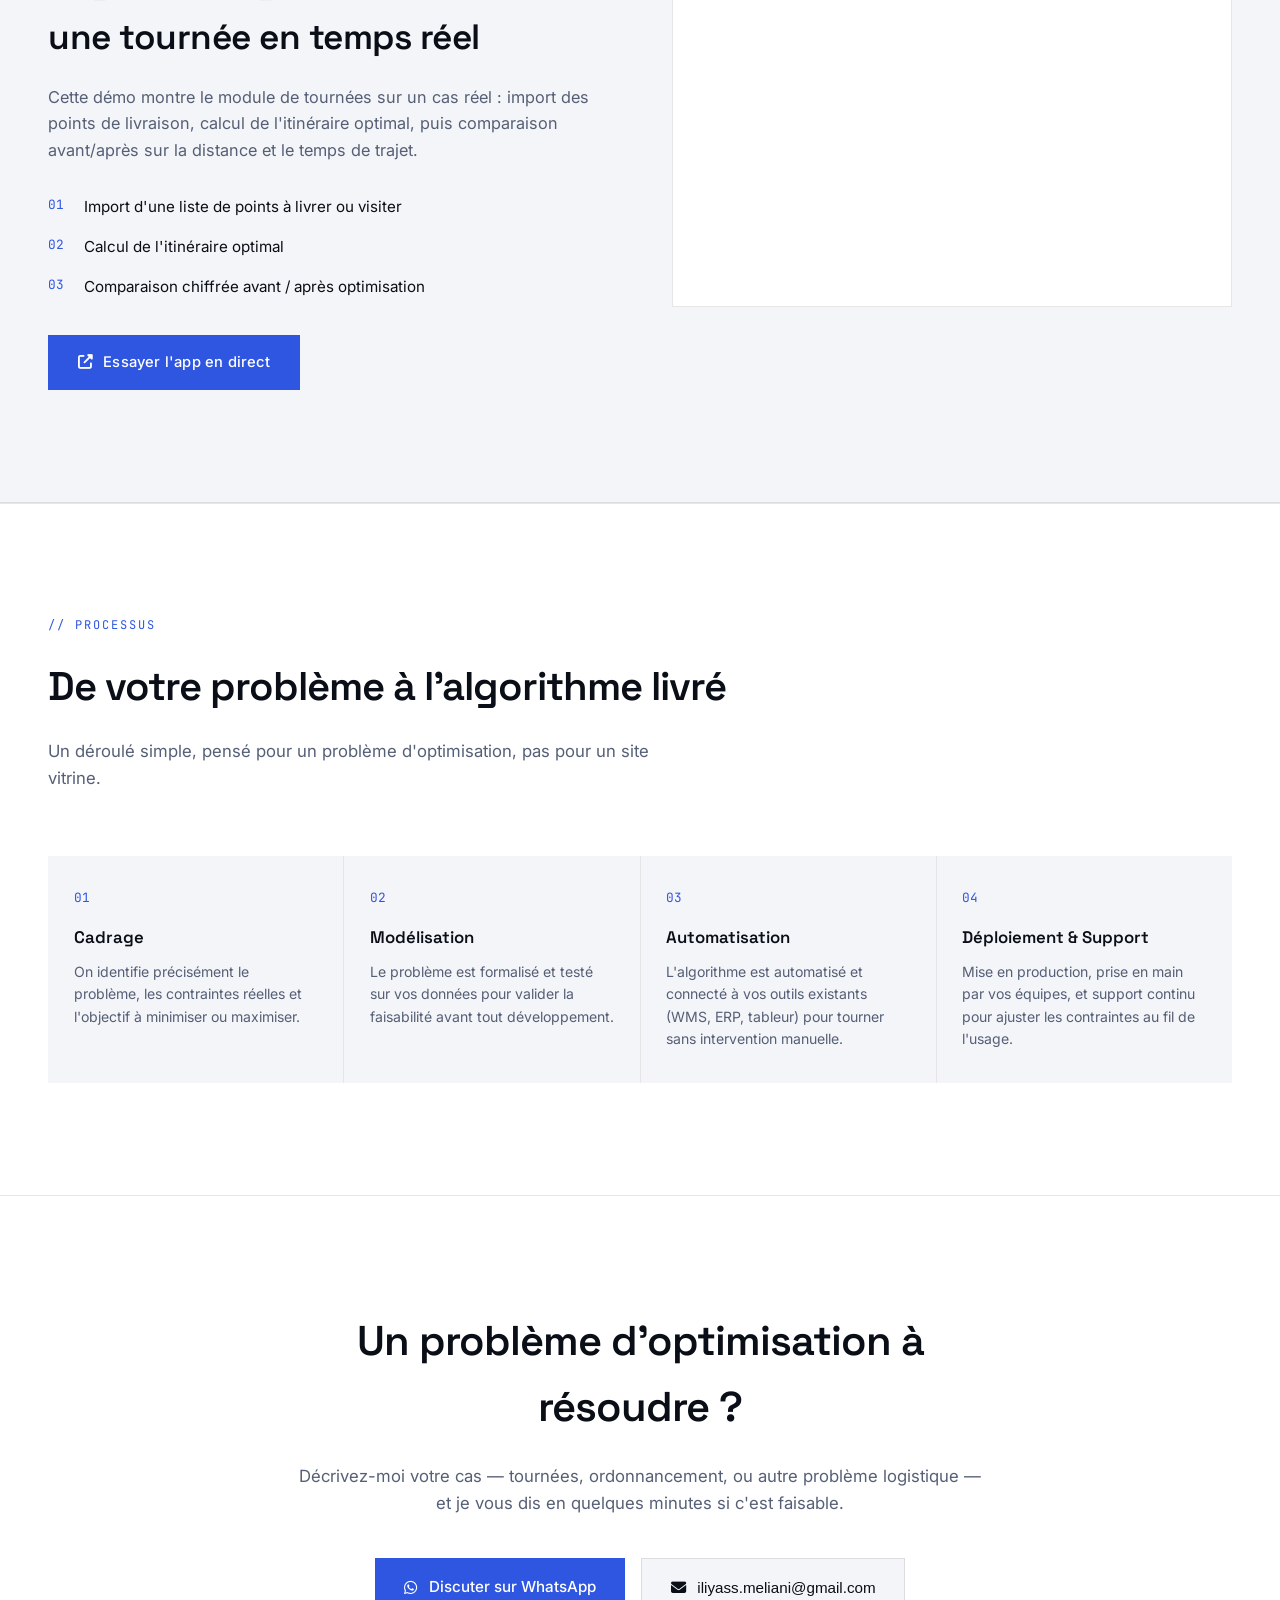
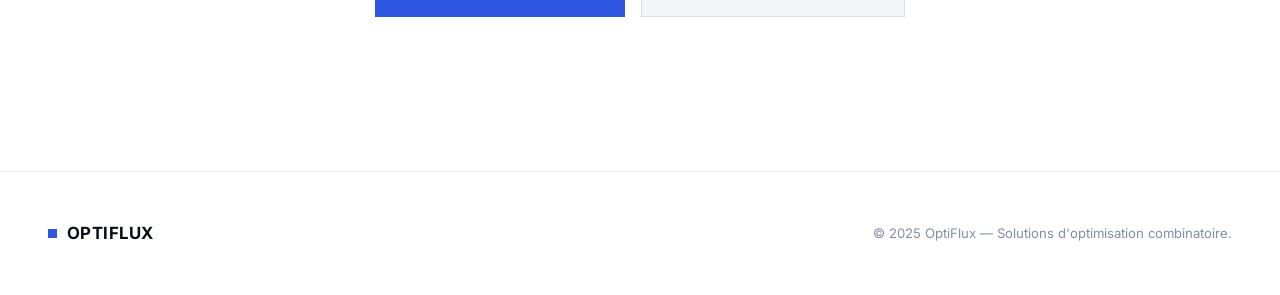
==== commit 662cfb53: "Update call-to-action buttons and meta information" ====
--- a/index.html
+++ b/index.html
@@ -354,12 +354,12 @@
       <h1>Chaque trajet, chaque tournée <span class="hl">a une version optimale.</span> On la trouve.</h1>
       <p>OptiFlux conçoit des algorithmes d'optimisation combinatoire sur mesure pour la supply chain et la logistique — tournées de véhicules, ordonnancement, allocation de ressources — pour réduire vos distances, vos temps et vos coûts opérationnels.</p>
       <div class="btn-group">
-        <a href="https://meliani.pythonanywhere.com/" class="btn btn-primary" target="_blank" rel="noopener"><i class="fas fa-play"></i> Essayer l'app VRP</a>
-        <a href="#contact" class="btn btn-outline"><i class="fab fa-whatsapp"></i> Discuter du projet</a>
+        <a href="https://wa.me/212608093489?text=Bonjour%2C%20je%20souhaite%20une%20analyse%20gratuite%20de%20mon%20besoin%20logistique" class="btn btn-primary" target="_blank" rel="noopener"><i class="fas fa-magnifying-glass-chart"></i> Analyse gratuite de mon besoin</a>
+        <a href="#solutions" class="btn btn-outline"><i class="fas fa-list"></i> Voir les solutions</a>
       </div>
       <div class="hero-meta">
-        <div class="meta-item"><span class="mono">01</span><span class="label">Tournées & itinéraires (VRP / TSP) — disponible en ligne</span></div>
-        <div class="meta-item"><span class="mono">02</span><span class="label">Algorithmes logistiques sur mesure</span></div>
+        <div class="meta-item"><span class="mono">01</span><span class="label">11 classes de problèmes logistiques déjà modélisées</span></div>
+        <div class="meta-item"><span class="mono">02</span><span class="label">Analyse de faisabilité gratuite avant devis</span></div>
       </div>
     </div>
 
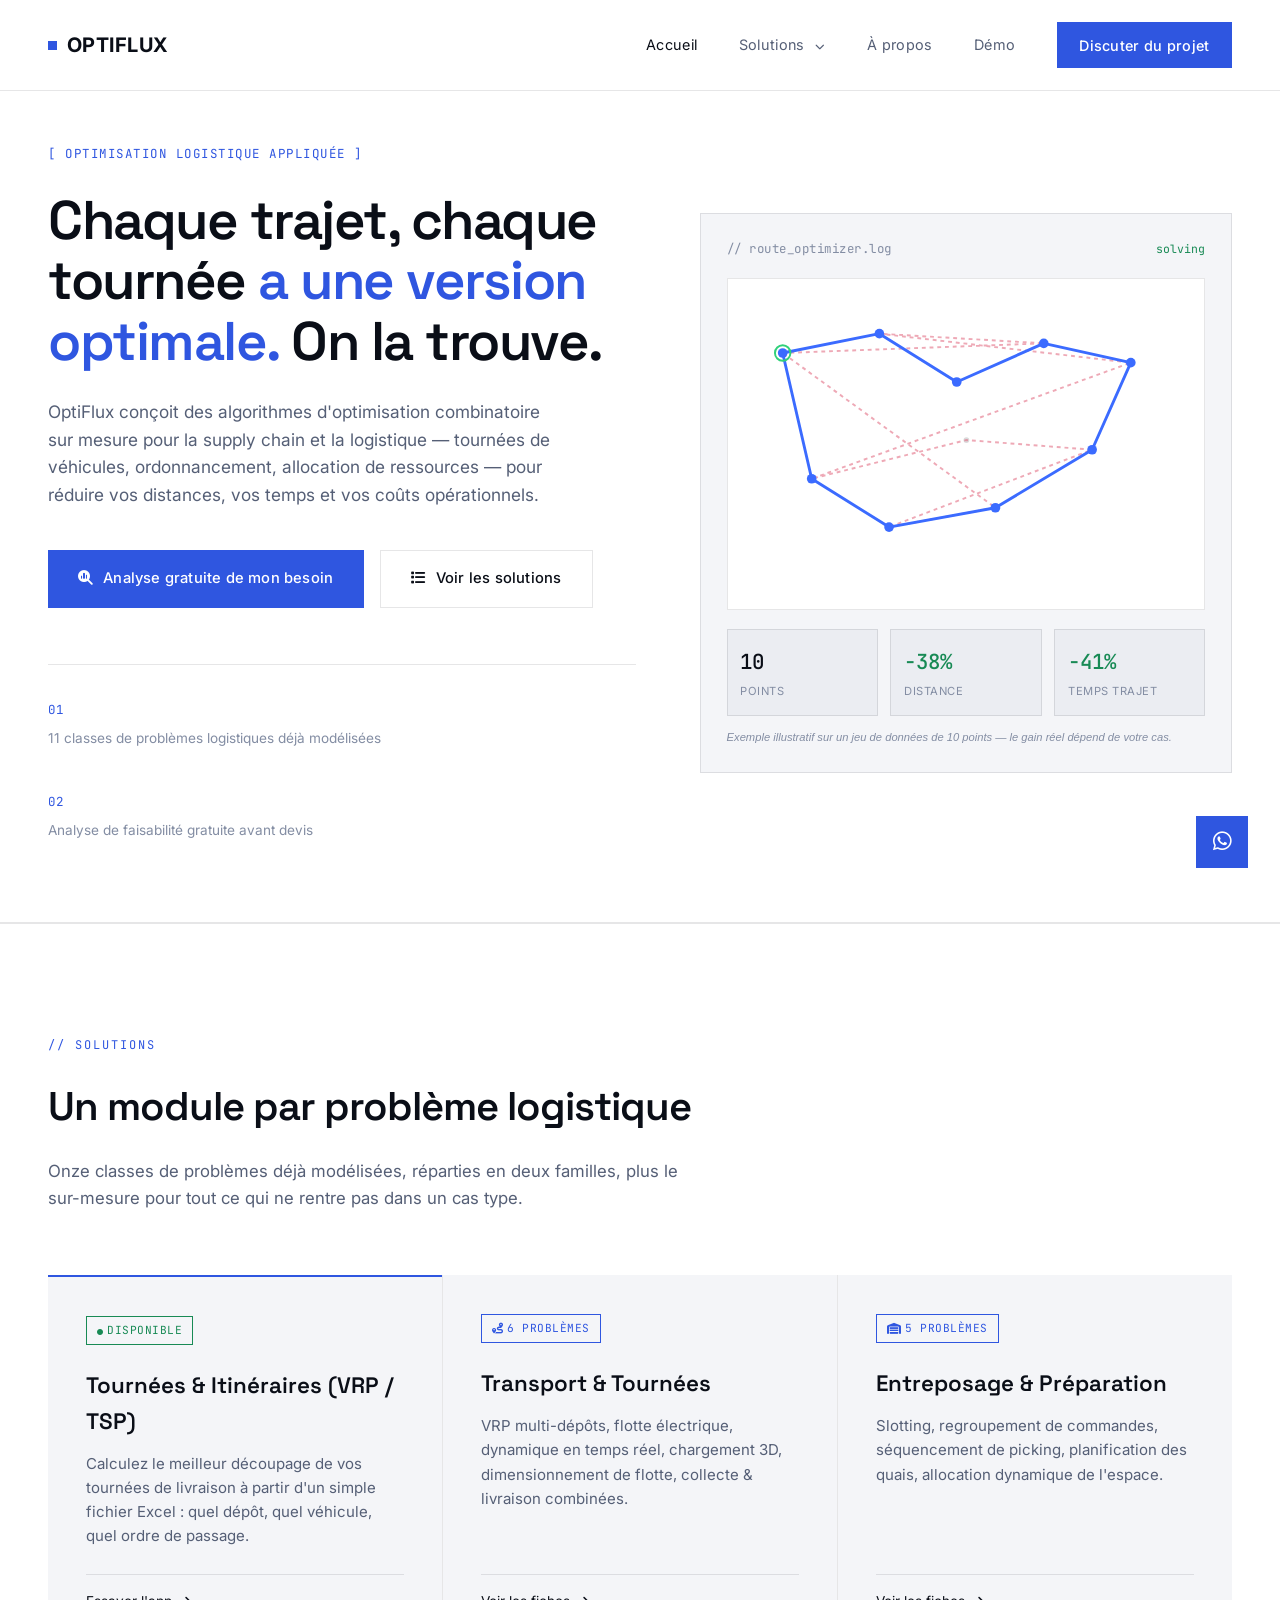
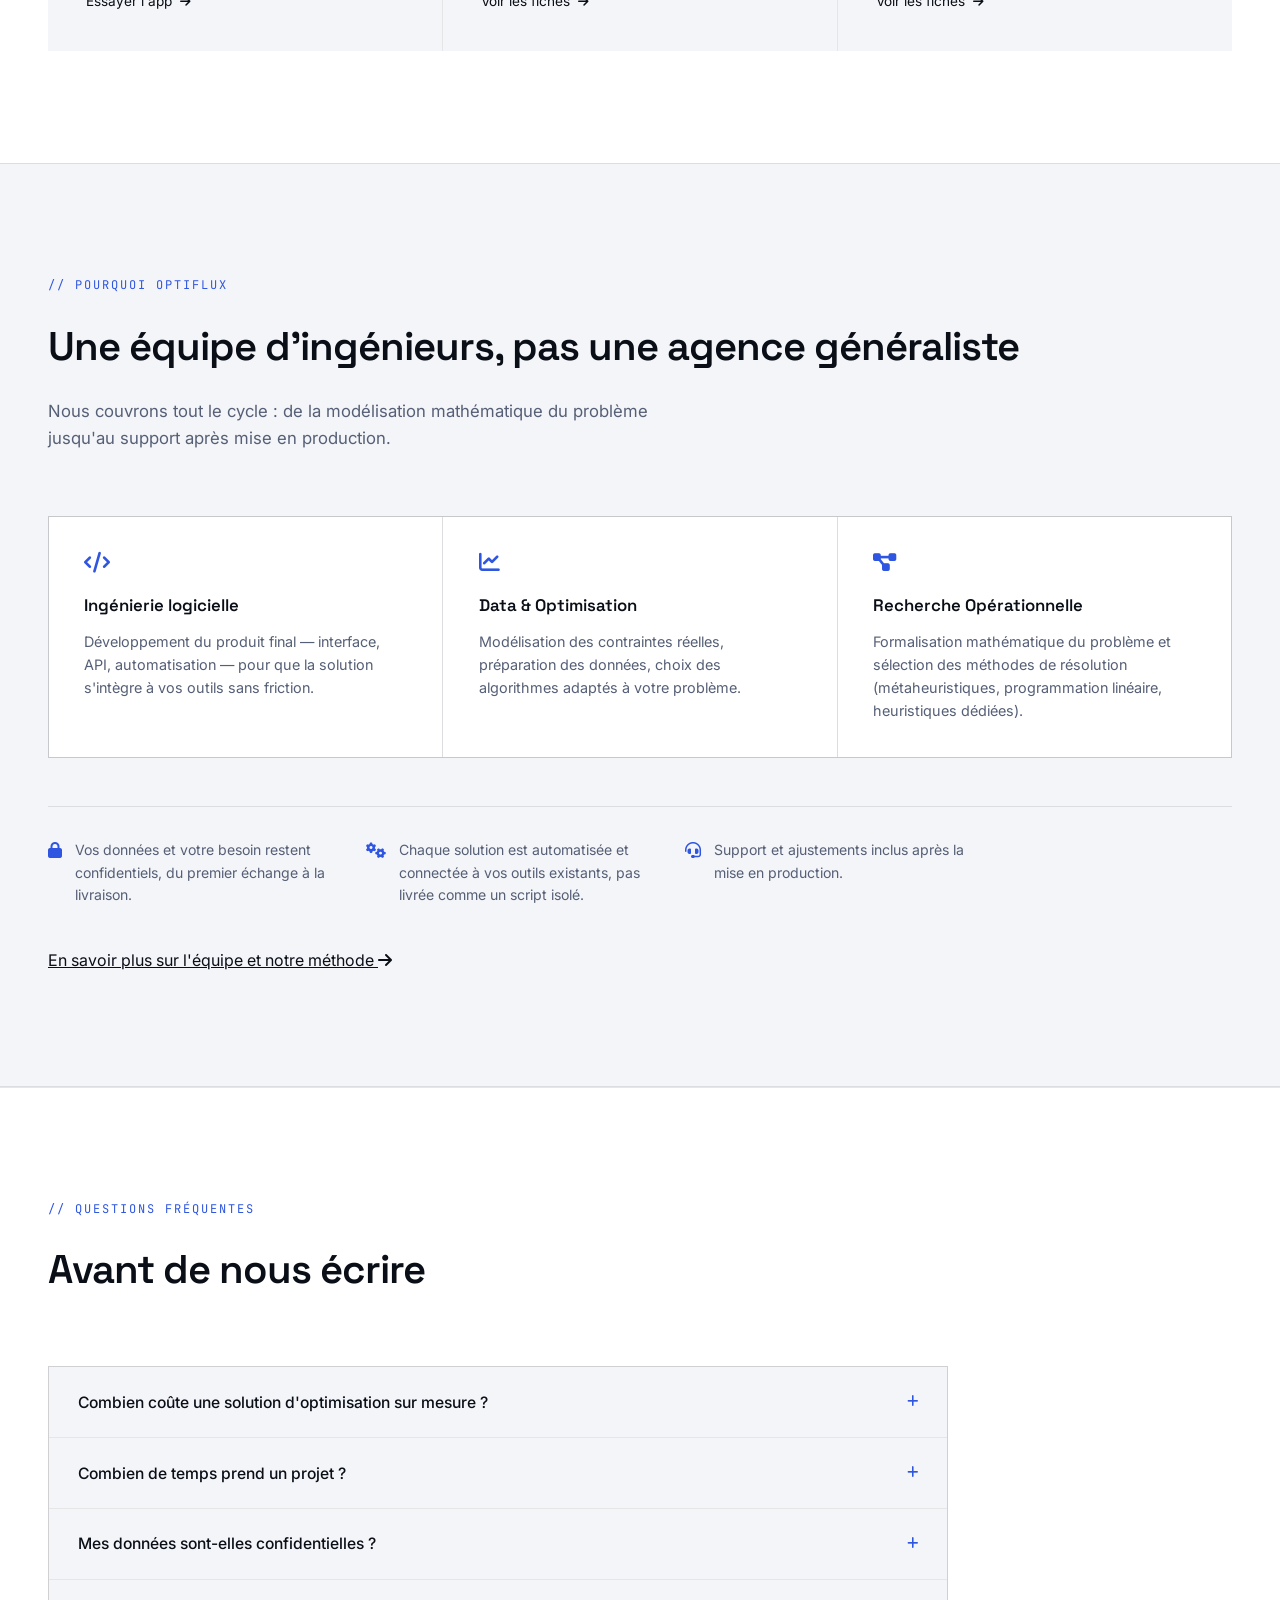
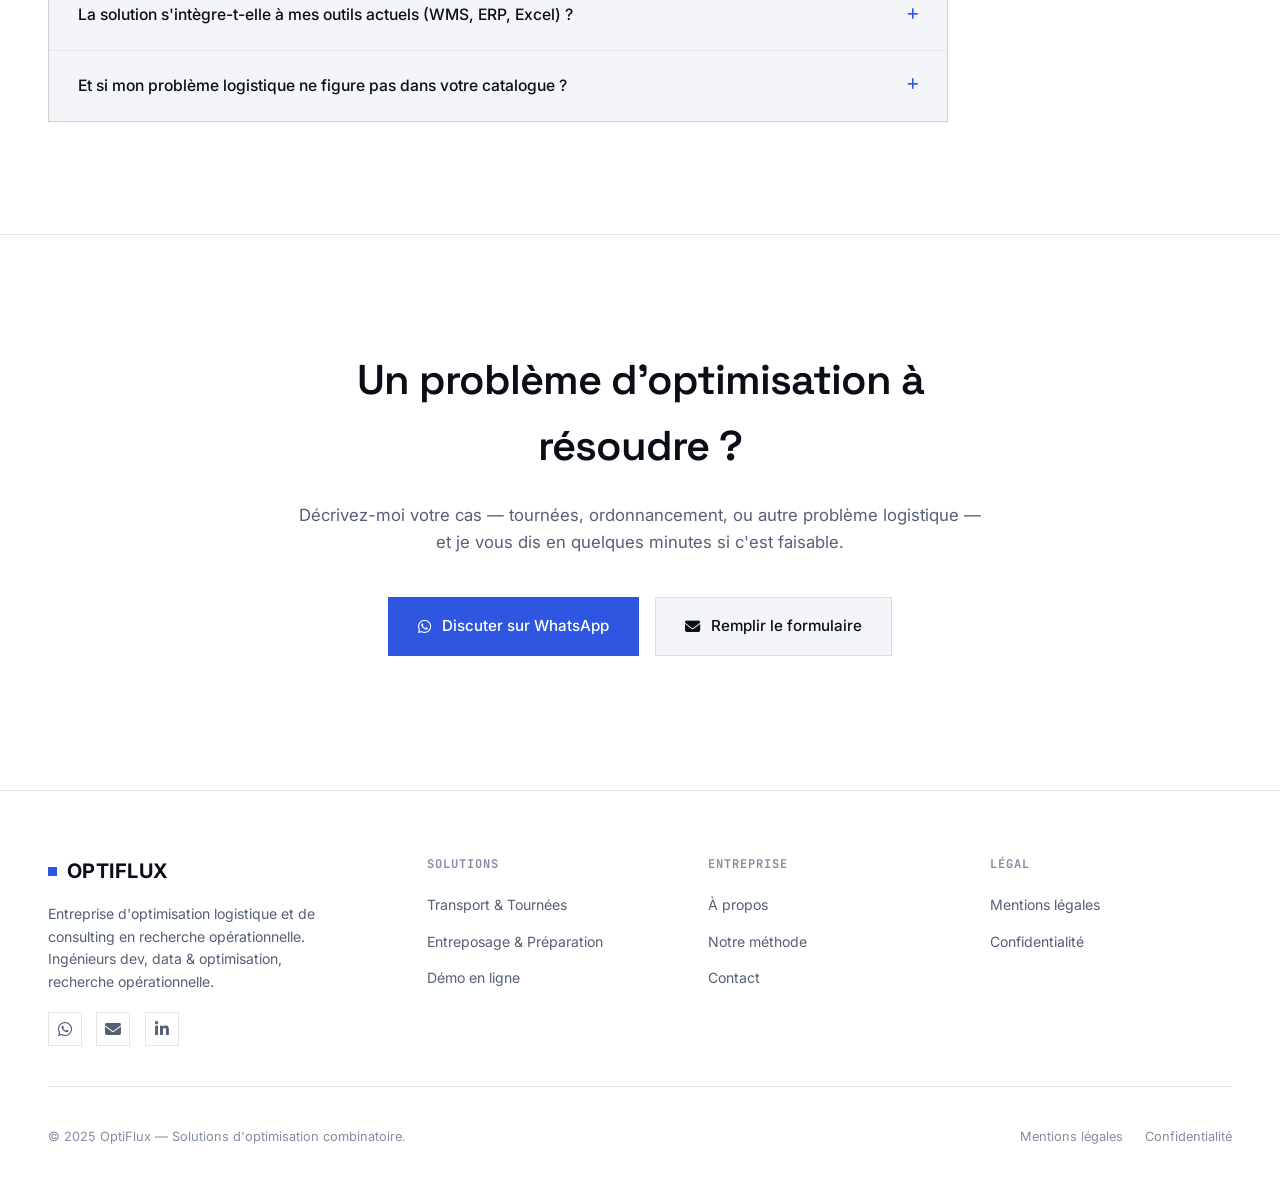
==== commit 58b1abfc: "Update print statement from 'Hello' to 'Goodbye'" ====
--- a/index.html
+++ b/index.html
@@ -3,347 +3,71 @@
 <head>
 <meta charset="UTF-8">
 <meta name="viewport" content="width=device-width, initial-scale=1.0">
-<title>OptiFlux — Optimisation Logistique & Supply Chain</title>
+<title>OptiFlux — Optimisation logistique & recherche opérationnelle sur mesure</title>
+<meta name="description" content="OptiFlux conçoit des algorithmes d'optimisation logistique sur mesure : tournées de véhicules (VRP), gestion d'entrepôt, allocation de flotte. Analyse gratuite de votre besoin.">
+<link rel="canonical" href="https://optiflux.example.com/">
+<meta property="og:type" content="website">
+<meta property="og:title" content="OptiFlux — Optimisation logistique & recherche opérationnelle sur mesure">
+<meta property="og:description" content="Algorithmes d'optimisation logistique sur mesure : tournées, entrepôt, flotte. Ingénieurs dev, data & recherche opérationnelle. Analyse gratuite.">
+<meta property="og:url" content="https://optiflux.example.com/">
+<meta property="og:locale" content="fr_FR">
+<meta name="twitter:card" content="summary_large_image">
+<meta name="twitter:title" content="OptiFlux — Optimisation logistique sur mesure">
+<meta name="twitter:description" content="Algorithmes d'optimisation logistique sur mesure : tournées, entrepôt, flotte. Analyse gratuite de votre besoin.">
+<link rel="icon" type="image/svg+xml" href="favicon.svg">
 <link rel="stylesheet" href="https://cdnjs.cloudflare.com/ajax/libs/font-awesome/6.4.0/css/all.min.css">
 <link rel="preconnect" href="https://fonts.googleapis.com">
 <link href="https://fonts.googleapis.com/css2?family=Space+Grotesk:wght@400;500;600;700&family=Inter:wght@400;500;600&family=JetBrains+Mono:wght@400;500&display=swap" rel="stylesheet">
-<style>
-  :root{
-    --black:#ffffff;
-    --panel:#f4f5f8;
-    --panel-2:#ebedf2;
-    --line: rgba(10,14,23,0.1);
-    --white:#0a0e17;
-    --text-gray:#555f76;
-    --text-dim:#838da3;
-    --blue:#2f56e0;
-    --blue-soft: rgba(47,86,224,0.08);
-    --blue-line: rgba(47,86,224,0.35);
-    --green:#188a55;
-    --amber:#a3720c;
-  }
-  *{margin:0;padding:0;box-sizing:border-box;}
-  html{scroll-behavior:smooth;}
-  body{
-    background:var(--black);
-    color:var(--white);
-    font-family:'Inter',sans-serif;
-    line-height:1.6;
-    overflow-x:hidden;
-  }
-  h1,h2,h3,h4{font-family:'Space Grotesk',sans-serif;}
-  .mono{font-family:'JetBrains Mono',monospace;}
-  a{color:inherit;}
-  ::selection{background:var(--blue);color:#fff;}
-
-  /* NAV */
-  nav{
-    position:fixed;top:0;width:100%;z-index:1000;
-    padding:1.4rem 0;
-    background:var(--black);
-    border-bottom:1px solid var(--line);
-    transition:padding .2s ease;
-  }
-  nav.scrolled{padding:0.9rem 0;}
-  .nav-container{max-width:1360px;margin:0 auto;padding:0 3rem;display:flex;justify-content:space-between;align-items:center;}
-  .logo{display:flex;align-items:center;gap:0.6rem;font-weight:700;font-size:1.25rem;letter-spacing:0.5px;}
-  .logo .dot{width:9px;height:9px;background:var(--blue);}
-  .nav-links{display:flex;gap:2.6rem;list-style:none;align-items:center;}
-  .nav-links a{color:var(--text-gray);text-decoration:none;font-size:0.9rem;letter-spacing:0.3px;transition:color .2s;}
-  .nav-links a:hover{color:var(--white);}
-  .nav-cta{
-    padding:0.7rem 1.4rem;background:var(--blue);color:#fff !important;
-    font-size:0.85rem;font-weight:500;text-decoration:none;
-    display:flex;align-items:center;gap:0.5rem;transition:background .2s;
-  }
-  .nav-cta:hover{background:#1e3fb8;}
-  .burger{display:none;flex-direction:column;gap:5px;cursor:pointer;}
-  .burger span{width:22px;height:2px;background:var(--white);}
-
-  /* HERO */
-  .hero{
-    min-height:100vh;display:flex;align-items:center;
-    padding:9rem 3rem 5rem;position:relative;
-    background:var(--black);
-    border-bottom:1px solid var(--line);
-  }
-  .hero-container{max-width:1360px;margin:0 auto;display:grid;grid-template-columns:1.05fr 0.95fr;gap:4rem;align-items:center;position:relative;z-index:1;}
-  .eyebrow{
-    display:flex;align-items:center;gap:0.6rem;
-    font-size:0.78rem;letter-spacing:1.5px;text-transform:uppercase;
-    font-family:'JetBrains Mono',monospace;color:var(--blue);margin-bottom:1.6rem;
-  }
-  .hero-content h1{font-size:3.4rem;font-weight:600;line-height:1.12;letter-spacing:-1.5px;margin-bottom:1.6rem;}
-  .hero-content h1 .hl{color:var(--blue);}
-  .hero-content p{font-size:1.08rem;color:var(--text-gray);max-width:520px;margin-bottom:2.6rem;}
-  .btn-group{display:flex;gap:1rem;margin-bottom:3.5rem;flex-wrap:wrap;}
-  .btn{padding:1rem 1.9rem;font-weight:500;font-size:0.92rem;text-decoration:none;transition:background .2s;border:none;cursor:pointer;letter-spacing:0.2px;display:inline-flex;align-items:center;gap:0.6rem;}
-  .btn-primary{background:var(--blue);color:#fff;}
-  .btn-primary:hover{background:#1e3fb8;}
-  .btn-outline{background:transparent;color:var(--white);border:1px solid var(--line);}
-  .btn-outline:hover{border-color:rgba(10,14,23,0.3);}
-  .hero-meta{display:flex;gap:2.6rem;padding-top:2.2rem;border-top:1px solid var(--line);flex-wrap:wrap;}
-  .meta-item .mono{font-size:0.78rem;color:var(--blue);letter-spacing:0.5px;display:block;margin-bottom:0.3rem;}
-  .meta-item span.label{font-size:0.85rem;color:var(--text-dim);}
-
-  /* HERO VISUAL — route optimization signature */
-  .route-panel{
-    background:var(--panel);border:1px solid var(--line);
-    padding:1.6rem;position:relative;
-  }
-  .route-panel-head{display:flex;justify-content:space-between;align-items:center;margin-bottom:1.2rem;}
-  .route-panel-head .title{font-size:0.78rem;font-family:'JetBrains Mono',monospace;color:var(--text-dim);letter-spacing:0.5px;}
-  .route-panel-head .status{font-size:0.72rem;font-family:'JetBrains Mono',monospace;color:var(--green);}
-  .route-svg-wrap{background:var(--black);border:1px solid var(--line);padding:1rem;}
-  .route-stats{display:grid;grid-template-columns:1fr 1fr 1fr;gap:0.8rem;margin-top:1.2rem;}
-  .rstat{background:var(--panel-2);border:1px solid var(--line);padding:0.9rem 0.8rem;}
-  .rstat .val{font-family:'JetBrains Mono',monospace;font-size:1.3rem;color:var(--white);font-weight:500;}
-  .rstat .val.down{color:var(--green);}
-  .rstat .lab{font-size:0.7rem;color:var(--text-dim);text-transform:uppercase;letter-spacing:0.5px;margin-top:0.3rem;}
-
-  /* SECTION SHARED */
-  section{padding:7rem 3rem;position:relative;}
-  .section-inner{max-width:1360px;margin:0 auto;}
-  .section-label{font-family:'JetBrains Mono',monospace;font-size:0.75rem;letter-spacing:2px;text-transform:uppercase;color:var(--blue);margin-bottom:1.2rem;}
-  .section-title{font-size:2.5rem;font-weight:600;letter-spacing:-1px;margin-bottom:1.2rem;}
-  .section-sub{color:var(--text-gray);max-width:640px;font-size:1.05rem;}
-  .section-head{margin-bottom:4rem;}
-
-  /* SOLUTIONS */
-  .solutions{background:var(--black);border-top:1px solid var(--line);}
-  .sol-grid{display:grid;grid-template-columns:repeat(3,1fr);gap:1px;background:var(--line);}
-  .sol-card{
-    background:var(--panel);
-    padding:2.4rem;display:flex;flex-direction:column;position:relative;
-  }
-  .sol-card.live{border-top:2px solid var(--blue);}
-  .sol-status{
-    align-self:flex-start;font-family:'JetBrains Mono',monospace;font-size:0.7rem;letter-spacing:0.5px;
-    padding:0.3rem 0.6rem;margin-bottom:1.4rem;text-transform:uppercase;border:1px solid;
-  }
-  .sol-status.live{color:var(--green);border-color:var(--green);}
-  .sol-status.dev{color:var(--amber);border-color:var(--amber);}
-  .sol-status.custom{color:var(--text-gray);border-color:var(--line);}
-  .sol-card h3{font-size:1.4rem;font-weight:600;margin-bottom:0.8rem;}
-  .sol-card .sol-desc{color:var(--text-gray);font-size:0.94rem;margin-bottom:1.6rem;flex-grow:1;}
-  .sol-feats{list-style:none;display:flex;flex-direction:column;gap:0.7rem;margin-bottom:1.6rem;}
-  .sol-feats li{font-size:0.86rem;color:var(--text-gray);display:flex;gap:0.6rem;align-items:flex-start;}
-  .sol-feats li i{color:var(--blue);margin-top:0.2rem;font-size:0.75rem;}
-  .sol-card .sol-cta{font-size:0.85rem;color:var(--white);text-decoration:none;display:inline-flex;align-items:center;gap:0.5rem;margin-top:auto;padding-top:1rem;border-top:1px solid var(--line);}
-  .sol-card .sol-cta i{font-size:0.75rem;}
-
-  /* DEMO */
-  .demo{background:var(--panel);border-top:1px solid var(--line);border-bottom:1px solid var(--line);}
-  .demo-grid{display:grid;grid-template-columns:1fr 1fr;gap:4rem;align-items:center;}
-  .demo-video{
-    position:relative;overflow:hidden;border:1px solid var(--line);
-    background:var(--black);aspect-ratio:16/9;
-  }
-  .demo-video iframe{width:100%;height:100%;border:0;display:block;}
-  .demo-badge{display:inline-flex;align-items:center;gap:0.5rem;font-family:'JetBrains Mono',monospace;font-size:0.72rem;color:var(--blue);letter-spacing:1px;text-transform:uppercase;margin-bottom:1.2rem;}
-  .demo-content h2{font-size:2.2rem;font-weight:600;letter-spacing:-0.5px;margin-bottom:1.2rem;}
-  .demo-content p{color:var(--text-gray);margin-bottom:2rem;font-size:1.02rem;}
-  .demo-list{list-style:none;display:flex;flex-direction:column;gap:1rem;margin-bottom:2.2rem;}
-  .demo-list li{display:flex;gap:0.9rem;align-items:flex-start;font-size:0.95rem;color:var(--white);}
-  .demo-list li .num{font-family:'JetBrains Mono',monospace;color:var(--blue);font-size:0.8rem;min-width:22px;}
-
-  /* PROCESS */
-  .process{background:var(--black);border-top:1px solid var(--line);}
-  .process-grid{display:grid;grid-template-columns:repeat(4,1fr);gap:1px;background:var(--line);}
-  .pstep{padding:2rem 1.6rem;background:var(--panel);position:relative;}
-  .pstep .pnum{font-family:'JetBrains Mono',monospace;color:var(--blue);font-size:0.8rem;margin-bottom:1rem;display:block;}
-  .pstep h4{font-size:1.05rem;margin-bottom:0.6rem;font-weight:600;}
-  .pstep p{font-size:0.88rem;color:var(--text-gray);}
-
-  /* CTA/CONTACT */
-  .cta{background:var(--black);text-align:center;border-top:1px solid var(--line);}
-  .cta-inner{max-width:700px;margin:0 auto;}
-  .cta h2{font-size:2.6rem;font-weight:600;letter-spacing:-1px;margin-bottom:1.4rem;}
-  .cta p{color:var(--text-gray);font-size:1.05rem;margin-bottom:2.6rem;}
-  .contact-row{display:flex;gap:1rem;justify-content:center;flex-wrap:wrap;margin-bottom:1.4rem;}
-  .contact-btn{
-    display:flex;align-items:center;gap:0.7rem;padding:1rem 1.8rem;
-    text-decoration:none;font-size:0.95rem;font-weight:500;cursor:pointer;border:1px solid var(--line);
-    background:var(--panel);color:var(--white);transition:border-color .2s;
-  }
-  .contact-btn.whatsapp{background:var(--blue);border-color:var(--blue);color:#fff;}
-  .contact-btn.whatsapp:hover{background:#1e3fb8;}
-  .contact-btn:hover{border-color:rgba(10,14,23,0.25);}
-  .copy-note{font-size:0.78rem;color:var(--text-dim);font-family:'JetBrains Mono',monospace;min-height:1.2rem;}
-
-  /* FOOTER */
-  footer{padding:3rem 3rem;border-top:1px solid var(--line);}
-  .footer-inner{max-width:1360px;margin:0 auto;display:flex;justify-content:space-between;align-items:center;flex-wrap:wrap;gap:1rem;}
-  .footer-inner .logo{font-size:1.05rem;}
-  .footer-inner p{font-size:0.82rem;color:var(--text-dim);}
-
-  .floating-contact{position:fixed;bottom:2rem;right:2rem;z-index:999;}
-  .whatsapp-fab{
-    width:52px;height:52px;background:var(--blue);
-    display:flex;align-items:center;justify-content:center;font-size:1.35rem;color:#fff;
-    text-decoration:none;border:1px solid var(--blue);
-  }
-  .whatsapp-fab:hover{background:#1e3fb8;}
-
-  .fade-in{opacity:0;}
-  .fade-in.visible{opacity:1;}
-
-  @media(max-width:1024px){
-    .hero-container{grid-template-columns:1fr;}
-    .hero-content h1{font-size:2.6rem;}
-    .sol-grid{grid-template-columns:1fr;}
-    .demo-grid{grid-template-columns:1fr;gap:2.5rem;}
-    .process-grid{grid-template-columns:1fr 1fr;}
-  }
-  @media(max-width:768px){
-    .nav-links{position:fixed;top:70px;left:-100%;width:100%;height:calc(100vh - 70px);background:rgba(8,11,18,0.98);flex-direction:column;justify-content:center;gap:2rem;transition:left .3s;}
-    .nav-links.active{left:0;}
-    .burger{display:flex;}
-    .nav-cta{display:none;}
-    section{padding:4.5rem 1.6rem;}
-    .hero{padding:7rem 1.6rem 3rem;}
-    .nav-container{padding:0 1.6rem;}
-    .hero-content h1{font-size:2.1rem;}
-    .section-title{font-size:1.9rem;}
-    .process-grid{grid-template-columns:1fr;}
-    .route-stats{grid-template-columns:1fr 1fr;}
-    .cta h2{font-size:2rem;}
-    .contact-row{flex-direction:column;}
-  }
-  /* SPEC SHEET (MDHFVRPTW) */
-  .spec{background:var(--panel);border-top:1px solid var(--line);}
-  .spec-top{display:grid;grid-template-columns:1fr 1fr;gap:1px;background:var(--line);margin-bottom:1px;}
-  .spec-block{background:var(--black);padding:2rem;}
-  .spec-block h4{font-size:0.78rem;font-family:'JetBrains Mono',monospace;letter-spacing:1px;text-transform:uppercase;color:var(--blue);margin-bottom:0.9rem;}
-  .spec-block p{color:var(--text-gray);font-size:0.95rem;}
-  .spec-block ul{list-style:none;display:flex;flex-direction:column;gap:0.7rem;}
-  .spec-block ul li{font-size:0.9rem;color:var(--text-gray);display:flex;gap:0.6rem;align-items:flex-start;}
-  .spec-block ul li i{color:var(--blue);margin-top:0.25rem;font-size:0.7rem;}
-  .spec-grid{display:grid;grid-template-columns:repeat(4,1fr);gap:1px;background:var(--line);}
-  .spec-mini{background:var(--black);padding:1.6rem;}
-  .spec-mini h4{font-size:0.72rem;font-family:'JetBrains Mono',monospace;letter-spacing:1px;text-transform:uppercase;color:var(--blue);margin-bottom:0.7rem;}
-  .spec-mini p{font-size:0.85rem;color:var(--text-gray);}
-  .spec-tag{display:inline-flex;align-items:center;gap:0.5rem;font-family:'JetBrains Mono',monospace;font-size:0.72rem;color:var(--blue);letter-spacing:1px;text-transform:uppercase;margin-bottom:1.2rem;}
-
-  @media(max-width:1024px){
-    .spec-top{grid-template-columns:1fr;}
-    .spec-grid{grid-template-columns:1fr 1fr;}
-  }
-  @media(max-width:768px){
-    .spec-grid{grid-template-columns:1fr;}
-  }
-
-  /* NAV DROPDOWN */
-  .nav-item{position:relative;}
-  .nav-item > a i.fa-chevron-down{font-size:0.6rem;margin-left:0.4rem;transition:transform .2s;}
-  .nav-item:hover > a i.fa-chevron-down{transform:rotate(180deg);}
-  .nav-dropdown{
-    position:absolute;top:calc(100% + 1.1rem);left:50%;transform:translateX(-50%);
-    background:var(--black);border:1px solid var(--line);min-width:260px;
-    padding:0.5rem;opacity:0;visibility:hidden;transform:translateX(-50%) translateY(6px);
-    transition:opacity .18s ease, transform .18s ease, visibility .18s;
-    z-index:50;
-  }
-  .nav-item:hover .nav-dropdown{opacity:1;visibility:visible;transform:translateX(-50%) translateY(0);}
-  .nav-dropdown a{
-    display:flex;align-items:center;justify-content:space-between;gap:0.8rem;
-    padding:0.8rem 0.9rem;font-size:0.86rem;color:var(--white)!important;text-decoration:none;
-  }
-  .nav-dropdown a:hover{background:var(--panel);}
-  .nav-dropdown a span.count{font-family:'JetBrains Mono',monospace;font-size:0.7rem;color:var(--blue);}
-  @media(max-width:768px){
-    .nav-dropdown{position:static;transform:none;opacity:1;visibility:visible;display:none;
-      background:transparent;border:none;padding:0 0 0 1rem;margin-top:0.6rem;box-shadow:none;}
-    .nav-item.open .nav-dropdown{display:flex;flex-direction:column;align-items:center;gap:0.4rem;}
-    .nav-dropdown a{color:var(--text-gray)!important;padding:0.4rem 0;}
-  }
-
-  /* CATALOGUE (Transport & Entreposage) */
-  .catalogue{background:var(--black);border-top:1px solid var(--line);}
-  .cat-group{margin-bottom:4.5rem;}
-  .cat-group:last-child{margin-bottom:0;}
-  .cat-group-head{display:flex;align-items:baseline;justify-content:space-between;gap:1rem;margin-bottom:1.8rem;padding-bottom:1.2rem;border-bottom:1px solid var(--line);flex-wrap:wrap;}
-  .cat-group-head h3{font-size:1.5rem;font-weight:600;display:flex;align-items:center;gap:0.7rem;}
-  .cat-group-head h3 i{color:var(--blue);font-size:1.1rem;}
-  .cat-group-head .cat-count{font-family:'JetBrains Mono',monospace;font-size:0.78rem;color:var(--text-dim);}
-  .cat-grid{display:grid;grid-template-columns:1fr 1fr;gap:1px;background:var(--line);border:1px solid var(--line);}
-  details.cat-card{background:var(--panel);}
-  details.cat-card summary{
-    list-style:none;cursor:pointer;padding:1.6rem 1.8rem;display:flex;justify-content:space-between;
-    align-items:flex-start;gap:1rem;
-  }
-  details.cat-card summary::-webkit-details-marker{display:none;}
-  .cat-summary-text .cat-num{font-family:'JetBrains Mono',monospace;color:var(--blue);font-size:0.75rem;display:block;margin-bottom:0.5rem;}
-  .cat-summary-text h4{font-size:1.05rem;font-weight:600;margin-bottom:0.5rem;line-height:1.3;}
-  .cat-summary-text p{font-size:0.86rem;color:var(--text-gray);}
-  details.cat-card summary .cat-toggle{
-    flex-shrink:0;width:26px;height:26px;border:1px solid var(--line);display:flex;align-items:center;justify-content:center;
-    color:var(--blue);font-size:0.7rem;margin-top:0.2rem;transition:transform .2s;
-  }
-  details.cat-card[open] summary .cat-toggle{transform:rotate(45deg);}
-  .cat-body{padding:0 1.8rem 1.8rem;border-top:1px solid var(--line);}
-  .cat-body-grid{display:grid;grid-template-columns:1fr 1fr;gap:1.4rem;margin-top:1.6rem;}
-  .cat-body h5{font-size:0.72rem;font-family:'JetBrains Mono',monospace;letter-spacing:1px;text-transform:uppercase;color:var(--blue);margin-bottom:0.7rem;margin-top:1.4rem;}
-  .cat-body h5:first-of-type{margin-top:1.6rem;}
-  .cat-body p{font-size:0.87rem;color:var(--text-gray);}
-  .cat-body ul{list-style:none;display:flex;flex-direction:column;gap:0.55rem;}
-  .cat-body ul li{font-size:0.85rem;color:var(--text-gray);display:flex;gap:0.55rem;align-items:flex-start;}
-  .cat-body ul li i{color:var(--blue);margin-top:0.25rem;font-size:0.65rem;}
-  .cat-complexity{margin-top:1.4rem;padding-top:1.2rem;border-top:1px solid var(--line);}
-  .cat-link{
-    display:inline-flex;align-items:center;gap:0.6rem;margin-top:1.4rem;padding-top:1.2rem;
-    border-top:1px solid var(--line);font-size:0.86rem;font-weight:500;color:var(--blue)!important;
-    text-decoration:none;width:100%;
-  }
-  .cat-link i{font-size:0.78rem;}
-  .cat-link:hover{color:#1e3fb8!important;}
-
-  @media(max-width:1024px){
-    .cat-grid{grid-template-columns:1fr;}
-    .cat-body-grid{grid-template-columns:1fr;}
-  }
-
-  /* À PROPOS */
-  .about{background:var(--panel);border-top:1px solid var(--line);border-bottom:1px solid var(--line);}
-  .about-top{display:grid;grid-template-columns:1fr 1fr;gap:4rem;align-items:start;margin-bottom:3.5rem;}
-  .about-top p{color:var(--text-gray);font-size:1.02rem;margin-bottom:1.2rem;}
-  .about-top p:last-child{margin-bottom:0;}
-  .about-grid{display:grid;grid-template-columns:repeat(3,1fr);gap:1px;background:var(--line);border:1px solid var(--line);}
-  .about-card{background:var(--black);padding:2.2rem;}
-  .about-card i{color:var(--blue);font-size:1.3rem;margin-bottom:1.2rem;display:block;}
-  .about-card h4{font-size:1.05rem;font-weight:600;margin-bottom:0.7rem;}
-  .about-card p{font-size:0.9rem;color:var(--text-gray);}
-  .about-trust{display:flex;gap:2.4rem;flex-wrap:wrap;margin-top:3rem;padding-top:2rem;border-top:1px solid var(--line);}
-  .about-trust-item{display:flex;gap:0.8rem;align-items:flex-start;max-width:280px;}
-  .about-trust-item i{color:var(--blue);font-size:1rem;margin-top:0.15rem;}
-  .about-trust-item span{font-size:0.88rem;color:var(--text-gray);}
-
-  @media(max-width:1024px){
-    .about-top{grid-template-columns:1fr;gap:1.5rem;}
-    .about-grid{grid-template-columns:1fr;}
-  }
-</style>
+<link rel="stylesheet" href="style.css">
+<script type="application/ld+json">
+{
+  "@context": "https://schema.org",
+  "@type": "ProfessionalService",
+  "name": "OptiFlux",
+  "description": "Entreprise spécialisée en optimisation logistique et consulting en recherche opérationnelle.",
+  "url": "https://optiflux.example.com/",
+  "areaServed": "MA",
+  "sameAs": [],
+  "makesOffer": [
+    {"@type":"Offer","itemOffered":{"@type":"Service","name":"Optimisation de tournées de véhicules (VRP)"}},
+    {"@type":"Offer","itemOffered":{"@type":"Service","name":"Optimisation d'entrepôt et de préparation de commandes"}},
+    {"@type":"Offer","itemOffered":{"@type":"Service","name":"Consulting en recherche opérationnelle"}}
+  ]
+}
+</script>
+<script type="application/ld+json">
+{
+  "@context": "https://schema.org",
+  "@type": "FAQPage",
+  "mainEntity": [
+    {"@type":"Question","name":"Combien coûte une solution d'optimisation sur mesure ?","acceptedAnswer":{"@type":"Answer","text":"Le coût dépend de la complexité du problème (nombre de contraintes, volume de données, niveau d'intégration souhaité). Chaque projet commence par une analyse de faisabilité gratuite qui permet de cadrer un devis précis avant tout engagement."}},
+    {"@type":"Question","name":"Combien de temps prend un projet ?","acceptedAnswer":{"@type":"Answer","text":"Un module standard (proche d'un cas déjà modélisé dans notre catalogue) prend généralement quelques semaines. Un cas plus spécifique, avec intégration à vos outils métier, peut prendre plus de temps selon la complexité."}},
+    {"@type":"Question","name":"Mes données sont-elles confidentielles ?","acceptedAnswer":{"@type":"Answer","text":"Oui. Vos données et votre besoin restent confidentiels du premier échange à la livraison. Un accord de confidentialité peut être signé avant tout partage de données sensibles."}},
+    {"@type":"Question","name":"La solution s'intègre-t-elle à mes outils actuels (WMS, ERP, Excel) ?","acceptedAnswer":{"@type":"Answer","text":"Oui, c'est un point central de notre méthode : chaque algorithme est pensé pour être automatisé et connecté à vos outils existants plutôt que livré comme un script isolé."}},
+    {"@type":"Question","name":"Et si mon problème logistique ne figure pas dans votre catalogue ?","acceptedAnswer":{"@type":"Answer","text":"Le catalogue couvre les cas les plus fréquents, mais nous modélisons aussi des problèmes sur mesure. Décrivez votre besoin lors de l'analyse gratuite et nous vous dirons si c'est faisable."}}
+  ]
+}
+</script>
 </head>
 <body>
 
 <nav id="navbar">
   <div class="nav-container">
-    <div class="logo"><span class="dot"></span>OPTIFLUX</div>
+    <a href="index.html" class="logo"><span class="dot"></span>OPTIFLUX</a>
     <ul class="nav-links">
-      <li><a href="#hero">Accueil</a></li>
-      <li class="nav-item" id="navSolutions">
-        <a href="#solutions" onclick="toggleNavItem(event,this)">Solutions <i class="fas fa-chevron-down"></i></a>
+      <li><a href="index.html" class="active">Accueil</a></li>
+      <li class="nav-item">
+        <a href="solutions.html" onclick="toggleNavItem(event,this)">Solutions <i class="fas fa-chevron-down"></i></a>
         <div class="nav-dropdown">
-          <a href="#transport">Transport & Tournées <span class="count">06</span></a>
-          <a href="#entreposage">Entreposage & Préparation <span class="count">05</span></a>
+          <a href="solutions.html#transport">Transport & Tournées <span class="count">06</span></a>
+          <a href="solutions.html#entreposage">Entreposage & Préparation <span class="count">05</span></a>
         </div>
       </li>
-      <li><a href="#apropos">À propos</a></li>
-      <li><a href="#demo">Démo</a></li>
-      <li><a href="#process">Processus</a></li>
-      <li><a href="#contact" class="nav-cta">Discuter du projet</a></li>
+      <li><a href="a-propos.html">À propos</a></li>
+      <li><a href="demo.html">Démo</a></li>
+      <li><a href="contact.html" class="nav-cta">Discuter du projet</a></li>
     </ul>
-    <div class="burger" id="burger"><span></span><span></span><span></span></div>
+    <button class="burger" id="burger" aria-label="Ouvrir le menu"><span></span><span></span><span></span></button>
   </div>
 </nav>
 
@@ -355,7 +79,7 @@
       <p>OptiFlux conçoit des algorithmes d'optimisation combinatoire sur mesure pour la supply chain et la logistique — tournées de véhicules, ordonnancement, allocation de ressources — pour réduire vos distances, vos temps et vos coûts opérationnels.</p>
       <div class="btn-group">
         <a href="https://wa.me/212608093489?text=Bonjour%2C%20je%20souhaite%20une%20analyse%20gratuite%20de%20mon%20besoin%20logistique" class="btn btn-primary" target="_blank" rel="noopener"><i class="fas fa-magnifying-glass-chart"></i> Analyse gratuite de mon besoin</a>
-        <a href="#solutions" class="btn btn-outline"><i class="fas fa-list"></i> Voir les solutions</a>
+        <a href="solutions.html" class="btn btn-outline"><i class="fas fa-list"></i> Voir les solutions</a>
       </div>
       <div class="hero-meta">
         <div class="meta-item"><span class="mono">01</span><span class="label">11 classes de problèmes logistiques déjà modélisées</span></div>
@@ -370,19 +94,16 @@
           <span class="status">solving</span>
         </div>
         <div class="route-svg-wrap">
-          <svg viewBox="0 0 460 300" width="100%" height="auto" xmlns="http://www.w3.org/2000/svg">
-            <!-- grid dots -->
+          <svg viewBox="0 0 460 300" width="100%" height="auto" xmlns="http://www.w3.org/2000/svg" role="img" aria-label="Illustration d'une tournée optimisée">
             <g fill="rgba(10,14,23,0.15)">
               <circle cx="40" cy="60" r="3"/><circle cx="140" cy="40" r="3"/><circle cx="220" cy="90" r="3"/>
               <circle cx="310" cy="50" r="3"/><circle cx="400" cy="70" r="3"/><circle cx="360" cy="160" r="3"/>
               <circle cx="260" cy="220" r="3"/><circle cx="150" cy="240" r="3"/><circle cx="70" cy="190" r="3"/>
               <circle cx="230" cy="150" r="3"/>
             </g>
-            <!-- messy path -->
-            <path id="messyPath" fill="none" stroke="#e0637a" stroke-width="2" stroke-dasharray="4 4" opacity="0.55"
+            <path fill="none" stroke="#e0637a" stroke-width="2" stroke-dasharray="4 4" opacity="0.55"
               d="M40,60 L310,50 L140,40 L400,70 L70,190 L230,150 L360,160 L150,240 L260,220 L40,60" />
-            <!-- optimized path (animated draw) -->
-            <path id="optPath" fill="none" stroke="#3b6bff" stroke-width="3"
+            <path fill="none" stroke="#3b6bff" stroke-width="3"
               d="M40,60 L140,40 L220,90 L310,50 L400,70 L360,160 L260,220 L150,240 L70,190 L40,60"
               stroke-linecap="round" stroke-linejoin="round"/>
             <g fill="#3b6bff">
@@ -398,6 +119,7 @@
           <div class="rstat"><div class="val mono down">−38%</div><div class="lab">Distance</div></div>
           <div class="rstat"><div class="val mono down">−41%</div><div class="lab">Temps trajet</div></div>
         </div>
+        <div class="route-panel-note">Exemple illustratif sur un jeu de données de 10 points — le gain réel dépend de votre cas.</div>
       </div>
     </div>
   </div>
@@ -408,588 +130,42 @@
     <div class="section-head fade-in">
       <div class="section-label">// Solutions</div>
       <h2 class="section-title">Un module par problème logistique</h2>
-      <p class="section-sub">Chaque solution résout une classe de problème précise sur la route ou dans l'organisation logistique. On construit le module avec vous, à partir de vos données réelles.</p>
-    </div>
-
-    <div class="sol-grid" style="grid-template-columns:repeat(2,1fr);">
+      <p class="section-sub">Onze classes de problèmes déjà modélisées, réparties en deux familles, plus le sur-mesure pour tout ce qui ne rentre pas dans un cas type.</p>
+    </div>
+
+    <div class="sol-grid">
       <div class="sol-card live fade-in">
         <span class="sol-status live"><i class="fas fa-circle" style="font-size:6px;margin-right:4px;"></i>Disponible</span>
         <h3>Tournées & Itinéraires (VRP / TSP)</h3>
-        <p class="sol-desc">Calculez le meilleur découpage de vos tournées de livraison à partir d'un simple fichier Excel : quel dépôt, quel véhicule, quel ordre de passage. Résultat en quelques secondes, visible sur carte et exportable.</p>
-        <ul class="sol-feats">
-          <li><i class="fas fa-check"></i>Multi-véhicules, multi-dépôts</li>
-          <li><i class="fas fa-check"></i>Fenêtres horaires et capacités</li>
-          <li><i class="fas fa-check"></i>Résultat sur carte + export Excel</li>
-        </ul>
+        <p class="sol-desc">Calculez le meilleur découpage de vos tournées de livraison à partir d'un simple fichier Excel : quel dépôt, quel véhicule, quel ordre de passage.</p>
         <div style="display:flex;gap:1.4rem;margin-top:auto;padding-top:1rem;border-top:1px solid var(--line);">
           <a href="https://meliani.pythonanywhere.com/" class="sol-cta" style="border-top:none;padding-top:0;margin-top:0;" target="_blank" rel="noopener">Essayer l'app <i class="fas fa-arrow-right"></i></a>
-          <a href="#mdhfvrptw" class="sol-cta" style="border-top:none;padding-top:0;margin-top:0;color:var(--text-gray);">Fiche technique <i class="fas fa-arrow-right"></i></a>
         </div>
       </div>
 
       <div class="sol-card fade-in">
-        <span class="sol-status custom"><i class="fas fa-circle" style="font-size:6px;margin-right:4px;"></i>Sur demande</span>
-        <h3>Optimisation Logistique Sur Mesure</h3>
-        <p class="sol-desc">Un autre problème logistique à résoudre — ordonnancement d'entrepôt, allocation de ressources, gestion de stock, découpe ? On modélise votre cas, on construit l'algorithme, et on l'accompagne jusqu'en production.</p>
-        <ul class="sol-feats">
-          <li><i class="fas fa-check"></i>Analyse de faisabilité avant devis</li>
-          <li><i class="fas fa-check"></i>Modélisation adaptée à vos contraintes réelles</li>
-          <li><i class="fas fa-check"></i>Automatisation, intégration à vos outils métier</li>
-          <li><i class="fas fa-check"></i>Déploiement et support dans la durée</li>
-        </ul>
-        <a href="#contact" class="sol-cta">Décrire mon besoin <i class="fas fa-arrow-right"></i></a>
-      </div>
-    </div>
-  </div>
-</section>
-
-<section class="catalogue" id="catalogue">
+        <span class="sol-status count"><i class="fas fa-route" style="font-size:11px;margin-right:4px;"></i>6 problèmes</span>
+        <h3>Transport & Tournées</h3>
+        <p class="sol-desc">VRP multi-dépôts, flotte électrique, dynamique en temps réel, chargement 3D, dimensionnement de flotte, collecte & livraison combinées.</p>
+        <a href="solutions.html#transport" class="sol-cta">Voir les fiches <i class="fas fa-arrow-right"></i></a>
+      </div>
+
+      <div class="sol-card fade-in">
+        <span class="sol-status count"><i class="fas fa-warehouse" style="font-size:11px;margin-right:4px;"></i>5 problèmes</span>
+        <h3>Entreposage & Préparation</h3>
+        <p class="sol-desc">Slotting, regroupement de commandes, séquencement de picking, planification des quais, allocation dynamique de l'espace.</p>
+        <a href="solutions.html#entreposage" class="sol-cta">Voir les fiches <i class="fas fa-arrow-right"></i></a>
+      </div>
+    </div>
+  </div>
+</section>
+
+<section class="about" id="pourquoi">
   <div class="section-inner">
     <div class="section-head fade-in">
-      <div class="spec-tag"><i class="fas fa-microchip"></i> Fiches techniques</div>
-      <h2 class="section-title">Le catalogue de problèmes, en détail</h2>
-      <p class="section-sub">Onze classes de problèmes déjà modélisées, réparties en deux familles. Cliquez sur une fiche pour voir le modèle complet — contraintes, données, KPIs, complexité.</p>
-    </div>
-
-    <!-- TRANSPORT & TOURNÉES -->
-    <div class="cat-group" id="transport">
-      <div class="cat-group-head fade-in">
-        <h3><i class="fas fa-route"></i> Transport & Tournées</h3>
-        <span class="cat-count">6 problèmes modélisés</span>
-      </div>
-      <div class="cat-grid fade-in">
-
-        <details class="cat-card" id="mdhfvrptw">
-          <summary>
-            <div class="cat-summary-text">
-              <span class="cat-num mono">01 · MDHFVRPTW</span>
-              <h4>VRP Multi-Dépôts à Flotte Hétérogène avec Fenêtres Horaires</h4>
-              <p>Plusieurs entrepôts, une flotte hétérogène (fourgon, 12t, 19t) et des créneaux clients imposés — décider quel dépôt, quel véhicule, quel ordre.</p>
-            </div>
-            <span class="cat-toggle"><i class="fas fa-plus"></i></span>
-          </summary>
-          <div class="cat-body">
-            <h5>Objectif d'optimisation</h5>
-            <p>Minimiser le coût total (kilométrage, coût fixe par véhicule utilisé, coût horaire chauffeur) en couvrant tous les clients depuis le dépôt le plus pertinent, avec le véhicule le mieux adapté.</p>
-            <div class="cat-body-grid">
-              <div>
-                <h5>Contraintes spécifiques</h5>
-                <ul>
-                  <li><i class="fas fa-check"></i>Affectation client → dépôt à déterminer (pas fixée à l'avance)</li>
-                  <li><i class="fas fa-check"></i>Plusieurs types de véhicules par dépôt, capacité et coût propres</li>
-                  <li><i class="fas fa-check"></i>Chaque tournée part et revient au même dépôt</li>
-                  <li><i class="fas fa-check"></i>Nombre de véhicules limité par type et par dépôt</li>
-                </ul>
-              </div>
-              <div>
-                <h5>Contraintes classiques</h5>
-                <ul>
-                  <li><i class="fas fa-check"></i>Fenêtres horaires strictes ou souples par client</li>
-                  <li><i class="fas fa-check"></i>Durée maximale de conduite / réglementation du travail</li>
-                  <li><i class="fas fa-check"></i>Compatibilité produit/véhicule (chaîne du froid)</li>
-                  <li><i class="fas fa-check"></i>Zones à accès restreint selon le gabarit</li>
-                </ul>
-              </div>
-            </div>
-            <div class="cat-body-grid">
-              <div><h5>Données d'entrée</h5><p>Position et capacité de chaque dépôt, parc de véhicules (type, capacité, coût), clients (demande, fenêtres horaires, contraintes produit), matrice de distances/temps.</p></div>
-              <div><h5>Données de sortie</h5><p>Affectation client → dépôt → véhicule → position dans la tournée, coût par tournée, taux d'utilisation par dépôt.</p></div>
-            </div>
-            <h5>KPIs</h5>
-            <p>Coût total, taux de remplissage moyen par type de véhicule, équilibrage de charge entre dépôts, taux de respect des fenêtres horaires.</p>
-            <div class="cat-complexity">
-              <h5 style="margin-top:0;">Complexité</h5>
-              <p>Combine trois sous-problèmes couplés (affectation dépôt, choix du véhicule, séquencement) — métaheuristiques à grand voisinage (ALNS) ou décomposition avec heuristique de coordination.</p>
-            </div>
-            <a href="https://wa.me/212608093489?text=Bonjour%2C%20je%20suis%20int%C3%A9ress%C3%A9%28e%29%20par%20la%20solution%20%C2%AB%C2%A0VRP%20Multi-D%C3%A9p%C3%B4ts%20%C3%A0%20Flotte%20H%C3%A9t%C3%A9rog%C3%A8ne%20%28MDHFVRPTW%29%C2%A0%C2%BB%2C%20pouvez-vous%20m%27en%20dire%20plus%20%3F" class="cat-link" target="_blank" rel="noopener">Demander cette solution <i class="fas fa-arrow-right"></i></a>
-          </div>
-        </details>
-
-        <details class="cat-card">
-          <summary>
-            <div class="cat-summary-text">
-              <span class="cat-num mono">02 · VRP Dynamique</span>
-              <h4>VRP Dynamique et Stochastique (Recalcul en Temps Réel)</h4>
-              <p>Commandes en flux continu, tournées déjà engagées à ajuster sans les perturber — le cas du quick-commerce et de la livraison à la demande.</p>
-            </div>
-            <span class="cat-toggle"><i class="fas fa-plus"></i></span>
-          </summary>
-          <div class="cat-body">
-            <h5>Objectif d'optimisation</h5>
-            <p>Minimiser le coût total et le temps de réponse aux nouvelles commandes, en réoptimisant les tournées en cours à chaque nouvel événement (commande, retard, annulation, incident trafic).</p>
-            <div class="cat-body-grid">
-              <div>
-                <h5>Contraintes spécifiques</h5>
-                <ul>
-                  <li><i class="fas fa-check"></i>Une partie de la demande inconnue au calcul initial (stochastique)</li>
-                  <li><i class="fas fa-check"></i>Segments de tournée déjà engagés non modifiables</li>
-                  <li><i class="fas fa-check"></i>Décision d'accepter/refuser une commande selon la capacité résiduelle</li>
-                  <li><i class="fas fa-check"></i>Temps de calcul très court imposé (quelques secondes)</li>
-                </ul>
-              </div>
-              <div>
-                <h5>Contraintes classiques</h5>
-                <ul>
-                  <li><i class="fas fa-check"></i>Fenêtres horaires promises au client</li>
-                  <li><i class="fas fa-check"></i>Capacité résiduelle du véhicule à l'instant du recalcul</li>
-                  <li><i class="fas fa-check"></i>Position et disponibilité réelle des véhicules (GPS)</li>
-                  <li><i class="fas fa-check"></i>Trafic routier en temps réel</li>
-                </ul>
-              </div>
-            </div>
-            <div class="cat-body-grid">
-              <div><h5>Données d'entrée</h5><p>Flux de commandes en temps réel, position GPS live des véhicules, tournées en cours, temps de trajet dynamiques (API trafic).</p></div>
-              <div><h5>Données de sortie</h5><p>Tournées mises à jour en continu, décision d'acceptation/refus par commande, ETA actualisée pour chaque client.</p></div>
-            </div>
-            <h5>KPIs</h5>
-            <p>Taux de commandes acceptées, respect des ETA communiquées, temps de recalcul, distance additionnelle par commande insérée.</p>
-            <div class="cat-complexity">
-              <h5 style="margin-top:0;">Complexité</h5>
-              <p>Extension du VRP dynamique — heuristiques d'insertion rapide (cheapest insertion, regret-based) plutôt que des métaheuristiques lentes, pour respecter la contrainte de temps de calcul.</p>
-            </div>
-            <a href="https://wa.me/212608093489?text=Bonjour%2C%20je%20suis%20int%C3%A9ress%C3%A9%28e%29%20par%20la%20solution%20%C2%AB%C2%A0VRP%20Dynamique%20et%20Stochastique%20%28recalcul%20temps%20r%C3%A9el%29%C2%A0%C2%BB%2C%20pouvez-vous%20m%27en%20dire%20plus%20%3F" class="cat-link" target="_blank" rel="noopener">Demander cette solution <i class="fas fa-arrow-right"></i></a>
-          </div>
-        </details>
-
-        <details class="cat-card">
-          <summary>
-            <div class="cat-summary-text">
-              <span class="cat-num mono">03 · E-VRPTW</span>
-              <h4>VRP avec Fenêtres Horaires et Flotte Électrique</h4>
-              <p>Créneaux de livraison imposés et autonomie limitée des véhicules électriques, qui nécessitent des arrêts de recharge dans la tournée.</p>
-            </div>
-            <span class="cat-toggle"><i class="fas fa-plus"></i></span>
-          </summary>
-          <div class="cat-body">
-            <h5>Objectif d'optimisation</h5>
-            <p>Minimiser le coût total (distance, temps, nombre de véhicules, coût de recharge) en respectant les fenêtres horaires et l'autonomie des véhicules.</p>
-            <div class="cat-body-grid">
-              <div>
-                <h5>Contraintes spécifiques</h5>
-                <ul>
-                  <li><i class="fas fa-check"></i>Fenêtre horaire stricte ou souple (avec pénalité) par client</li>
-                  <li><i class="fas fa-check"></i>Autonomie limitée, recharge uniquement à des stations dédiées</li>
-                  <li><i class="fas fa-check"></i>Temps de recharge non négligeable à insérer dans la tournée</li>
-                  <li><i class="fas fa-check"></i>Consommation dépendante de la charge transportée et du relief</li>
-                </ul>
-              </div>
-              <div>
-                <h5>Contraintes classiques</h5>
-                <ul>
-                  <li><i class="fas fa-check"></i>Capacité de charge du véhicule</li>
-                  <li><i class="fas fa-check"></i>Horaires d'ouverture des stations de recharge</li>
-                  <li><i class="fas fa-check"></i>Coût de l'énergie et coût horaire du chauffeur</li>
-                  <li><i class="fas fa-check"></i>Temps de service par client</li>
-                </ul>
-              </div>
-            </div>
-            <div class="cat-body-grid">
-              <div><h5>Données d'entrée</h5><p>Clients avec fenêtres horaires et demandes, position des stations de recharge, autonomie et vitesse de recharge par véhicule, profil de consommation.</p></div>
-              <div><h5>Données de sortie</h5><p>Tournées avec horaires d'arrivée, arrêts de recharge planifiés, niveau de batterie estimé tout au long du trajet.</p></div>
-            </div>
-            <h5>KPIs</h5>
-            <p>Taux de respect des fenêtres horaires, coût énergétique total, nombre d'arrêts de recharge, distance totale.</p>
-            <div class="cat-complexity">
-              <h5 style="margin-top:0;">Complexité</h5>
-              <p>Extension du VRP classique, plus contrainte — métaheuristiques hybrides (recherche à voisinage large, ALNS) en raison du couplage temps/énergie.</p>
-            </div>
-            <a href="https://wa.me/212608093489?text=Bonjour%2C%20je%20suis%20int%C3%A9ress%C3%A9%28e%29%20par%20la%20solution%20%C2%AB%C2%A0VRP%20avec%20Fen%C3%AAtres%20Horaires%20et%20Flotte%20%C3%89lectrique%20%28E-VRPTW%29%C2%A0%C2%BB%2C%20pouvez-vous%20m%27en%20dire%20plus%20%3F" class="cat-link" target="_blank" rel="noopener">Demander cette solution <i class="fas fa-arrow-right"></i></a>
-          </div>
-        </details>
-
-        <details class="cat-card">
-          <summary>
-            <div class="cat-summary-text">
-              <span class="cat-num mono">04 · Bin Packing 3D</span>
-              <h4>Optimisation de Chargement pour Camions</h4>
-              <p>Disposer colis et palettes de tailles différentes dans l'espace de chargement, en respectant l'ordre de livraison.</p>
-            </div>
-            <span class="cat-toggle"><i class="fas fa-plus"></i></span>
-          </summary>
-          <div class="cat-body">
-            <h5>Objectif d'optimisation</h5>
-            <p>Maximiser le taux de remplissage du véhicule (ou minimiser le nombre de véhicules nécessaires) tout en respectant les contraintes physiques et logistiques.</p>
-            <div class="cat-body-grid">
-              <div>
-                <h5>Contraintes spécifiques</h5>
-                <ul>
-                  <li><i class="fas fa-check"></i>Dimensions 3D de chaque colis et du véhicule</li>
-                  <li><i class="fas fa-check"></i>Pas de chevauchement entre colis</li>
-                  <li><i class="fas fa-check"></i>Stabilité du chargement (poids lourd en bas)</li>
-                  <li><i class="fas fa-check"></i>Ordre de déchargement LIFO selon la tournée</li>
-                </ul>
-              </div>
-              <div>
-                <h5>Contraintes classiques</h5>
-                <ul>
-                  <li><i class="fas fa-check"></i>Poids total maximal du véhicule (PTAC)</li>
-                  <li><i class="fas fa-check"></i>Répartition du poids par essieu</li>
-                  <li><i class="fas fa-check"></i>Colis fragiles ou empilables limités en hauteur</li>
-                  <li><i class="fas fa-check"></i>Colis non-gerbables ou orientation imposée</li>
-                </ul>
-              </div>
-            </div>
-            <div class="cat-body-grid">
-              <div><h5>Données d'entrée</h5><p>Liste des colis (dimensions, poids, fragilité, ordre de livraison), dimensions du véhicule, contraintes de poids par essieu.</p></div>
-              <div><h5>Données de sortie</h5><p>Plan de chargement 3D, position de chaque colis, taux de remplissage volumique et pondéral.</p></div>
-            </div>
-            <h5>KPIs</h5>
-            <p>Taux de remplissage, nombre de véhicules économisés, respect de l'ordre de déchargement, respect des limites de poids par essieu.</p>
-            <div class="cat-complexity">
-              <h5 style="margin-top:0;">Complexité</h5>
-              <p>NP-difficile (généralisation du bin packing) — heuristiques constructives (extreme points, guillotine cut) combinées à une recherche locale.</p>
-            </div>
-            <a href="https://wa.me/212608093489?text=Bonjour%2C%20je%20suis%20int%C3%A9ress%C3%A9%28e%29%20par%20la%20solution%20%C2%AB%C2%A0Optimisation%20de%20Chargement%20%28Bin%20Packing%203D%29%C2%A0%C2%BB%2C%20pouvez-vous%20m%27en%20dire%20plus%20%3F" class="cat-link" target="_blank" rel="noopener">Demander cette solution <i class="fas fa-arrow-right"></i></a>
-          </div>
-        </details>
-
-        <details class="cat-card">
-          <summary>
-            <div class="cat-summary-text">
-              <span class="cat-num mono">05 · Fleet Sizing</span>
-              <h4>Dimensionnement et Composition de Flotte</h4>
-              <p>Décider combien de véhicules acheter ou louer, et de quels types, pour couvrir la demande de livraison au meilleur coût.</p>
-            </div>
-            <span class="cat-toggle"><i class="fas fa-plus"></i></span>
-          </summary>
-          <div class="cat-body">
-            <h5>Objectif d'optimisation</h5>
-            <p>Minimiser le coût total de possession et d'exploitation de la flotte (achat/location, carburant, entretien) tout en couvrant la demande prévue avec un niveau de service cible.</p>
-            <div class="cat-body-grid">
-              <div>
-                <h5>Contraintes spécifiques</h5>
-                <ul>
-                  <li><i class="fas fa-check"></i>Demande variable dans le temps (saisonnalité, pics)</li>
-                  <li><i class="fas fa-check"></i>Plusieurs types de véhicules, coûts et capacités différents</li>
-                  <li><i class="fas fa-check"></i>Contrainte de niveau de service (taux de livraison à temps)</li>
-                  <li><i class="fas fa-check"></i>Durée de vie et valeur de revente des véhicules</li>
-                </ul>
-              </div>
-              <div>
-                <h5>Contraintes classiques</h5>
-                <ul>
-                  <li><i class="fas fa-check"></i>Budget d'investissement disponible</li>
-                  <li><i class="fas fa-check"></i>Réglementation environnementale (ZFE, quotas)</li>
-                  <li><i class="fas fa-check"></i>Capacité de stationnement / entretien au dépôt</li>
-                  <li><i class="fas fa-check"></i>Contrats de location minimum</li>
-                </ul>
-              </div>
-            </div>
-            <div class="cat-body-grid">
-              <div><h5>Données d'entrée</h5><p>Historique ou prévision de la demande, coûts par type de véhicule, contraintes réglementaires, budget disponible.</p></div>
-              <div><h5>Données de sortie</h5><p>Composition optimale de la flotte, plan d'investissement, coût total estimé sur la période.</p></div>
-            </div>
-            <h5>KPIs</h5>
-            <p>Coût total de possession, taux de couverture de la demande, taux d'utilisation des véhicules, empreinte carbone de la flotte.</p>
-            <div class="cat-complexity">
-              <h5 style="margin-top:0;">Complexité</h5>
-              <p>Problème d'optimisation stochastique ou en programmation linéaire mixte selon le niveau de détail (demande déterministe vs. incertaine).</p>
-            </div>
-            <a href="https://wa.me/212608093489?text=Bonjour%2C%20je%20suis%20int%C3%A9ress%C3%A9%28e%29%20par%20la%20solution%20%C2%AB%C2%A0Dimensionnement%20et%20Composition%20de%20Flotte%C2%A0%C2%BB%2C%20pouvez-vous%20m%27en%20dire%20plus%20%3F" class="cat-link" target="_blank" rel="noopener">Demander cette solution <i class="fas fa-arrow-right"></i></a>
-          </div>
-        </details>
-
-        <details class="cat-card">
-          <summary>
-            <div class="cat-summary-text">
-              <span class="cat-num mono">06 · Pickup & Delivery</span>
-              <h4>Logistique Retour — Livraison et Collecte Simultanées</h4>
-              <p>Combiner livraison et collecte de retours dans le même passage (e-commerce, consigne, déchets recyclables).</p>
-            </div>
-            <span class="cat-toggle"><i class="fas fa-plus"></i></span>
-          </summary>
-          <div class="cat-body">
-            <h5>Objectif d'optimisation</h5>
-            <p>Minimiser la distance totale tout en respectant les contraintes de précédence entre collecte et livraison et la capacité du véhicule à chaque instant.</p>
-            <div class="cat-body-grid">
-              <div>
-                <h5>Contraintes spécifiques</h5>
-                <ul>
-                  <li><i class="fas fa-check"></i>Point de collecte et de livraison liés par demande</li>
-                  <li><i class="fas fa-check"></i>Capacité du véhicule variant tout au long de la tournée</li>
-                  <li><i class="fas fa-check"></i>Un même client peut être collecte et livraison pour d'autres demandes</li>
-                </ul>
-              </div>
-              <div>
-                <h5>Contraintes classiques</h5>
-                <ul>
-                  <li><i class="fas fa-check"></i>Fenêtres horaires côté collecte et côté livraison</li>
-                  <li><i class="fas fa-check"></i>Temps de service différent selon collecte ou livraison</li>
-                  <li><i class="fas fa-check"></i>Compatibilité des marchandises transportées ensemble</li>
-                </ul>
-              </div>
-            </div>
-            <div class="cat-body-grid">
-              <div><h5>Données d'entrée</h5><p>Liste des demandes (point de collecte, point de livraison, volume, fenêtres horaires), capacité du véhicule, matrice de distances/temps.</p></div>
-              <div><h5>Données de sortie</h5><p>Séquence de collecte/livraison par véhicule, charge du véhicule à chaque étape, distance et durée totale.</p></div>
-            </div>
-            <h5>KPIs</h5>
-            <p>Distance totale, taux de respect des fenêtres horaires, taux d'utilisation de la capacité, nombre de véhicules nécessaires.</p>
-            <div class="cat-complexity">
-              <h5 style="margin-top:0;">Complexité</h5>
-              <p>NP-difficile, plus contraint qu'un VRP classique du fait des relations de précédence — métaheuristiques (ALNS, recherche tabou) adaptées à l'appariement collecte/livraison.</p>
-            </div>
-            <a href="https://wa.me/212608093489?text=Bonjour%2C%20je%20suis%20int%C3%A9ress%C3%A9%28e%29%20par%20la%20solution%20%C2%AB%C2%A0Logistique%20Retour%20-%20Livraison%20et%20Collecte%20Simultan%C3%A9es%C2%A0%C2%BB%2C%20pouvez-vous%20m%27en%20dire%20plus%20%3F" class="cat-link" target="_blank" rel="noopener">Demander cette solution <i class="fas fa-arrow-right"></i></a>
-          </div>
-        </details>
-
-      </div>
-    </div>
-
-    <!-- ENTREPOSAGE -->
-    <div class="cat-group" id="entreposage">
-      <div class="cat-group-head fade-in">
-        <h3><i class="fas fa-warehouse"></i> Entreposage & Préparation</h3>
-        <span class="cat-count">5 problèmes modélisés</span>
-      </div>
-      <div class="cat-grid fade-in">
-
-        <details class="cat-card">
-          <summary>
-            <div class="cat-summary-text">
-              <span class="cat-num mono">07 · SLAP</span>
-              <h4>Slotting — Affectation Optimale des Emplacements de Stockage</h4>
-              <p>Placer chaque référence au bon emplacement pour éviter les trajets inutiles à chaque préparation de commande.</p>
-            </div>
-            <span class="cat-toggle"><i class="fas fa-plus"></i></span>
-          </summary>
-          <div class="cat-body">
-            <h5>Objectif d'optimisation</h5>
-            <p>Déterminer l'affectation SKU → emplacement qui minimise la distance totale de manutention cumulée, compte tenu de la fréquence de sortie de chaque référence.</p>
-            <div class="cat-body-grid">
-              <div>
-                <h5>Contraintes spécifiques</h5>
-                <ul>
-                  <li><i class="fas fa-check"></i>Un emplacement n'accueille qu'une référence (ou nombre limité)</li>
-                  <li><i class="fas fa-check"></i>Volume de stockage minimal par référence</li>
-                  <li><i class="fas fa-check"></i>Références à forte rotation proches des zones d'expédition</li>
-                  <li><i class="fas fa-check"></i>Compatibilité entre références (alimentaire/chimique, etc.)</li>
-                </ul>
-              </div>
-              <div>
-                <h5>Contraintes classiques</h5>
-                <ul>
-                  <li><i class="fas fa-check"></i>Capacité physique de chaque emplacement (poids, volume, hauteur)</li>
-                  <li><i class="fas fa-check"></i>Zones réglementées (froid, matières dangereuses, incendie)</li>
-                  <li><i class="fas fa-check"></i>Accessibilité selon le type d'engin de manutention</li>
-                  <li><i class="fas fa-check"></i>Saisonnalité de la demande (réaffectation périodique)</li>
-                </ul>
-              </div>
-            </div>
-            <div class="cat-body-grid">
-              <div><h5>Données d'entrée</h5><p>Liste des références (dimensions, poids, fréquence de sortie, contraintes), plan de l'entrepôt avec emplacements disponibles, distances vers les zones d'expédition.</p></div>
-              <div><h5>Données de sortie</h5><p>Affectation SKU → emplacement, carte de chaleur des zones de forte activité, plan de réimplantation.</p></div>
-            </div>
-            <h5>KPIs</h5>
-            <p>Distance de manutention cumulée annuelle, taux d'utilisation de la surface de stockage, temps moyen de trajet par ligne de commande.</p>
-            <div class="cat-complexity">
-              <h5 style="margin-top:0;">Complexité</h5>
-              <p>Problème d'affectation quadratique (QAP) simplifié — heuristiques de tri par fréquence (ABC/Pareto) combinées à une recherche locale pour les contraintes de compatibilité.</p>
-            </div>
-            <a href="https://wa.me/212608093489?text=Bonjour%2C%20je%20suis%20int%C3%A9ress%C3%A9%28e%29%20par%20la%20solution%20%C2%AB%C2%A0Slotting%20-%20Affectation%20des%20Emplacements%20de%20Stockage%C2%A0%C2%BB%2C%20pouvez-vous%20m%27en%20dire%20plus%20%3F" class="cat-link" target="_blank" rel="noopener">Demander cette solution <i class="fas fa-arrow-right"></i></a>
-          </div>
-        </details>
-
-        <details class="cat-card">
-          <summary>
-            <div class="cat-summary-text">
-              <span class="cat-num mono">08 · Order Batching</span>
-              <h4>Regroupement Optimal des Commandes pour la Préparation</h4>
-              <p>Déterminer quelles commandes regrouper dans un même passage de préparation, sans dépasser la capacité de transport.</p>
-            </div>
-            <span class="cat-toggle"><i class="fas fa-plus"></i></span>
-          </summary>
-          <div class="cat-body">
-            <h5>Objectif d'optimisation</h5>
-            <p>Minimiser le nombre total de tournées de préparation (ou la distance totale parcourue par les préparateurs) en regroupant les commandes de façon optimale.</p>
-            <div class="cat-body-grid">
-              <div>
-                <h5>Contraintes spécifiques</h5>
-                <ul>
-                  <li><i class="fas fa-check"></i>Chaque commande appartient à un seul lot</li>
-                  <li><i class="fas fa-check"></i>Somme des volumes/poids d'un lot ≤ capacité du contenant</li>
-                  <li><i class="fas fa-check"></i>Commandes urgentes isolées ou traitées en priorité</li>
-                  <li><i class="fas fa-check"></i>Un même article peut apparaître dans plusieurs commandes d'un lot</li>
-                </ul>
-              </div>
-              <div>
-                <h5>Contraintes classiques</h5>
-                <ul>
-                  <li><i class="fas fa-check"></i>Délai de préparation maximal par commande (SLA client)</li>
-                  <li><i class="fas fa-check"></i>Nombre de préparateurs disponibles simultanément</li>
-                  <li><i class="fas fa-check"></i>Capacité de la zone de tri après préparation</li>
-                  <li><i class="fas fa-check"></i>Heures de coupure pour l'expédition (cut-off transporteur)</li>
-                </ul>
-              </div>
-            </div>
-            <div class="cat-body-grid">
-              <div><h5>Données d'entrée</h5><p>Liste des commandes du jour (articles, quantités, délai limite), capacité des contenants de préparation, plan de l'entrepôt.</p></div>
-              <div><h5>Données de sortie</h5><p>Répartition des commandes en lots, liste de préparation consolidée par lot, ordre de traitement des lots.</p></div>
-            </div>
-            <h5>KPIs</h5>
-            <p>Nombre de lignes préparées par heure, nombre de tournées économisées, taux de respect des délais de préparation.</p>
-            <div class="cat-complexity">
-              <h5 style="margin-top:0;">Complexité</h5>
-              <p>NP-difficile (proche du bin packing avec contrainte de similarité spatiale) — heuristiques gloutonnes (seed order + saving algorithm) ou clustering suivi d'un ajustement de capacité.</p>
-            </div>
-            <a href="https://wa.me/212608093489?text=Bonjour%2C%20je%20suis%20int%C3%A9ress%C3%A9%28e%29%20par%20la%20solution%20%C2%AB%C2%A0Order%20Batching%20-%20Regroupement%20des%20Commandes%C2%A0%C2%BB%2C%20pouvez-vous%20m%27en%20dire%20plus%20%3F" class="cat-link" target="_blank" rel="noopener">Demander cette solution <i class="fas fa-arrow-right"></i></a>
-          </div>
-        </details>
-
-        <details class="cat-card">
-          <summary>
-            <div class="cat-summary-text">
-              <span class="cat-num mono">09 · Picker Routing</span>
-              <h4>Séquencement Optimal du Trajet de Préparation</h4>
-              <p>Déterminer l'ordre de parcours des allées pour minimiser la distance, sans pouvoir couper à travers les rayonnages.</p>
-            </div>
-            <span class="cat-toggle"><i class="fas fa-plus"></i></span>
-          </summary>
-          <div class="cat-body">
-            <h5>Objectif d'optimisation</h5>
-            <p>Minimiser la distance ou le temps de trajet du préparateur pour collecter l'ensemble des articles de sa liste.</p>
-            <div class="cat-body-grid">
-              <div>
-                <h5>Contraintes spécifiques</h5>
-                <ul>
-                  <li><i class="fas fa-check"></i>Déplacement contraint par la structure des allées (graphe)</li>
-                  <li><i class="fas fa-check"></i>Sens de circulation imposé sur certaines allées</li>
-                  <li><i class="fas fa-check"></i>Retour obligatoire au point de dépose/tri en fin de tournée</li>
-                  <li><i class="fas fa-check"></i>Largeur d'allée limitant le croisement de préparateurs</li>
-                </ul>
-              </div>
-              <div>
-                <h5>Contraintes classiques</h5>
-                <ul>
-                  <li><i class="fas fa-check"></i>Zones à accès restreint ou temporairement bloquées</li>
-                  <li><i class="fas fa-check"></i>Ergonomie : hauteur de prélèvement, poids porté cumulé</li>
-                  <li><i class="fas fa-check"></i>Priorité de prélèvement (fragiles en dernier, lourds en premier)</li>
-                  <li><i class="fas fa-check"></i>Temps de prélèvement fixe par article</li>
-                </ul>
-              </div>
-            </div>
-            <div class="cat-body-grid">
-              <div><h5>Données d'entrée</h5><p>Plan de l'entrepôt sous forme de graphe (allées, intersections, sens de circulation), liste des emplacements à visiter.</p></div>
-              <div><h5>Données de sortie</h5><p>Séquence de visite optimale des emplacements, distance/temps de trajet estimé, itinéraire affiché sur terminal ou app mobile.</p></div>
-            </div>
-            <h5>KPIs</h5>
-            <p>Distance moyenne par ligne de commande, temps de préparation moyen, taux de conformité au parcours recommandé.</p>
-            <div class="cat-complexity">
-              <h5 style="margin-top:0;">Complexité</h5>
-              <p>Cas particulier du TSP sur un graphe contraint — algorithme de Ratliff & Rosenthal (optimal en temps polynomial pour la topologie classique) ou heuristiques (stratégie en S) pour les entrepôts non standards.</p>
-            </div>
-            <a href="https://wa.me/212608093489?text=Bonjour%2C%20je%20suis%20int%C3%A9ress%C3%A9%28e%29%20par%20la%20solution%20%C2%AB%C2%A0Picker%20Routing%20-%20S%C3%A9quencement%20du%20Trajet%20de%20Pr%C3%A9paration%C2%A0%C2%BB%2C%20pouvez-vous%20m%27en%20dire%20plus%20%3F" class="cat-link" target="_blank" rel="noopener">Demander cette solution <i class="fas fa-arrow-right"></i></a>
-          </div>
-        </details>
-
-        <details class="cat-card">
-          <summary>
-            <div class="cat-summary-text">
-              <span class="cat-num mono">10 · Dock Scheduling</span>
-              <h4>Planification des Quais de Chargement/Déchargement</h4>
-              <p>Affecter les camions à des quais et créneaux horaires pour éviter files d'attente et saturation.</p>
-            </div>
-            <span class="cat-toggle"><i class="fas fa-plus"></i></span>
-          </summary>
-          <div class="cat-body">
-            <h5>Objectif d'optimisation</h5>
-            <p>Affecter chaque camion (arrivée ou départ) à un quai et un créneau horaire qui minimise le temps d'attente total et maximise l'utilisation des quais disponibles.</p>
-            <div class="cat-body-grid">
-              <div>
-                <h5>Contraintes spécifiques</h5>
-                <ul>
-                  <li><i class="fas fa-check"></i>Chaque quai ne traite qu'un camion à la fois</li>
-                  <li><i class="fas fa-check"></i>Durée de traitement variable selon le camion et la marchandise</li>
-                  <li><i class="fas fa-check"></i>Quais dédiés à un type d'opération (réception, expédition, froid)</li>
-                  <li><i class="fas fa-check"></i>Séquence dépendant de contraintes en aval (marchandise prioritaire)</li>
-                </ul>
-              </div>
-              <div>
-                <h5>Contraintes classiques</h5>
-                <ul>
-                  <li><i class="fas fa-check"></i>Horaires d'ouverture et effectifs disponibles par créneau</li>
-                  <li><i class="fas fa-check"></i>Pénalités de retard contractuelles avec les transporteurs</li>
-                  <li><i class="fas fa-check"></i>Temps de battement entre deux camions sur un même quai</li>
-                  <li><i class="fas fa-check"></i>Capacité de stockage tampon en cas d'arrivée anticipée</li>
-                </ul>
-              </div>
-            </div>
-            <div class="cat-body-grid">
-              <div><h5>Données d'entrée</h5><p>Liste des camions attendus (heure prévue, durée de traitement estimée, type d'opération), nombre et caractéristiques des quais, contraintes de priorité.</p></div>
-              <div><h5>Données de sortie</h5><p>Planning quai × créneau horaire, heure d'arrivée recommandée par camion, temps d'attente estimé.</p></div>
-            </div>
-            <h5>KPIs</h5>
-            <p>Temps d'attente moyen par camion, taux d'occupation des quais, nombre de créneaux respectés, temps de rotation moyen par quai.</p>
-            <div class="cat-complexity">
-              <h5 style="margin-top:0;">Complexité</h5>
-              <p>Proche d'un ordonnancement de machines parallèles avec fenêtres — programmation linéaire en nombres entiers pour un nombre restreint de quais, ou heuristiques de liste priorisée en temps réel.</p>
-            </div>
-            <a href="https://wa.me/212608093489?text=Bonjour%2C%20je%20suis%20int%C3%A9ress%C3%A9%28e%29%20par%20la%20solution%20%C2%AB%C2%A0Planification%20des%20Quais%20de%20Chargement%2FD%C3%A9chargement%C2%A0%C2%BB%2C%20pouvez-vous%20m%27en%20dire%20plus%20%3F" class="cat-link" target="_blank" rel="noopener">Demander cette solution <i class="fas fa-arrow-right"></i></a>
-          </div>
-        </details>
-
-        <details class="cat-card">
-          <summary>
-            <div class="cat-summary-text">
-              <span class="cat-num mono">11 · Space Allocation</span>
-              <h4>Allocation Dynamique de l'Espace de Stockage</h4>
-              <p>Réallouer l'espace entre familles de produits selon la saisonnalité, sans réorganiser tout l'entrepôt à chaque fois.</p>
-            </div>
-            <span class="cat-toggle"><i class="fas fa-plus"></i></span>
-          </summary>
-          <div class="cat-body">
-            <h5>Objectif d'optimisation</h5>
-            <p>Déterminer la répartition de l'espace de stockage entre familles de produits sur une période donnée, en minimisant les coûts de rupture d'espace et de réorganisation.</p>
-            <div class="cat-body-grid">
-              <div>
-                <h5>Contraintes spécifiques</h5>
-                <ul>
-                  <li><i class="fas fa-check"></i>Capacité totale de l'entrepôt fixe sur la période</li>
-                  <li><i class="fas fa-check"></i>Variation dans le temps du besoin d'espace par famille</li>
-                  <li><i class="fas fa-check"></i>Coût de déplacement d'une famille d'une zone à une autre</li>
-                  <li><i class="fas fa-check"></i>Espace minimal contractuel pour certains clients/familles</li>
-                </ul>
-              </div>
-              <div>
-                <h5>Contraintes classiques</h5>
-                <ul>
-                  <li><i class="fas fa-check"></i>Zones physiquement dédiées (froid, hauteur, sécurité)</li>
-                  <li><i class="fas fa-check"></i>Délai de préavis avant réorganisation</li>
-                  <li><i class="fas fa-check"></i>Recours possible au stockage externe temporaire</li>
-                  <li><i class="fas fa-check"></i>Cohérence avec les contraintes de slotting (proximité picking)</li>
-                </ul>
-              </div>
-            </div>
-            <div class="cat-body-grid">
-              <div><h5>Données d'entrée</h5><p>Prévisions de volume de stock par famille sur la période, capacité totale et par zone, coûts de réorganisation et de stockage externe.</p></div>
-              <div><h5>Données de sortie</h5><p>Plan d'allocation d'espace par période, dates de réorganisation recommandées, besoin en stockage externe anticipé.</p></div>
-            </div>
-            <h5>KPIs</h5>
-            <p>Taux d'utilisation de l'espace, coût total de stockage externe évité, nombre de réorganisations nécessaires sur la période.</p>
-            <div class="cat-complexity">
-              <h5 style="margin-top:0;">Complexité</h5>
-              <p>Optimisation sous incertitude (programmation stochastique ou robuste selon la qualité des prévisions) — programmation linéaire multi-période ou heuristiques de réallocation périodique.</p>
-            </div>
-            <a href="https://wa.me/212608093489?text=Bonjour%2C%20je%20suis%20int%C3%A9ress%C3%A9%28e%29%20par%20la%20solution%20%C2%AB%C2%A0Allocation%20Dynamique%20de%20l%27Espace%20de%20Stockage%C2%A0%C2%BB%2C%20pouvez-vous%20m%27en%20dire%20plus%20%3F" class="cat-link" target="_blank" rel="noopener">Demander cette solution <i class="fas fa-arrow-right"></i></a>
-          </div>
-        </details>
-
-      </div>
-    </div>
-
-  </div>
-</section>
-
-<section class="about" id="apropos">
-  <div class="section-inner">
-    <div class="section-head fade-in">
-      <div class="section-label">// À propos</div>
+      <div class="section-label">// Pourquoi OptiFlux</div>
       <h2 class="section-title">Une équipe d'ingénieurs, pas une agence généraliste</h2>
-    </div>
-
-    <div class="about-top fade-in">
-      <p>OptiFlux est une entreprise spécialisée dans les solutions d'optimisation logistique et le consulting en supply chain. Nous transformons un problème opérationnel réel — une tournée, un entrepôt, une flotte — en un modèle mathématique rigoureux, puis en un outil que vos équipes utilisent tous les jours.</p>
-      <p>Notre équipe réunit des ingénieurs en développement, des ingénieurs data & optimisation, et des spécialistes en recherche opérationnelle. Cette combinaison nous permet de couvrir tout le cycle : modélisation du problème, résolution algorithmique, développement du produit, et intégration à vos systèmes.</p>
+      <p class="section-sub">Nous couvrons tout le cycle : de la modélisation mathématique du problème jusqu'au support après mise en production.</p>
     </div>
 
     <div class="about-grid fade-in">
@@ -1001,7 +177,7 @@
       <div class="about-card">
         <i class="fas fa-chart-line"></i>
         <h4>Data & Optimisation</h4>
-        <p>Modélisation des contraintes réelles, préparation des données, choix des algorithmes adaptés à la taille et à la complexité de votre problème.</p>
+        <p>Modélisation des contraintes réelles, préparation des données, choix des algorithmes adaptés à votre problème.</p>
       </div>
       <div class="about-card">
         <i class="fas fa-diagram-project"></i>
@@ -1015,49 +191,40 @@
       <div class="about-trust-item"><i class="fas fa-gears"></i><span>Chaque solution est automatisée et connectée à vos outils existants, pas livrée comme un script isolé.</span></div>
       <div class="about-trust-item"><i class="fas fa-headset"></i><span>Support et ajustements inclus après la mise en production.</span></div>
     </div>
-  </div>
-</section>
-
-<section class="demo" id="demo">
-  <div class="section-inner demo-grid">
-    <div class="demo-content fade-in">
-      <div class="demo-badge"><i class="fas fa-play-circle"></i> Démo — Optimisation de Tournées</div>
-      <h2>Regardez l'algorithme recalculer une tournée en temps réel</h2>
-      <p>Cette démo montre le module de tournées sur un cas réel : import des points de livraison, calcul de l'itinéraire optimal, puis comparaison avant/après sur la distance et le temps de trajet.</p>
-      <ul class="demo-list">
-        <li><span class="num">01</span>Import d'une liste de points à livrer ou visiter</li>
-        <li><span class="num">02</span>Calcul de l'itinéraire optimal</li>
-        <li><span class="num">03</span>Comparaison chiffrée avant / après optimisation</li>
-      </ul>
-      <a href="https://meliani.pythonanywhere.com/" class="btn btn-primary" target="_blank" rel="noopener"><i class="fas fa-external-link-alt"></i> Essayer l'app en direct</a>
-    </div>
-    <div class="demo-video fade-in">
-      <!-- Remplacer VIDEO_ID par l'identifiant de la vidéo YouTube de démo -->
-    <iframe
-      width="560"
-      height="315"
-      src="https://www.youtube.com/embed/jgzR7U_dFIg"
-      title="Démo OptiFlux — Optimisation de Tournées"
-      frameborder="0"
-      allow="accelerometer; autoplay; clipboard-write; encrypted-media; gyroscope; picture-in-picture; web-share"
-      allowfullscreen>
-    </iframe> 
-    </div>
-  </div>
-</section>
-
-<section class="process" id="process">
+
+    <div style="margin-top:2.6rem;">
+      <a href="a-propos.html" class="sol-cta" style="border-top:none;padding-top:0;">En savoir plus sur l'équipe et notre méthode <i class="fas fa-arrow-right"></i></a>
+    </div>
+  </div>
+</section>
+
+<section class="faq" id="faq">
   <div class="section-inner">
     <div class="section-head fade-in">
-      <div class="section-label">// Processus</div>
-      <h2 class="section-title">De votre problème à l'algorithme livré</h2>
-      <p class="section-sub">Un déroulé simple, pensé pour un problème d'optimisation, pas pour un site vitrine.</p>
-    </div>
-    <div class="process-grid">
-      <div class="pstep fade-in"><span class="pnum mono">01</span><h4>Cadrage</h4><p>On identifie précisément le problème, les contraintes réelles et l'objectif à minimiser ou maximiser.</p></div>
-      <div class="pstep fade-in"><span class="pnum mono">02</span><h4>Modélisation</h4><p>Le problème est formalisé et testé sur vos données pour valider la faisabilité avant tout développement.</p></div>
-      <div class="pstep fade-in"><span class="pnum mono">03</span><h4>Automatisation</h4><p>L'algorithme est automatisé et connecté à vos outils existants (WMS, ERP, tableur) pour tourner sans intervention manuelle.</p></div>
-      <div class="pstep fade-in"><span class="pnum mono">04</span><h4>Déploiement & Support</h4><p>Mise en production, prise en main par vos équipes, et support continu pour ajuster les contraintes au fil de l'usage.</p></div>
+      <div class="section-label">// Questions fréquentes</div>
+      <h2 class="section-title">Avant de nous écrire</h2>
+    </div>
+    <div class="faq-list fade-in">
+      <details class="faq-item">
+        <summary>Combien coûte une solution d'optimisation sur mesure ? <span class="faq-toggle"><i class="fas fa-plus"></i></span></summary>
+        <div class="faq-body">Le coût dépend de la complexité du problème (nombre de contraintes, volume de données, niveau d'intégration souhaité). Chaque projet commence par une analyse de faisabilité gratuite qui permet de cadrer un devis précis avant tout engagement.</div>
+      </details>
+      <details class="faq-item">
+        <summary>Combien de temps prend un projet ? <span class="faq-toggle"><i class="fas fa-plus"></i></span></summary>
+        <div class="faq-body">Un module proche d'un cas déjà modélisé dans notre catalogue prend généralement quelques semaines. Un cas plus spécifique, avec intégration à vos outils métier, peut prendre plus de temps selon la complexité.</div>
+      </details>
+      <details class="faq-item">
+        <summary>Mes données sont-elles confidentielles ? <span class="faq-toggle"><i class="fas fa-plus"></i></span></summary>
+        <div class="faq-body">Oui. Vos données et votre besoin restent confidentiels du premier échange à la livraison. Un accord de confidentialité peut être signé avant tout partage de données sensibles.</div>
+      </details>
+      <details class="faq-item">
+        <summary>La solution s'intègre-t-elle à mes outils actuels (WMS, ERP, Excel) ? <span class="faq-toggle"><i class="fas fa-plus"></i></span></summary>
+        <div class="faq-body">Oui, c'est un point central de notre méthode : chaque algorithme est pensé pour être automatisé et connecté à vos outils existants plutôt que livré comme un script isolé.</div>
+      </details>
+      <details class="faq-item">
+        <summary>Et si mon problème logistique ne figure pas dans votre catalogue ? <span class="faq-toggle"><i class="fas fa-plus"></i></span></summary>
+        <div class="faq-body">Le catalogue couvre les cas les plus fréquents, mais nous modélisons aussi des problèmes sur mesure. Décrivez votre besoin lors de l'analyse gratuite et nous vous dirons si c'est faisable.</div>
+      </details>
     </div>
   </div>
 </section>
@@ -1070,18 +237,56 @@
       <a href="https://wa.me/212608093489?text=Bonjour%2C%20je%20souhaite%20discuter%20d%27un%20projet%20d%27optimisation" class="contact-btn whatsapp" target="_blank" rel="noopener">
         <i class="fab fa-whatsapp"></i> Discuter sur WhatsApp
       </a>
-      <button class="contact-btn" id="copyEmailBtn" onclick="copyAndOpenEmail()">
-        <i class="fas fa-envelope"></i> iliyass.meliani@gmail.com
-      </button>
-    </div>
-    <div class="copy-note" id="copyNote">&nbsp;</div>
+      <a href="contact.html" class="contact-btn">
+        <i class="fas fa-envelope"></i> Remplir le formulaire
+      </a>
+    </div>
   </div>
 </section>
 
 <footer>
   <div class="footer-inner">
-    <div class="logo"><span class="dot"></span>OPTIFLUX</div>
-    <p>© 2025 OptiFlux — Solutions d'optimisation combinatoire.</p>
+    <div class="footer-top">
+      <div class="footer-col">
+        <a href="index.html" class="logo"><span class="dot"></span>OPTIFLUX</a>
+        <p>Entreprise d'optimisation logistique et de consulting en recherche opérationnelle. Ingénieurs dev, data & optimisation, recherche opérationnelle.</p>
+        <div class="footer-social">
+          <a href="https://wa.me/212608093489" target="_blank" rel="noopener" aria-label="WhatsApp"><i class="fab fa-whatsapp"></i></a>
+          <a href="mailto:iliyass.meliani@gmail.com" aria-label="Email"><i class="fas fa-envelope"></i></a>
+          <a href="#" aria-label="LinkedIn"><i class="fab fa-linkedin-in"></i></a>
+        </div>
+      </div>
+      <div class="footer-col">
+        <h5>Solutions</h5>
+        <ul>
+          <li><a href="solutions.html#transport">Transport & Tournées</a></li>
+          <li><a href="solutions.html#entreposage">Entreposage & Préparation</a></li>
+          <li><a href="demo.html">Démo en ligne</a></li>
+        </ul>
+      </div>
+      <div class="footer-col">
+        <h5>Entreprise</h5>
+        <ul>
+          <li><a href="a-propos.html">À propos</a></li>
+          <li><a href="a-propos.html#methode">Notre méthode</a></li>
+          <li><a href="contact.html">Contact</a></li>
+        </ul>
+      </div>
+      <div class="footer-col">
+        <h5>Légal</h5>
+        <ul>
+          <li><a href="mentions-legales.html">Mentions légales</a></li>
+          <li><a href="confidentialite.html">Confidentialité</a></li>
+        </ul>
+      </div>
+    </div>
+    <div class="footer-bottom">
+      <p>© 2025 OptiFlux — Solutions d'optimisation combinatoire.</p>
+      <div class="legal-links">
+        <a href="mentions-legales.html">Mentions légales</a>
+        <a href="confidentialite.html">Confidentialité</a>
+      </div>
+    </div>
   </div>
 </footer>
 
@@ -1091,60 +296,6 @@
   </a>
 </div>
 
-<script>
-  const burger = document.getElementById('burger');
-  const navLinks = document.querySelector('.nav-links');
-  const navbar = document.getElementById('navbar');
-
-  burger.addEventListener('click', () => {
-    navLinks.classList.toggle('active');
-  });
-
-  function toggleNavItem(e, el){
-    if (window.innerWidth <= 768) {
-      e.preventDefault();
-      el.parentElement.classList.toggle('open');
-    }
-  }
-  document.querySelectorAll('.nav-links a').forEach(l => l.addEventListener('click', () => navLinks.classList.remove('active')));
-
-  window.addEventListener('scroll', () => {
-    navbar.classList.toggle('scrolled', window.scrollY > 60);
-  });
-
-  const observer = new IntersectionObserver((entries) => {
-    entries.forEach((entry, i) => {
-      if (entry.isIntersecting) {
-        setTimeout(() => entry.target.classList.add('visible'), i * 60);
-      }
-    });
-  }, { threshold: 0.12, rootMargin: '0px 0px -80px 0px' });
-  document.querySelectorAll('.fade-in').forEach(el => observer.observe(el));
-
-  function openTargetDetails(){
-    const id = window.location.hash.replace('#','');
-    const el = document.getElementById(id);
-    if (el && el.tagName === 'DETAILS') {
-      el.open = true;
-      setTimeout(() => el.scrollIntoView({behavior:'smooth', block:'start'}), 50);
-    }
-  }
-  window.addEventListener('hashchange', openTargetDetails);
-  window.addEventListener('load', openTargetDetails);
-
-  function copyAndOpenEmail(){
-    const email = 'iliyass.meliani@gmail.com';
-    const note = document.getElementById('copyNote');
-    navigator.clipboard.writeText(email).then(() => {
-      note.textContent = 'Email copié — ouverture de votre client mail...';
-    }).catch(() => {
-      note.textContent = 'Ouverture de votre client mail...';
-    });
-    setTimeout(() => {
-      window.location.href = 'mailto:' + email + '?subject=' + encodeURIComponent('Projet d\'optimisation') + '&body=' + encodeURIComponent('Bonjour,\n\nJe souhaite discuter d\'un projet d\'optimisation.\n\n');
-    }, 300);
-  }
-</script>
-
+<script src="script.js"></script>
 </body>
 </html>
--- a/style.css
+++ b/style.css
@@ -0,0 +1,340 @@
+:root{
+  --black:#ffffff;
+  --panel:#f4f5f8;
+  --panel-2:#ebedf2;
+  --line: rgba(10,14,23,0.1);
+  --white:#0a0e17;
+  --text-gray:#555f76;
+  --text-dim:#838da3;
+  --blue:#2f56e0;
+  --green:#188a55;
+  --amber:#a3720c;
+}
+*{margin:0;padding:0;box-sizing:border-box;}
+html{scroll-behavior:smooth;}
+body{
+  background:var(--black);
+  color:var(--white);
+  font-family:'Inter',sans-serif;
+  line-height:1.6;
+  overflow-x:hidden;
+}
+h1,h2,h3,h4{font-family:'Space Grotesk',sans-serif;}
+.mono{font-family:'JetBrains Mono',monospace;}
+a{color:inherit;}
+::selection{background:var(--blue);color:#fff;}
+a:focus-visible, button:focus-visible, summary:focus-visible{outline:2px solid var(--blue);outline-offset:2px;}
+
+/* NAV */
+nav{
+  position:fixed;top:0;width:100%;z-index:1000;
+  padding:1.4rem 0;
+  background:var(--black);
+  border-bottom:1px solid var(--line);
+  transition:padding .2s ease;
+}
+nav.scrolled{padding:0.9rem 0;}
+.nav-container{max-width:1360px;margin:0 auto;padding:0 3rem;display:flex;justify-content:space-between;align-items:center;}
+.logo{display:flex;align-items:center;gap:0.6rem;font-weight:700;font-size:1.25rem;letter-spacing:0.5px;text-decoration:none;}
+.logo .dot{width:9px;height:9px;background:var(--blue);}
+.nav-links{display:flex;gap:2.6rem;list-style:none;align-items:center;}
+.nav-links a{color:var(--text-gray);text-decoration:none;font-size:0.9rem;letter-spacing:0.3px;transition:color .2s;}
+.nav-links a:hover, .nav-links a.active{color:var(--white);}
+.nav-cta{
+  padding:0.7rem 1.4rem;background:var(--blue);color:#fff !important;
+  font-size:0.85rem;font-weight:500;text-decoration:none;
+  display:flex;align-items:center;gap:0.5rem;transition:background .2s;
+}
+.nav-cta:hover{background:#1e3fb8;}
+.burger{display:none;flex-direction:column;gap:5px;cursor:pointer;background:none;border:none;padding:4px;}
+.burger span{width:22px;height:2px;background:var(--white);}
+
+/* NAV DROPDOWN */
+.nav-item{position:relative;}
+.nav-item > a i.fa-chevron-down{font-size:0.6rem;margin-left:0.4rem;transition:transform .2s;}
+.nav-item:hover > a i.fa-chevron-down{transform:rotate(180deg);}
+.nav-dropdown{
+  position:absolute;top:calc(100% + 1.1rem);left:50%;transform:translateX(-50%);
+  background:var(--black);border:1px solid var(--line);min-width:260px;
+  padding:0.5rem;opacity:0;visibility:hidden;transform:translateX(-50%) translateY(6px);
+  transition:opacity .18s ease, transform .18s ease, visibility .18s;
+  z-index:50;
+}
+.nav-item:hover .nav-dropdown{opacity:1;visibility:visible;transform:translateX(-50%) translateY(0);}
+.nav-dropdown a{
+  display:flex;align-items:center;justify-content:space-between;gap:0.8rem;
+  padding:0.8rem 0.9rem;font-size:0.86rem;color:var(--white)!important;text-decoration:none;
+}
+.nav-dropdown a:hover{background:var(--panel);}
+.nav-dropdown a span.count{font-family:'JetBrains Mono',monospace;font-size:0.7rem;color:var(--blue);}
+@media(max-width:768px){
+  .nav-dropdown{position:static;transform:none;opacity:1;visibility:visible;display:none;
+    background:transparent;border:none;padding:0 0 0 1rem;margin-top:0.6rem;box-shadow:none;}
+  .nav-item.open .nav-dropdown{display:flex;flex-direction:column;align-items:center;gap:0.4rem;}
+  .nav-dropdown a{color:var(--text-gray)!important;padding:0.4rem 0;}
+}
+
+/* BREADCRUMB */
+.breadcrumb{padding:7.5rem 3rem 0;max-width:1360px;margin:0 auto;font-family:'JetBrains Mono',monospace;font-size:0.78rem;color:var(--text-dim);display:flex;gap:0.5rem;align-items:center;}
+.breadcrumb a{color:var(--text-dim);text-decoration:none;}
+.breadcrumb a:hover{color:var(--blue);}
+.breadcrumb .sep{opacity:0.5;}
+.breadcrumb .current{color:var(--text-gray);}
+
+/* HERO */
+.hero{
+  min-height:100vh;display:flex;align-items:center;
+  padding:9rem 3rem 5rem;position:relative;
+  background:var(--black);
+  border-bottom:1px solid var(--line);
+}
+.hero.compact{min-height:auto;padding:9rem 3rem 4rem;}
+.hero-container{max-width:1360px;margin:0 auto;display:grid;grid-template-columns:1.05fr 0.95fr;gap:4rem;align-items:center;position:relative;z-index:1;}
+.hero-container.single{grid-template-columns:1fr;max-width:820px;}
+.eyebrow{
+  display:flex;align-items:center;gap:0.6rem;
+  font-size:0.78rem;letter-spacing:1.5px;text-transform:uppercase;
+  font-family:'JetBrains Mono',monospace;color:var(--blue);margin-bottom:1.6rem;
+}
+.hero-content h1{font-size:3.4rem;font-weight:600;line-height:1.12;letter-spacing:-1.5px;margin-bottom:1.6rem;}
+.hero-content h1.medium{font-size:2.6rem;}
+.hero-content h1 .hl{color:var(--blue);}
+.hero-content p{font-size:1.08rem;color:var(--text-gray);max-width:520px;margin-bottom:2.6rem;}
+.btn-group{display:flex;gap:1rem;margin-bottom:3.5rem;flex-wrap:wrap;}
+.btn{padding:1rem 1.9rem;font-weight:500;font-size:0.92rem;text-decoration:none;transition:background .2s;border:none;cursor:pointer;letter-spacing:0.2px;display:inline-flex;align-items:center;gap:0.6rem;}
+.btn-primary{background:var(--blue);color:#fff;}
+.btn-primary:hover{background:#1e3fb8;}
+.btn-outline{background:transparent;color:var(--white);border:1px solid var(--line);}
+.btn-outline:hover{border-color:rgba(10,14,23,0.3);}
+.hero-meta{display:flex;gap:2.6rem;padding-top:2.2rem;border-top:1px solid var(--line);flex-wrap:wrap;}
+.meta-item .mono{font-size:0.78rem;color:var(--blue);letter-spacing:0.5px;display:block;margin-bottom:0.3rem;}
+.meta-item span.label{font-size:0.85rem;color:var(--text-dim);}
+
+/* HERO VISUAL */
+.route-panel{background:var(--panel);border:1px solid var(--line);padding:1.6rem;position:relative;}
+.route-panel-head{display:flex;justify-content:space-between;align-items:center;margin-bottom:1.2rem;}
+.route-panel-head .title{font-size:0.78rem;font-family:'JetBrains Mono',monospace;color:var(--text-dim);letter-spacing:0.5px;}
+.route-panel-head .status{font-size:0.72rem;font-family:'JetBrains Mono',monospace;color:var(--green);}
+.route-svg-wrap{background:var(--black);border:1px solid var(--line);padding:1rem;}
+.route-stats{display:grid;grid-template-columns:1fr 1fr 1fr;gap:0.8rem;margin-top:1.2rem;}
+.rstat{background:var(--panel-2);border:1px solid var(--line);padding:0.9rem 0.8rem;}
+.rstat .val{font-family:'JetBrains Mono',monospace;font-size:1.3rem;color:var(--white);font-weight:500;}
+.rstat .val.down{color:var(--green);}
+.rstat .lab{font-size:0.7rem;color:var(--text-dim);text-transform:uppercase;letter-spacing:0.5px;margin-top:0.3rem;}
+.route-panel-note{font-size:0.7rem;color:var(--text-dim);margin-top:0.8rem;font-style:italic;}
+
+/* SECTION SHARED */
+section{padding:7rem 3rem;position:relative;}
+.section-inner{max-width:1360px;margin:0 auto;}
+.section-inner.narrow{max-width:820px;}
+.section-label{font-family:'JetBrains Mono',monospace;font-size:0.75rem;letter-spacing:2px;text-transform:uppercase;color:var(--blue);margin-bottom:1.2rem;}
+.section-title{font-size:2.5rem;font-weight:600;letter-spacing:-1px;margin-bottom:1.2rem;}
+.section-sub{color:var(--text-gray);max-width:640px;font-size:1.05rem;}
+.section-head{margin-bottom:4rem;}
+
+/* SOLUTIONS PREVIEW */
+.solutions{background:var(--black);border-top:1px solid var(--line);}
+.sol-grid{display:grid;grid-template-columns:repeat(3,1fr);gap:1px;background:var(--line);}
+.sol-card{background:var(--panel);padding:2.4rem;display:flex;flex-direction:column;position:relative;}
+.sol-card.live{border-top:2px solid var(--blue);}
+.sol-status{
+  align-self:flex-start;font-family:'JetBrains Mono',monospace;font-size:0.7rem;letter-spacing:0.5px;
+  padding:0.3rem 0.6rem;margin-bottom:1.4rem;text-transform:uppercase;border:1px solid;
+}
+.sol-status.live{color:var(--green);border-color:var(--green);}
+.sol-status.count{color:var(--blue);border-color:var(--blue);}
+.sol-card h3{font-size:1.4rem;font-weight:600;margin-bottom:0.8rem;}
+.sol-card .sol-desc{color:var(--text-gray);font-size:0.94rem;margin-bottom:1.6rem;flex-grow:1;}
+.sol-feats{list-style:none;display:flex;flex-direction:column;gap:0.7rem;margin-bottom:1.6rem;}
+.sol-feats li{font-size:0.86rem;color:var(--text-gray);display:flex;gap:0.6rem;align-items:flex-start;}
+.sol-feats li i{color:var(--blue);margin-top:0.2rem;font-size:0.75rem;}
+.sol-card .sol-cta{font-size:0.85rem;color:var(--white);text-decoration:none;display:inline-flex;align-items:center;gap:0.5rem;margin-top:auto;padding-top:1rem;border-top:1px solid var(--line);}
+.sol-card .sol-cta i{font-size:0.75rem;}
+
+/* DIFFERENTIATORS / ABOUT */
+.about{background:var(--panel);border-top:1px solid var(--line);border-bottom:1px solid var(--line);}
+.about-top{display:grid;grid-template-columns:1fr 1fr;gap:4rem;align-items:start;margin-bottom:3.5rem;}
+.about-top p{color:var(--text-gray);font-size:1.02rem;margin-bottom:1.2rem;}
+.about-top p:last-child{margin-bottom:0;}
+.about-grid{display:grid;grid-template-columns:repeat(3,1fr);gap:1px;background:var(--line);border:1px solid var(--line);}
+.about-card{background:var(--black);padding:2.2rem;}
+.about-card i{color:var(--blue);font-size:1.3rem;margin-bottom:1.2rem;display:block;}
+.about-card h4{font-size:1.05rem;font-weight:600;margin-bottom:0.7rem;}
+.about-card p{font-size:0.9rem;color:var(--text-gray);}
+.about-trust{display:flex;gap:2.4rem;flex-wrap:wrap;margin-top:3rem;padding-top:2rem;border-top:1px solid var(--line);}
+.about-trust-item{display:flex;gap:0.8rem;align-items:flex-start;max-width:280px;}
+.about-trust-item i{color:var(--blue);font-size:1rem;margin-top:0.15rem;}
+.about-trust-item span{font-size:0.88rem;color:var(--text-gray);}
+
+/* PROCESS */
+.process{background:var(--black);border-top:1px solid var(--line);}
+.process-grid{display:grid;grid-template-columns:repeat(4,1fr);gap:1px;background:var(--line);}
+.pstep{padding:2rem 1.6rem;background:var(--panel);position:relative;}
+.pstep .pnum{font-family:'JetBrains Mono',monospace;color:var(--blue);font-size:0.8rem;margin-bottom:1rem;display:block;}
+.pstep h4{font-size:1.05rem;margin-bottom:0.6rem;font-weight:600;}
+.pstep p{font-size:0.88rem;color:var(--text-gray);}
+
+/* FAQ */
+.faq{background:var(--black);border-top:1px solid var(--line);}
+.faq-list{display:flex;flex-direction:column;gap:1px;background:var(--line);border:1px solid var(--line);max-width:900px;}
+details.faq-item{background:var(--panel);}
+details.faq-item summary{list-style:none;cursor:pointer;padding:1.4rem 1.8rem;display:flex;justify-content:space-between;align-items:center;gap:1rem;font-weight:500;font-size:0.98rem;}
+details.faq-item summary::-webkit-details-marker{display:none;}
+details.faq-item summary .faq-toggle{flex-shrink:0;color:var(--blue);font-size:0.8rem;transition:transform .2s;}
+details.faq-item[open] summary .faq-toggle{transform:rotate(45deg);}
+.faq-body{padding:0 1.8rem 1.6rem;color:var(--text-gray);font-size:0.92rem;max-width:760px;}
+
+/* DEMO */
+.demo{background:var(--panel);border-top:1px solid var(--line);border-bottom:1px solid var(--line);}
+.demo-grid{display:grid;grid-template-columns:1fr 1fr;gap:4rem;align-items:center;}
+.demo-video{position:relative;overflow:hidden;border:1px solid var(--line);background:var(--black);aspect-ratio:16/9;}
+.demo-video iframe{width:100%;height:100%;border:0;display:block;}
+.demo-badge{display:inline-flex;align-items:center;gap:0.5rem;font-family:'JetBrains Mono',monospace;font-size:0.72rem;color:var(--blue);letter-spacing:1px;text-transform:uppercase;margin-bottom:1.2rem;}
+.demo-content h2{font-size:2.2rem;font-weight:600;letter-spacing:-0.5px;margin-bottom:1.2rem;}
+.demo-content p{color:var(--text-gray);margin-bottom:2rem;font-size:1.02rem;}
+.demo-list{list-style:none;display:flex;flex-direction:column;gap:1rem;margin-bottom:2.2rem;}
+.demo-list li{display:flex;gap:0.9rem;align-items:flex-start;font-size:0.95rem;color:var(--white);}
+.demo-list li .num{font-family:'JetBrains Mono',monospace;color:var(--blue);font-size:0.8rem;min-width:22px;}
+.demo-note{font-size:0.8rem;color:var(--text-dim);font-style:italic;margin-top:1rem;}
+
+/* CATALOGUE */
+.catalogue{background:var(--black);border-top:1px solid var(--line);}
+.cat-group{margin-bottom:4.5rem;}
+.cat-group:last-child{margin-bottom:0;}
+.cat-group-head{display:flex;align-items:baseline;justify-content:space-between;gap:1rem;margin-bottom:1.8rem;padding-bottom:1.2rem;border-bottom:1px solid var(--line);flex-wrap:wrap;}
+.cat-group-head h3, .cat-group-head h2{font-size:1.5rem;font-weight:600;display:flex;align-items:center;gap:0.7rem;}
+.cat-group-head i{color:var(--blue);font-size:1.1rem;}
+.cat-group-head .cat-count{font-family:'JetBrains Mono',monospace;font-size:0.78rem;color:var(--text-dim);}
+.cat-grid{display:grid;grid-template-columns:1fr 1fr;gap:1px;background:var(--line);border:1px solid var(--line);}
+details.cat-card{background:var(--panel);}
+details.cat-card summary{list-style:none;cursor:pointer;padding:1.6rem 1.8rem;display:flex;justify-content:space-between;align-items:flex-start;gap:1rem;}
+details.cat-card summary::-webkit-details-marker{display:none;}
+.cat-summary-text .cat-num{font-family:'JetBrains Mono',monospace;color:var(--blue);font-size:0.75rem;display:block;margin-bottom:0.5rem;}
+.cat-summary-text h4{font-size:1.05rem;font-weight:600;margin-bottom:0.5rem;line-height:1.3;}
+.cat-summary-text p{font-size:0.86rem;color:var(--text-gray);}
+details.cat-card summary .cat-toggle{
+  flex-shrink:0;width:26px;height:26px;border:1px solid var(--line);display:flex;align-items:center;justify-content:center;
+  color:var(--blue);font-size:0.7rem;margin-top:0.2rem;transition:transform .2s;
+}
+details.cat-card[open] summary .cat-toggle{transform:rotate(45deg);}
+.cat-body{padding:0 1.8rem 1.8rem;border-top:1px solid var(--line);}
+.cat-body-grid{display:grid;grid-template-columns:1fr 1fr;gap:1.4rem;margin-top:1.6rem;}
+.cat-body h5{font-size:0.72rem;font-family:'JetBrains Mono',monospace;letter-spacing:1px;text-transform:uppercase;color:var(--blue);margin-bottom:0.7rem;margin-top:1.4rem;}
+.cat-body h5:first-of-type{margin-top:1.6rem;}
+.cat-body p{font-size:0.87rem;color:var(--text-gray);}
+.cat-body ul{list-style:none;display:flex;flex-direction:column;gap:0.55rem;}
+.cat-body ul li{font-size:0.85rem;color:var(--text-gray);display:flex;gap:0.55rem;align-items:flex-start;}
+.cat-body ul li i{color:var(--blue);margin-top:0.25rem;font-size:0.65rem;}
+.cat-complexity{margin-top:1.4rem;padding-top:1.2rem;border-top:1px solid var(--line);}
+.cat-link{
+  display:inline-flex;align-items:center;gap:0.6rem;margin-top:1.4rem;padding-top:1.2rem;
+  border-top:1px solid var(--line);font-size:0.86rem;font-weight:500;color:var(--blue)!important;
+  text-decoration:none;width:100%;
+}
+.cat-link i{font-size:0.78rem;}
+.cat-link:hover{color:#1e3fb8!important;}
+.spec-tag{display:inline-flex;align-items:center;gap:0.5rem;font-family:'JetBrains Mono',monospace;font-size:0.72rem;color:var(--blue);letter-spacing:1px;text-transform:uppercase;margin-bottom:1.2rem;}
+
+/* CONTACT FORM */
+.contact-page{background:var(--black);border-top:1px solid var(--line);}
+.contact-layout{display:grid;grid-template-columns:1fr 1fr;gap:4rem;}
+.contact-form{display:flex;flex-direction:column;gap:1.2rem;}
+.form-field{display:flex;flex-direction:column;gap:0.5rem;}
+.form-field label{font-size:0.82rem;color:var(--text-dim);font-family:'JetBrains Mono',monospace;letter-spacing:0.3px;}
+.form-field input, .form-field select, .form-field textarea{
+  background:var(--panel);border:1px solid var(--line);color:var(--white);
+  padding:0.9rem 1rem;font-family:'Inter',sans-serif;font-size:0.95rem;
+}
+.form-field textarea{resize:vertical;min-height:120px;}
+.form-field input:focus, .form-field select:focus, .form-field textarea:focus{outline:2px solid var(--blue);outline-offset:1px;}
+.contact-side{background:var(--panel);border:1px solid var(--line);padding:2.2rem;height:fit-content;}
+.contact-side h4{font-size:1.05rem;margin-bottom:1rem;}
+.contact-side ul{list-style:none;display:flex;flex-direction:column;gap:1rem;margin-bottom:1.6rem;}
+.contact-side ul li{display:flex;gap:0.8rem;align-items:flex-start;font-size:0.9rem;color:var(--text-gray);}
+.contact-side ul li i{color:var(--blue);margin-top:0.2rem;}
+@media(max-width:1024px){.contact-layout{grid-template-columns:1fr;}}
+
+/* CTA/CONTACT (band) */
+.cta{background:var(--black);text-align:center;border-top:1px solid var(--line);}
+.cta-inner{max-width:700px;margin:0 auto;}
+.cta h2{font-size:2.6rem;font-weight:600;letter-spacing:-1px;margin-bottom:1.4rem;}
+.cta p{color:var(--text-gray);font-size:1.05rem;margin-bottom:2.6rem;}
+.contact-row{display:flex;gap:1rem;justify-content:center;flex-wrap:wrap;margin-bottom:1.4rem;}
+.contact-btn{
+  display:flex;align-items:center;gap:0.7rem;padding:1rem 1.8rem;
+  text-decoration:none;font-size:0.95rem;font-weight:500;cursor:pointer;border:1px solid var(--line);
+  background:var(--panel);color:var(--white);transition:border-color .2s;
+}
+.contact-btn.whatsapp{background:var(--blue);border-color:var(--blue);color:#fff;}
+.contact-btn.whatsapp:hover{background:#1e3fb8;}
+.contact-btn:hover{border-color:rgba(10,14,23,0.25);}
+.copy-note{font-size:0.78rem;color:var(--text-dim);font-family:'JetBrains Mono',monospace;min-height:1.2rem;}
+
+/* LEGAL PAGES */
+.legal{background:var(--black);border-top:1px solid var(--line);}
+.legal h2{font-size:1.4rem;margin:2.2rem 0 0.9rem;}
+.legal h2:first-child{margin-top:0;}
+.legal p, .legal li{color:var(--text-gray);font-size:0.95rem;margin-bottom:0.8rem;}
+.legal ul{padding-left:1.4rem;}
+.legal .updated{font-family:'JetBrains Mono',monospace;font-size:0.78rem;color:var(--text-dim);margin-bottom:2rem;display:block;}
+.legal .placeholder{background:var(--blue-soft, rgba(47,86,224,0.08));color:var(--blue);padding:0.1rem 0.4rem;font-family:'JetBrains Mono',monospace;font-size:0.85rem;}
+
+/* FOOTER */
+footer{padding:4rem 3rem 2rem;border-top:1px solid var(--line);}
+.footer-inner{max-width:1360px;margin:0 auto;}
+.footer-top{display:grid;grid-template-columns:1.4fr 1fr 1fr 1fr;gap:2.5rem;margin-bottom:2.5rem;padding-bottom:2.5rem;border-bottom:1px solid var(--line);}
+.footer-col h5{font-size:0.75rem;font-family:'JetBrains Mono',monospace;letter-spacing:1px;text-transform:uppercase;color:var(--text-dim);margin-bottom:1.1rem;}
+.footer-col ul{list-style:none;display:flex;flex-direction:column;gap:0.7rem;}
+.footer-col ul li a{font-size:0.88rem;color:var(--text-gray);text-decoration:none;}
+.footer-col ul li a:hover{color:var(--white);}
+.footer-col p{font-size:0.88rem;color:var(--text-gray);max-width:280px;margin-top:1rem;}
+.footer-social{display:flex;gap:0.9rem;margin-top:1.2rem;}
+.footer-social a{width:34px;height:34px;border:1px solid var(--line);display:flex;align-items:center;justify-content:center;color:var(--text-gray);text-decoration:none;}
+.footer-social a:hover{color:var(--white);border-color:rgba(10,14,23,0.25);}
+.footer-bottom{display:flex;justify-content:space-between;align-items:center;flex-wrap:wrap;gap:1rem;}
+.footer-bottom p{font-size:0.8rem;color:var(--text-dim);}
+.footer-bottom .legal-links{display:flex;gap:1.4rem;}
+.footer-bottom .legal-links a{font-size:0.8rem;color:var(--text-dim);text-decoration:none;}
+.footer-bottom .legal-links a:hover{color:var(--white);}
+
+.floating-contact{position:fixed;bottom:2rem;right:2rem;z-index:999;}
+.whatsapp-fab{
+  width:52px;height:52px;background:var(--blue);
+  display:flex;align-items:center;justify-content:center;font-size:1.35rem;color:#fff;
+  text-decoration:none;border:1px solid var(--blue);
+}
+.whatsapp-fab:hover{background:#1e3fb8;}
+
+.fade-in{opacity:0;}
+.fade-in.visible{opacity:1;}
+
+@media(max-width:1024px){
+  .hero-container{grid-template-columns:1fr;}
+  .hero-content h1{font-size:2.6rem;}
+  .sol-grid{grid-template-columns:1fr;}
+  .demo-grid{grid-template-columns:1fr;gap:2.5rem;}
+  .process-grid{grid-template-columns:1fr 1fr;}
+  .about-top{grid-template-columns:1fr;gap:1.5rem;}
+  .about-grid{grid-template-columns:1fr;}
+  .cat-grid{grid-template-columns:1fr;}
+  .cat-body-grid{grid-template-columns:1fr;}
+  .footer-top{grid-template-columns:1fr 1fr;}
+}
+@media(max-width:768px){
+  .nav-links{position:fixed;top:70px;left:-100%;width:100%;height:calc(100vh - 70px);background:rgba(8,11,18,0.98);flex-direction:column;justify-content:center;gap:2rem;transition:left .3s;overflow-y:auto;}
+  .nav-links.active{left:0;}
+  .burger{display:flex;}
+  .nav-cta{display:none;}
+  section{padding:4.5rem 1.6rem;}
+  .hero{padding:7rem 1.6rem 3rem;}
+  .breadcrumb{padding:7rem 1.6rem 0;}
+  .nav-container{padding:0 1.6rem;}
+  .hero-content h1{font-size:2.1rem;}
+  .section-title{font-size:1.9rem;}
+  .process-grid{grid-template-columns:1fr;}
+  .route-stats{grid-template-columns:1fr 1fr;}
+  .cta h2{font-size:2rem;}
+  .contact-row{flex-direction:column;}
+  .footer-top{grid-template-columns:1fr;}
+  .footer-bottom{flex-direction:column;align-items:flex-start;}
+}
